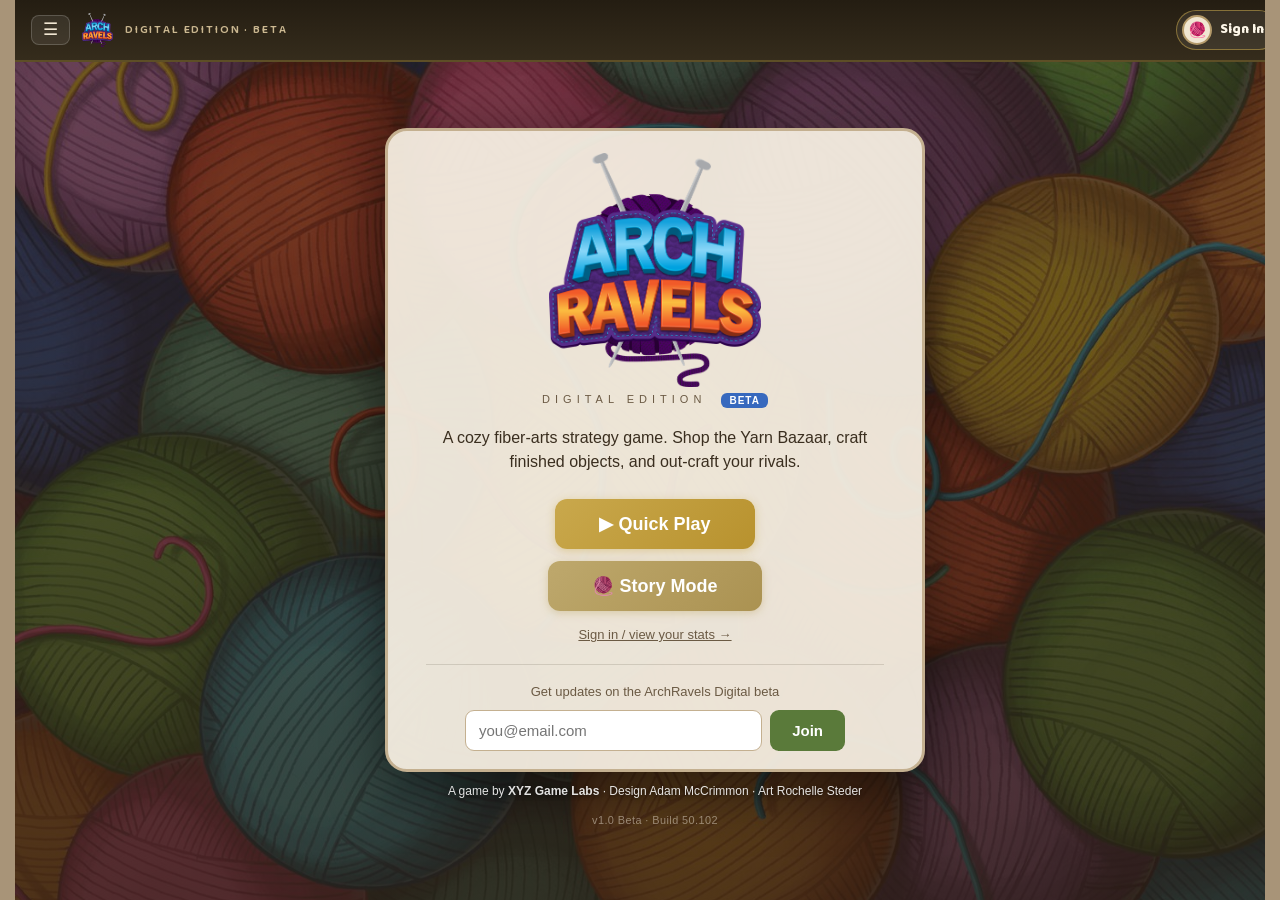
==== index.html @ cb018535 "Session 51 (Adam): Story Mode seat-lock + opponent-goes-first beat (rung 6+) — index.html" ====
<!DOCTYPE html>
<html lang="en">
<head>
    <meta charset="UTF-8">
    <meta name="viewport" content="width=device-width, initial-scale=1.0, maximum-scale=1.0, user-scalable=no, viewport-fit=cover">
    <title>ArchRavels Digital Prototype</title>
    <!-- Session 49.6: GoatCounter traffic analytics (Adam's account) -->
    <script data-goatcounter="https://ardigital.goatcounter.com/count" async src="//gc.zgo.at/count.js"></script>
    <link rel="icon" type="image/x-icon" href="favicon.ico">
    <link rel="icon" type="image/png" sizes="48x48" href="favicon-48.png">
    <link rel="apple-touch-icon" href="apple-touch-icon.png">

    <!-- Game fonts loaded via @font-face in style.css -->

    <!-- Game stylesheet -->
    <link rel="stylesheet" href="css/style.css?v=297">
</head>

<body class="ar-pregame">
    <!-- Session 49.10 (Adam): the page header — above EVERYTHING pre-game -->
    <div class="landing-topbar" id="landingTopbar">
        <button class="landing-menu" onclick="UI.onNavMenuToggle()" aria-label="Menu">☰</button>
        <img class="landing-topbar-logo ar-home-logo" src="Other Images Textures Details/AR Logo Final Aug2019.png" alt="ArchRavels" title="Home" role="button" tabindex="0" onclick="UI.nmNav('the Home Screen', function(){UI.returnToMainMenu();})">
        <span class="landing-topbar-edition">Digital Edition · Beta</span>
        <span class="landing-topbar-spacer"></span>
        <button class="player-chip landing-chip" title="Account" onclick="Story.account()">
            <div class="pc-avatar" id="lcAvatar">🧶</div>
            <div class="pc-meta"><span class="pc-name" id="lcName">Sign In</span></div>
        </button>
    </div>

    <!-- Session 21: Skip-to-content link for keyboard users -->
    <a class="skip-link" href="#actionBar">Skip to game controls</a>

    <!-- ===== SESSION 34g: PRE-GAME LANDING / FRONT PAGE ===== -->
    <div class="landing-screen" id="landingScreen">
        <div class="landing-inner">
            <img class="landing-logo" src="Other Images Textures Details/AR Logo Final Aug2019.png" alt="ArchRavels">
            <div class="landing-edition">Digital Edition <span class="landing-beta">Beta</span></div>
            <p class="landing-tagline">A cozy fiber-arts strategy game. Shop the Yarn Bazaar, craft finished objects, and out-craft your rivals.</p>
            <div class="landing-actions">
                <button class="btn btn-cta landing-play" onclick="UI.onLandingPlaySolo()">▶ Quick Play</button>
                <button class="btn btn-cta landing-play" onclick="UI.onLandingStory()" style="filter:saturate(.65)">🧶 Story Mode</button>
                <div class="landing-auth" id="landingAuth"><a class="landing-link" href="#" onclick="Story.account();return false;">Sign in / view your stats →</a></div>
            </div>

            <!-- Session 34h: Email capture → Mailchimp "ArchRavels Digital" audience -->
            <form class="landing-signup" action="https://xyzgamelabs.us14.list-manage.com/subscribe/post?u=feacb78076b395bdb045f9e81&amp;id=b65d6945fb" method="post" target="_blank" novalidate>
                <label class="landing-signup-label" for="mce-EMAIL">Get updates on the ArchRavels Digital beta</label>
                <div class="landing-signup-row">
                    <input type="email" name="EMAIL" id="mce-EMAIL" class="landing-signup-input" placeholder="you@email.com" required autocomplete="email">
                    <button type="submit" name="subscribe" class="landing-signup-btn">Join</button>
                </div>
                <!-- Mailchimp anti-bot honeypot — leave empty -->
                <div aria-hidden="true" style="position:absolute; left:-5000px;"><input type="text" name="b_feacb78076b395bdb045f9e81_b65d6945fb" tabindex="-1" value=""></div>
            </form>
        </div>
        <div class="landing-credit">A game by <strong>XYZ Game Labs</strong> · Design Adam McCrimmon · Art Rochelle Steder</div>
        <div class="landing-build" id="landingBuild"></div>
    </div>

    <!-- ===== STICKY NAV BAR ===== -->
    <nav class="nav-bar" id="navBar" role="navigation" aria-label="Game navigation">
        <div class="nav-left">
            <img class="nav-logo ar-home-logo" src="Other Images Textures Details/AR Logo Final Aug2019.png" alt="ArchRavels" title="Home" role="button" tabindex="0" onclick="UI.nmNav('the Home Screen', function(){UI.returnToMainMenu();})">
            <span class="nav-edition" id="navEdition">DIGITAL EDITION</span>
        </div>
        <div class="nav-center" id="navStatus" role="status" aria-live="polite">
            <span class="nav-player-name" id="navPlayerName"></span>
            <span class="nav-phase" id="navPhase"></span>
            <span class="nav-timer" id="navTimer" style="display:none">0:00</span>
            <button class="nav-pause" id="navPauseBtn" style="display:none" onclick="UI.pauseGame()" aria-label="Pause game" title="Pause"><svg viewBox="0 0 24 24"><rect x="6" y="5" width="4" height="14" rx="1"/><rect x="14" y="5" width="4" height="14" rx="1"/></svg></button>
        </div>
        <!-- Player cards — merged into the nav bar (Session 38) -->
        <div class="player-strip" id="playerStrip" style="display:none" role="navigation" aria-label="Player summaries">
            <!-- Dynamically populated by UI.renderPlayerStrip() -->
        </div>
        <div class="nav-right">
            <button class="nav-menu-btn" id="navMenuBtn" onclick="UI.onNavMenuToggle()" aria-label="Menu">☰</button>
        </div>
    </nav>

    <!-- ===== SESSION 12: OPPONENT BOARD VIEWER (slide-out panel) ===== -->
    <div class="opponent-panel-backdrop" id="opponentPanelBackdrop" style="display:none"></div>
    <div class="opponent-panel" id="opponentPanel" style="display:none">
        <div class="opponent-panel-header">
            <div class="opponent-panel-title" id="opponentPanelTitle"></div>
            <button class="opponent-panel-close" id="opponentPanelClose" onclick="UI.hideOpponentPanel()">✕</button>
        </div>
        <div class="opponent-panel-body" id="opponentPanelBody"></div>
    </div>

    <!-- ===== SESSION 13: TURN HISTORY PANEL (slide-out from right) ===== -->
    <div class="history-panel-backdrop" id="historyPanelBackdrop" style="display:none"></div>
    <div class="history-panel" id="historyPanel" style="display:none">
        <div class="history-panel-header">
            <div class="history-panel-title">Turn History</div>
            <button class="history-panel-close" onclick="UI.hideTurnHistory()">✕</button>
        </div>
        <div class="history-panel-body" id="historyPanelBody">
            <div class="history-empty" id="historyEmpty">No turns yet.</div>
        </div>
    </div>

    <div class="game-layout" role="main" aria-label="Game play area">

        <!-- =============================================================
             ACTION FEED (Session 22 · moved to top Session 35)
             Rolling ticker of recent game actions for ALL players.
             Sits above the bazaar and player board in all modes.
             ============================================================= -->
        <div class="action-feed" id="actionFeed" style="display:none" role="log" aria-live="polite" aria-label="Game action feed">
            <span class="feed-color-block" id="feedColorBlock" aria-hidden="true"></span>
            <div class="feed-entries" id="feedEntries"></div>
            <button class="feed-expand" id="feedExpandBtn" title="Open Turn History">view turns →</button>
        </div>

        <!-- =============================================================
             GAME BOARD
             The main Yarn Bazaar board with 6 face-up card slots.
             The board image provides the visual surface; the overlay
             grid is populated dynamically by JS.
             ============================================================= -->
        <div class="board-section" role="region" aria-label="Game board — Yarn Bazaar and Projects">
            <img class="board-image"
                 src="[data-uri]" data-defer-src="Game Board PNG/AR_YarnBazaarBoard.png"
                 alt="ArchRavels Game Board — Yarn Bazaar">

            <div class="bazaar-label">
                Yarn Bazaar
                <span class="deck-counter" id="deckCounter"></span>
            </div>

            <!-- Session 15b: Yarn deck card back — sits in the deck slot (left column) -->
            <div class="deck-card-back yarn-deck-back" id="yarnDeckBack">
                <img src="[data-uri]" data-defer-src="Square Cards PNG/AR_YarnEvents_Final_0028_Square_CardBack.png" alt="Yarn Deck">
                <span class="deck-card-count" id="yarnDeckCount"></span>
            </div>

            <!-- Session 42: Active Gnome Rule slot — the empty bottom-left board slot
                 (below the yarn deck, left of the card grid). Shows the active Gnome Rule
                 during the Hank automa boss match; click for the rulebook reminder. -->
            <div class="gnome-rule-slot" id="gnomeRuleSlot" style="display:none" role="button" tabindex="0"
                 aria-label="Active Gnome Rule" onclick="UI.showGnomeRuleModal()">
                <img id="gnomeRuleImg" src="" alt="Active Gnome Rule">
                <span class="gnome-rule-tag">Gnome Rule</span>
            </div>

            <!-- Bazaar card grid — populated by js/ui.js -->
            <div class="yarn-bazaar-overlay" id="bazaar" role="group" aria-label="Yarn Bazaar — 6 face-up cards"></div>

            <!-- Session 15b: Project deck card back — sits in the project deck slot -->
            <div class="deck-card-back project-deck-back" id="projectDeckBack">
                <img src="[data-uri]" data-defer-src="Project Cards PNG/AR_ProjectCards_Back.png" alt="Project Deck">
                <span class="deck-card-count" id="projectDeckCount"></span>
            </div>

            <!-- Project card overlay — 3 face-up project cards positioned over the
                 board's bottom card zones. Populated by js/ui.js (Session 8). -->
            <div class="project-board-overlay" id="projectBoardOverlay" role="group" aria-label="Project cards on display"></div>

            <!-- Project deck count badge — over the embroidery hoop area (bottom-left) -->
            <div class="project-deck-badge" id="projectDeckBadge"></div>
        </div>


        <!-- =============================================================
             PLAYER AREA  (Session 9 layout)
             Board fills most of the width with all elements overlaid
             directly on it. Finished Objects panel sits to the right.

             Z-index layers inside .player-board-wrapper:
               1 — bowl-wood-bg  (wood texture behind transparent notch)
               2 — player-board-image  (the board PNG itself)
               3 — yarn-bowl-overlay  (yarn tokens in the notch)
               3 — craft-board-overlay  (craft cards on the tile strip)
             ============================================================= -->
        <div class="player-area" role="region" aria-label="Player board area">

            <div class="player-board-wrapper">

                <!-- Wood texture fills the circular notch on the left side of
                     the board (the notch is transparent in the PNG so this
                     shows through at z-index 1, below the board image). -->
                <div class="bowl-wood-bg"></div>

                <!-- Full player board image (2587×1831 RGBA PNG) -->
                <img class="player-board-image"
                     src="[data-uri]"
                     data-defer-src="Player Boards PNG/zAR_PlayerBoards_blank_web.png"
                     alt="Player Board">

                <!-- Yarn bowl tokens — rendered by JS into the notch area -->
                <div class="yarn-bowl-overlay" id="yarnBowl" role="group" aria-label="Yarn Bowl"></div>

                <!-- Action space grid — 2×2 clickable overlay on the board's
                     printed action spaces (x≈52–88%, y≈22–69%).
                     Populated by JS: clickable in chooseSpace phase,
                     highlights selected space in playerActions/restock. -->
                <div class="action-grid-overlay" id="actionGridOverlay" role="group" aria-label="Action spaces"></div>

                <!-- Craft pattern cards — rendered by JS onto the bottom
                     tile strip (y ≈ 69–88% of board, x ≈ 9–91%) -->
                <div class="craft-board-overlay" id="craftGrid" role="group" aria-label="Craft grid — pattern tiles"></div>

                <!-- Session 15b: SR reminder overlay — mini thumbnails of held SRs
                     visible on the player board so they're hard to miss -->
                <div class="sr-board-reminder" id="srBoardReminder"></div>

                <!-- Session 15b: Finished Objects drawer — slides out from right edge strip -->
                <div class="fo-drawer-tab" id="foDrawerTab" title="Finished Objects">
                    <span class="fo-drawer-count" id="foDrawerCount">0</span>
                </div>
                <div class="fo-drawer" id="foDrawer">
                    <div class="fo-drawer-header">
                        <span class="fo-drawer-title" id="foDrawerTitle">Finished Objects</span>
                        <span class="fo-drawer-charname" id="foDrawerCharName"></span>
                        <button class="fo-drawer-close" id="foDrawerClose" aria-label="Close drawer">&times;</button>
                    </div>
                    <div class="finished-objects-grid" id="finishedObjects"></div>
                    <div class="finished-objects-total" id="finishedObjectsTotal"></div>
                </div>

            </div><!-- /player-board-wrapper -->

        </div><!-- /player-area -->

        <!-- Special Requests — horizontal strip below craft strip, hidden until SRs are held -->
        <div class="sr-strip" id="srStrip" style="display:none">
            <div class="section-label">📋 Special Requests</div>
            <div class="sr-grid" id="srGrid"></div>
        </div>

    </div><!-- /game-layout -->

    <!-- ===== ACTION BAR — its own distinct section above the footer (Session 38) ===== -->
    <div class="action-bar-wrapper" id="actionBarWrapper">
        <div class="tangled-cat-banner" id="tangledCatBanner" style="display:none" aria-live="assertive"></div>
        <div class="action-bar" id="actionBar" aria-live="polite"></div>
    </div>


    <!-- =============================================================
         TAKE YARN CONFIRMATION MODAL
         Shown when clicking "Take Yarn" — previews the yarn you'll
         receive and asks for confirmation before processing.
         ============================================================= -->
    <div class="modal-overlay" role="dialog" aria-modal="true" id="confirmTakeModal" style="display:none">
        <div class="modal-content confirm-take-content">
            <div class="modal-title">Take These Cards?</div>
            <div class="confirm-take-body" id="confirmTakeBody"></div>
            <div class="confirm-take-buttons">
                <button class="btn btn-primary" onclick="UI.onConfirmTake()">Confirm</button>
                <button class="btn btn-secondary" onclick="UI.onCancelTake()">Cancel</button>
            </div>
        </div>
    </div>


    <!-- =============================================================
         CRAFT CONFIRMATION MODAL
         Shown when clicking a pattern to craft — previews yarn cost
         and the item you'll receive.
         ============================================================= -->
    <div class="modal-overlay" role="dialog" aria-modal="true" id="craftConfirmModal" style="display:none">
        <div class="modal-content craft-confirm-content">
            <div class="modal-title" id="craftConfirmTitle">Craft Item?</div>
            <div class="craft-confirm-body" id="craftConfirmBody"></div>
            <div class="confirm-take-buttons">
                <button class="btn btn-primary" onclick="UI.onConfirmCraft()">Craft</button>
                <button class="btn btn-secondary" onclick="UI.onCancelCraft()">Cancel</button>
            </div>
        </div>
    </div>


    <!-- =============================================================
         CRAFT COLOR PICKER MODAL
         For general patterns — player chooses which colors to spend.
         ============================================================= -->
    <div class="modal-overlay" role="dialog" aria-modal="true" id="craftColorModal" style="display:none">
        <div class="modal-content craft-color-content">
            <div class="modal-title" id="craftColorTitle">Choose Yarn to Spend</div>
            <div class="craft-color-body" id="craftColorBody"></div>
            <div class="confirm-take-buttons">
                <button class="btn btn-primary" id="craftColorConfirmBtn" onclick="UI.onCraftColorConfirm()" disabled>Done</button>
                <button class="btn btn-secondary" onclick="UI.onCraftColorCancel()">Cancel</button>
            </div>
        </div>
    </div>


    <!-- =============================================================
         COLOR PICKER MODAL
         Shown when taking an AnyColor (wild) card — player chooses
         which yarn color to receive.
         ============================================================= -->
    <div class="modal-overlay" role="dialog" aria-modal="true" id="colorPickerModal" style="display:none">
        <div class="modal-content">
            <div class="modal-title">Choose a Yarn Color</div>
            <div class="otc-container" id="colorPickerContext"></div>
            <!-- Session 35: live "selected so far" feedback for multi-pick Any Yarn -->
            <div class="color-pick-progress" id="colorPickerProgress" style="display:none"></div>
            <div class="color-picker-grid" id="colorPickerGrid"></div>
        </div>
    </div>


    <!-- =============================================================
         EXCHANGE MODAL
         For the Exchange action — player swaps yarn colors.
         Give away yarn tokens of any color and receive the same
         number of tokens in any other color(s).
         ============================================================= -->
    <div class="modal-overlay" role="dialog" aria-modal="true" id="exchangeModal" style="display:none">
        <div class="modal-content exchange-content">
            <div class="modal-title">Exchange Yarn</div>
            <div class="exchange-body" id="exchangeBody"></div>
            <div class="confirm-take-buttons">
                <button class="btn btn-primary" id="exchangeConfirmBtn" onclick="UI.onExchangeConfirm()" disabled>Exchange</button>
                <button class="btn btn-secondary" onclick="UI.onExchangeCancel()">Cancel</button>
            </div>
        </div>
    </div>


    <!-- =============================================================
         SESSION 17: GAME MOMENT MODAL
         Generic announcement modal for game moments:
         project finishing, SR completion, event reveals, SR awards.
         Shows card image + title + description. Click to dismiss.
         ============================================================= -->
    <div class="modal-overlay game-moment-overlay" role="dialog" aria-modal="true" id="gameMomentModal" style="display:none">
        <div class="game-moment-content">
            <div class="game-moment-badge" id="gameMomentBadge"></div>
            <div class="game-moment-player" id="gameMomentPlayer"></div>
            <div class="game-moment-title" id="gameMomentTitle"></div>
            <img class="game-moment-card" id="gameMomentCard" src="" alt="">
            <div class="game-moment-desc" id="gameMomentDesc"></div>
            <button class="btn btn-primary game-moment-btn" id="gameMomentBtn" onclick="UI._dismissGameMoment()">Continue</button>
        </div>
    </div>


    <!-- =============================================================
         SESSION 6: EVENT MODAL
         Shown when an Event card is revealed during Restock.
         Auto-applies effects or requests player input via continue.
         ============================================================= -->
    <div class="modal-overlay" role="dialog" aria-modal="true" id="eventModal" style="display:none">
        <div class="modal-content event-modal-content">
            <div class="modal-title" id="eventModalTitle">Event!</div>
            <img class="event-card-img" id="eventCardImg" src="" alt="Event Card">
            <div class="event-modal-msg" id="eventModalMsg"></div>
            <div class="event-extra-body" id="eventExtraBody"></div>
            <div class="confirm-take-buttons" style="margin-top:14px">
                <button class="btn btn-primary" id="eventOkBtn">OK</button>
            </div>
        </div>
    </div>


    <!-- =============================================================
         SESSION 6: SPECIAL REQUEST TAKE MODAL
         Shown when an SR card appears during Restock.
         In single-player the active player always takes it.
         ============================================================= -->
    <div class="modal-overlay" role="dialog" aria-modal="true" id="srTakeModal" style="display:none">
        <div class="modal-content sr-take-content">
            <div class="modal-title" id="srTakeTitle">Special Request</div>
            <div class="sr-take-subtitle" id="srTakeSubtitle">Found a Special Request!</div>
            <img class="sr-take-card-img" id="srTakeCardImg" src="" alt="Special Request Card">
            <div class="sr-take-name" id="srTakeName"></div>
            <div class="sr-take-favorite" id="srTakeFavorite">♥ Rebecca's Favorite!</div>
            <div class="sr-take-yarn" id="srTakeYarn"></div>
            <div class="sr-take-points" id="srTakePoints"></div>
            <div class="confirm-take-buttons" id="srTakeButtons" style="margin-top:14px">
                <button class="btn btn-primary" onclick="UI.onSRTakeConfirm()">I'll Take It</button>
                <button class="btn btn-secondary" id="srGiveBtn" onclick="UI.onSRGiveToggle()" style="display:none">Give It Away</button>
            </div>
            <!-- Player picker for giving SR to another player -->
            <div class="sr-give-picker" id="srGivePicker" style="display:none">
                <div class="sr-give-label">Give this Special Request to:</div>
                <div class="sr-give-player-list" id="srGivePlayerList"></div>
                <button class="btn btn-link" onclick="UI.onSRGiveCancel()" style="margin-top:8px;font-size:13px">← Back</button>
            </div>
        </div>
    </div>


    <!-- =============================================================
         SESSION 6: YARN SALE MODAL
         Shown after Yarn Sale event — player picks 3 yarn colors
         from the supply.
         ============================================================= -->
    <div class="modal-overlay" role="dialog" aria-modal="true" id="yarnSaleModal" style="display:none">
        <div class="modal-content yarn-sale-content">
            <div class="modal-title event-modal-title"><img class="modal-title-card" src="Square Cards PNG/AR_YarnEvents_Final_0001_Yarn-Sale.png" alt="Yarn Sale"> Yarn Sale!</div>
            <div class="otc-container" id="yarnSaleContext"></div>
            <div id="yarnSaleBody"></div>
        </div>
    </div>


    <!-- =============================================================
         SESSION 6: DONATE MODAL
         Shown after Donate event — player gives 1 yarn from their
         stash to another player (SP: goes to supply). Click a color
         button to donate that yarn immediately. Skip is optional.
         ============================================================= -->
    <div class="modal-overlay" role="dialog" aria-modal="true" id="donateModal" style="display:none">
        <div class="modal-content donate-content">
            <div class="modal-title event-modal-title"><img class="modal-title-card" src="Square Cards PNG/AR_YarnEvents_Final_0002_Donate.png" alt="Donate"> Donate Yarn</div>
            <div class="otc-container" id="donateContext"></div>
            <div id="donateBody"></div>
            <div class="confirm-take-buttons" style="margin-top:14px">
                <button class="btn btn-secondary" onclick="UI.onDonateCancel()">Skip</button>
            </div>
        </div>
    </div>


    <!-- =============================================================
         SESSION 6: CRAFT CIRCLE MODAL
         Shown after Craft Circle event — each player may immediately
         craft 1 item using yarn already in their bowl. Skip allowed.
         ============================================================= -->
    <div class="modal-overlay" role="dialog" aria-modal="true" id="craftCircleModal" style="display:none">
        <div class="modal-content craft-circle-content">
            <div class="modal-title craft-circle-title"><img class="modal-title-card" src="Square Cards PNG/AR_YarnEvents_Final_0004_Craft-Circle.png" alt="Craft Circle"> Craft Circle</div>
            <div class="craft-circle-msg" id="craftCircleMsg"></div>
            <div class="otc-container" id="craftCircleContext"></div>
            <div class="craft-circle-grid" id="craftCircleGrid"></div>
            <div class="confirm-take-buttons" style="margin-top:14px">
                <button class="btn btn-secondary" onclick="UI.onCraftCircleSkip()">Skip</button>
            </div>
        </div>
    </div>


    <!-- =============================================================
         SESSION 7: FINISH PROJECT MODAL
         Shown when clicking "Finish a Project" during Restock.
         Lists completable projects; player clicks to complete.
         ============================================================= -->
    <div class="modal-overlay" role="dialog" aria-modal="true" id="finishProjectModal" style="display:none">
        <div class="modal-content finish-project-content">
            <div class="modal-title">🏆 Finish a Project</div>
            <div id="finishProjectBody"></div>
            <div class="confirm-take-buttons" style="margin-top:14px">
                <button class="btn btn-secondary" onclick="UI.onCancelFinishProject()">Cancel</button>
            </div>
        </div>
    </div>


    <!-- =============================================================
         SESSION 7: LEARN PATTERN MODAL
         Shown when clicking "Learn a Pattern" during Restock.
         Lists unlearned tiles; player clicks one to flip.
         ============================================================= -->
    <div class="modal-overlay" role="dialog" aria-modal="true" id="learnPatternModal" style="display:none">
        <div class="modal-content learn-pattern-content">
            <div class="modal-title">📖 Learn a Pattern</div>
            <div id="learnPatternBody"></div>
            <div class="confirm-take-buttons" style="margin-top:14px">
                <button class="btn btn-secondary" onclick="UI.onCancelLearnPattern()">Cancel</button>
            </div>
        </div>
    </div>


    <!-- =============================================================
         SESSION 7: FROG IT MODAL
         Shown when clicking "Frog It" during Restock.
         Lists crafted items; player clicks one to unravel.
         ============================================================= -->
    <div class="modal-overlay" role="dialog" aria-modal="true" id="frogItModal" style="display:none">
        <div class="modal-content frog-it-content">
            <div class="modal-title">🐸 Frog It!</div>
            <div id="frogItBody"></div>
            <div class="confirm-take-buttons" style="margin-top:14px">
                <button class="btn btn-secondary" onclick="UI.onCancelFrogIt()">Cancel</button>
            </div>
        </div>
    </div>


    <!-- =============================================================
         SESSION 9: GAME SETUP MODAL
         Player count selection and character assignment.
         Shown before the game starts.
         ============================================================= -->
    <div class="modal-overlay" role="dialog" aria-modal="true" id="setupModal" style="display:none">
        <div class="modal-content setup-content">
            <div class="setup-logo">
                <img src="Other Images Textures Details/AR Logo Final Aug2019.png" alt="ArchRavels" class="setup-logo-img">
                <div class="setup-edition">DIGITAL EDITION</div>
            </div>
            <div class="modal-title">Game Setup</div>

            <div class="setup-section">
                <label class="setup-label">Number of Players</label>
                <div class="setup-player-count" id="setupPlayerCount">
                    <button class="setup-count-btn active" data-count="2" onclick="UI.onSetupCountClick(2)">2</button>
                    <button class="setup-count-btn" data-count="3" onclick="UI.onSetupCountClick(3)">3</button>
                    <button class="setup-count-btn" data-count="4" onclick="UI.onSetupCountClick(4)">4</button>
                    <button class="setup-count-btn" data-count="5" onclick="UI.onSetupCountClick(5)">5</button>
                    <button class="setup-count-btn" data-count="6" onclick="UI.onSetupCountClick(6)">6</button>
                </div>
            </div>

            <div class="setup-players" id="setupPlayers">
                <!-- Dynamically populated by UI.buildSetupPlayerSlots() -->
            </div>

            <div class="setup-section" style="margin-top:12px">
                <label class="setup-spectate-toggle">
                    <input type="checkbox" id="setupSpectateToggle" onchange="UI.onSpectateToggle()">
                    <span>Spectate Mode — watch Computer vs Computer</span>
                </label>
            </div>

            <div class="confirm-take-buttons" style="margin-top:18px">
                <button class="btn btn-primary" id="setupStartBtn" onclick="UI.onSetupStart()">Start Game</button>
            </div>
        </div>
    </div>


    <!-- =============================================================
         SESSION 9: PASS DEVICE MODAL
         Shown between human turns in multiplayer.
         Hides the board state so the next player can't see it.
         ============================================================= -->
    <div class="modal-overlay" role="dialog" aria-modal="true" id="passDeviceModal" style="display:none">
        <div class="modal-content pass-device-content">
            <div class="pass-device-icon">🧶</div>
            <div class="modal-title" id="passDeviceTitle">Next Player</div>
            <div class="pass-device-msg" id="passDeviceMsg">Pass the device to the next player.</div>
            <div class="confirm-take-buttons" style="margin-top:18px">
                <button class="btn btn-primary" onclick="UI.onPassDeviceContinue()">Ready — Show My Board</button>
            </div>
        </div>
    </div>


    <!-- =============================================================
         SESSION 9b: AI ACTION LOG OVERLAY
         Floating panel that shows AI decisions step-by-step
         during AI turns with fade-in animation.
         ============================================================= -->
    <!-- Session 22: AI overlay RETIRED — replaced by action feed ticker inside game-layout.
         Kept in HTML for reference but permanently hidden. -->
    <div class="ai-log-overlay" id="aiLogOverlay" style="display:none !important" role="log" aria-live="polite" aria-label="Computer turn actions">
        <div class="ai-log-header">
            <div class="ai-log-title" id="aiLogTitle"></div>
            <button class="ai-log-toggle" id="aiLogToggle" title="Minimize/Expand">—</button>
        </div>
        <div class="ai-log-messages" id="aiLogMessages"></div>
    </div>


    <!-- Session 9b: Takeover bar (spectate mode) -->
    <div class="takeover-bar" id="takeoverBar" style="display:none">
        <button class="takeover-btn" id="takeoverBtn" onclick="UI.onTakeoverToggle()">Take Over</button>
    </div>

    <!-- =============================================================
         SESSION 13: TAKE 5 ANY COLORS MODAL
         Shown when human Expert player uses the "Take 5 Any Colors +
         Craft 1 Any Colors" action space. Pick 5 yarn colors (repeats OK).
         ============================================================= -->
    <div class="modal-overlay" role="dialog" aria-modal="true" id="take5Modal" style="display:none">
        <div class="modal-content take5-content">
            <div class="modal-title">Take 5 Yarn — Pick Any Colors</div>
            <div class="take5-picks" id="take5Picks"></div>
            <div class="take5-color-grid" id="take5ColorGrid"></div>
            <div class="confirm-take-buttons" style="margin-top:14px">
                <button class="btn btn-primary" id="take5ConfirmBtn" onclick="UI.onTake5Confirm()" disabled>Confirm (0/5)</button>
                <button class="btn btn-secondary" onclick="UI.onTake5Reset()">Reset</button>
            </div>
            <div style="margin-top:8px">
                <button class="btn btn-link" onclick="UI.onTake5Cancel()" style="font-size:13px">↩ Pick a different space</button>
            </div>
        </div>
    </div>

    <!-- Footer -->
    <!-- ===== INFO & CREDITS screen (replaces the page footer in the app) ===== -->
    <div class="modal-overlay info-modal-overlay" id="infoModal" style="display:none" onclick="if(event.target===this)this.style.display='none'">
        <div class="modal-content info-modal-content">
            <button class="info-modal-close" onclick="document.getElementById('infoModal').style.display='none'" aria-label="Close">&times;</button>
            <img class="info-ar-logo" src="Other Images Textures Details/AR Logo Final Aug2019.png" alt="ArchRavels">
            <div class="info-edition">Digital Edition <span class="landing-beta">Beta</span></div>
            <div class="info-tagline">A fiber arts strategy game</div>
            <div class="info-version" id="infoVersion">v0.9 Beta · Build 41</div>
            <div class="info-credits">Design <strong>Adam McCrimmon</strong> &bull; Art <strong>Rochelle Steder</strong></div>
            <a class="info-shop-link" href="https://shop.xyzgamelabs.com" target="_blank" rel="noopener">Get the physical game ↗</a>
            <div class="info-publisher">
                <img class="info-xyz-logo" src="Other Images Textures Details/XYZ biz assets/XYZ Logo/XYZ_logo.png" alt="XYZ Game Labs">
                <div class="info-copyright">&copy; 2026 XYZ Game Labs &middot; All rights reserved</div>
                <div class="info-tree">🌲 One tree planted per game sold</div>
            </div>
        </div>
    </div>

    <footer class="game-footer">
        <div class="footer-left">
            <img class="footer-publisher-logo" src="Other Images Textures Details/XYZ biz assets/XYZ Logo/XYZ_logo.png" alt="XYZ Game Labs">
            <div class="footer-left-text">
                <div class="footer-copyright">&copy; 2026 XYZ Game Labs</div>
                <div class="footer-rights">All rights reserved</div>
            </div>
        </div>
        <div class="footer-center">
            <img class="footer-cat" src="Other Images Textures Details/AR_cat_meeple_GRAY_3D.png" alt="ArchRavels Cat">
            <span class="footer-build" id="footerBuild">v0.9 Beta · Build 40</span>
        </div>
        <div class="footer-right">
            <img class="footer-logo" src="Other Images Textures Details/AR Logo Final Aug2019.png" alt="ArchRavels">
            <div class="footer-right-text">
                <div class="footer-tagline">A fiber arts strategy game</div>
                <div class="footer-credits">
                    Design <strong>Adam McCrimmon</strong>
                    <span class="footer-divider">&bull;</span>
                    Art <strong>Rochelle Steder</strong>
                </div>
            </div>
        </div>
    </footer>


    <!-- =============================================================
         GAME SCRIPTS
         Load order matters: cards.js (data) → game.js (logic) → ui.js (rendering + boot)
         ============================================================= -->
    <script src="js/cards.js?v=200"></script>
    <script src="js/game.js?v=260"></script>
    <script src="js/audio.js?v=200"></script>
    <script src="js/ai.js?v=200"></script>
    <!-- UI module (Session 40: split from the 6,168-line monolith). ui-core.js MUST
         load first — it declares `var UI`; the rest extend it via Object.assign. -->
    <script src="js/ui-core.js?v=237"></script>
    <script src="js/ui-modals1.js?v=249"></script>
    <script src="js/ui-modals2.js?v=272"></script>
    <script src="js/ui-panels1.js?v=273"></script>
    <script src="js/ui-panels2.js?v=273"></script>
    <script src="js/ui-extra.js?v=261"></script>

    <!-- Online multiplayer — DORMANT (Session 40 architecture pass).
         The live game is solo + pass-and-play, with zero dependency on this layer
         (it self-attaches by monkey-patching Game). Kept in the repo for the separate
         online experiment (lobby.html / mcatoms-xyz/archravels-online) but NOT loaded
         here. Re-add to revive online play from this page.
    <script src="/socket.io/socket.io.js" onerror="console.log('Socket.io not available — local mode')"></script>
    <script src="js/network.js?v=200"></script>
    <script src="js/online-bridge.js?v=200"></script>
    -->

    <!-- Session 35: Story Mode (overlay layer) + Supabase auth/save -->
    <script defer src="https://cdn.jsdelivr.net/npm/@supabase/supabase-js@2"></script>
    <script src="js/story.js?v=202"></script>
    <script>(function(){function go(){ if(window.Story) Story.init(); } if(document.readyState==='loading') document.addEventListener('DOMContentLoaded', go); else go();})();</script>

    <!-- ⚙️ VERSION STAMP — single source for the footer build badge.
         BUMP THIS each ship (build = session #). Deploy runbook step. -->
    <script>
    (function () {
        // Session 48 dev hook: /?tutorial replays the first-game flow — clears the
        // seen-flags AND auto-starts a quick solo game so How-to pops immediately.
        try {
            if (/[?&]tutorial\b/.test(location.search)) {
                localStorage.removeItem('ar_htp_seen');
                localStorage.removeItem('ar_tour_seen');
                window.addEventListener('load', function () {
                    setTimeout(function () {
                        try {
                            // Stop at the SETUP screen — the player picks their own
                            // character; How-to + tour then fire on THEIR board.
                            if (window.UI && UI.onLandingPlaySolo) UI.onLandingPlaySolo();
                        } catch (e) {}
                    }, 650);
                });
            }
        } catch (e) {}
        var AR_VERSION = { v: '1.0', channel: 'Beta', build: 50, rev: 102 };
        window.AR_VERSION = AR_VERSION;
        var label = 'v' + AR_VERSION.v + (AR_VERSION.channel ? ' ' + AR_VERSION.channel : '') + ' · Build ' + AR_VERSION.build + (AR_VERSION.rev ? '.' + AR_VERSION.rev : '');
        function stamp(){ var el = document.getElementById('footerBuild'); if (el) el.textContent = label; var el2 = document.getElementById('infoVersion'); if (el2) el2.textContent = label; var el3 = document.getElementById('navMenuVer'); if (el3) el3.textContent = label; var el4 = document.getElementById('landingBuild'); if (el4) el4.textContent = label; }
        if (document.readyState === 'loading') document.addEventListener('DOMContentLoaded', stamp); else stamp();
    })();
    </script>


    <!-- Session 34c: keep the fixed bottom control bar above mobile browser
         chrome (URL/nav bars, keyboard) using the visualViewport API.
         No-ops on desktop and when there's no chrome offset. -->
    <script>
    (function () {
        var vv = window.visualViewport;
        if (!vv) return;
        function placeBar() {
            var wrap = document.getElementById('actionBarWrapper');
            if (!wrap) return;
            var off = window.innerHeight - vv.height - vv.offsetTop;
            wrap.style.bottom = (off > 0 ? off : 0) + 'px';
        }
        vv.addEventListener('resize', placeBar);
        vv.addEventListener('scroll', placeBar);
        window.addEventListener('orientationchange', placeBar);
        placeBar();
    })();
    </script>

    <!-- Session 41: native (Capacitor) app-shell hook. Tags the page `cap-native`
         so the locked-bar + notch CSS applies ONLY inside the app, and keeps page
         content clear of the pinned, variable-height action bar. No-ops on the web. -->
    <script>
    (function () {
        try {
            var cap = window.Capacitor;
            var native = !!(cap && (typeof cap.isNativePlatform === 'function'
                ? cap.isNativePlatform()
                : (cap.platform && cap.platform !== 'web')));
            // PHONE-WEB (Gen Con booth players on their own phones): opt-in test via ?phoneui —
            // applies the app's in-match layout to a narrow touch browser. To ship to ALL phone
            // browsers, drop the "?phoneui" gate in phoneWeb() below.
            var mq = window.matchMedia ? window.matchMedia('(max-width:768px) and (pointer:coarse)') : null;
            function phoneWeb(){ return !native && !!mq && mq.matches; }
            // TABLET-WEB (Session 50, Adam): any tablet-class touch viewport gets the
            // native tablet layout — iPad Safari test-drives the app UI, no wrapper needed.
            // DESKTOP opt-in test via ?tabletui (Adam QA 7/6): forces the tablet layout on
            // a mouse browser. To ship to ALL wide browsers, drop the "?tabletui" gate below.
            var mqTab = window.matchMedia ? window.matchMedia('(min-width:600px) and (pointer:coarse)') : null;
            var tabletUiForced = /[?&]tabletui\b/.test(location.search);
            function tabletWeb(){ return !native && ((!!mqTab && mqTab.matches) || tabletUiForced); }
            function apply(){
                if (!document.body) return;
                var on = native || phoneWeb() || tabletWeb();
                document.body.classList.toggle('cap-native', on);
                document.body.classList.toggle('phone-web', !native && phoneWeb());
                document.body.classList.toggle('tablet-web', !native && tabletWeb());
                // web-rich (Adam 7/6): S50 MODAL system (picker tray/bowl, Learn,
                // Craft Circle, event modals) on ALL web browsers — layout untouched.
                document.body.classList.toggle('web-rich', !native);
            }
            apply();
            if (!native && !phoneWeb() && !tabletWeb()) {
                // still wire resize so toggling orientation / the gate can flip it on later
                if (mq && mq.addEventListener) mq.addEventListener('change', apply);
                if (mqTab && mqTab.addEventListener) mqTab.addEventListener('change', apply);
                window.addEventListener('orientationchange', apply);
                return;
            }
            function syncAB() {
                var ab = document.getElementById('actionBarWrapper');
                var gl = document.querySelector('.game-layout');
                if (ab && gl) gl.style.setProperty('--ab-h', ab.offsetHeight + 'px');
            }
            var ab = document.getElementById('actionBarWrapper');
            if (window.ResizeObserver && ab) new ResizeObserver(syncAB).observe(ab);
            window.addEventListener('resize', function(){ apply(); syncAB(); });
            window.addEventListener('orientationchange', function(){ apply(); syncAB(); });
            if (mq && mq.addEventListener) mq.addEventListener('change', apply);
            setTimeout(syncAB, 300); setInterval(syncAB, 1500);
        } catch (e) {}
    })();
    </script>


            <div class="nav-menu-dropdown" id="navMenuDropdown" style="display:none">
                <div class="nm-scroll">
                    <div class="nm-grp-game">
                    <div class="nm-seclabel">This Game</div>
                    <button class="nm-row nm-game-only" onclick="UI.onNavMenuToggle();UI.pauseGame()"><svg viewBox="0 0 24 24"><rect x="6" y="5" width="4" height="14" rx="1"/><rect x="14" y="5" width="4" height="14" rx="1"/></svg>Pause Game</button>
                    <button class="nm-row" id="navScoresBtn" style="display:none" onclick="UI.onNavMenuToggle();UI.showGameOverModal()"><svg viewBox="0 0 24 24"><path d="M8 21h8M12 17v4M6 4h12v5a6 6 0 0 1-12 0V4z"/><path d="M6 6H4v2a3 3 0 0 0 2 2.8M18 6h2v2a3 3 0 0 1-2 2.8"/></svg>View Scores</button>
                    <button class="nm-row" id="navHistoryBtn" style="display:none" onclick="UI.onNavMenuToggle();UI.showTurnHistory()"><svg viewBox="0 0 24 24"><path d="M3 12a9 9 0 1 0 3-6.7"/><path d="M3 4v4h4"/><path d="M12 8v4l3 2"/></svg>Turn History</button>
                    <button class="nm-row" onclick="UI.onNavMenuToggle();UI.showHowToPlay()"><svg viewBox="0 0 24 24"><circle cx="12" cy="12" r="9"/><path d="M9.3 9.2a2.7 2.7 0 1 1 3.7 2.5c-.8.3-1 .9-1 1.8"/><path d="M12 17h.01"/></svg>How to Play</button>
                    <button class="nm-row" onclick="UI.onNavMenuToggle();UI.showStoryIntro()"><svg viewBox="0 0 24 24"><path d="M4 5a2 2 0 0 1 2-2h11v18H6a2 2 0 0 1-2-2V5z"/><path d="M9 3v18"/></svg>What is Story Mode?</button>

                    </div>
                    <div class="nm-seclabel">Display</div>
                    <button class="nm-toggle-row cb-toggle" id="navColorblindBtn" aria-pressed="false" onclick="UI.onToggleColorblind()">
                        <svg class="nm-lead" viewBox="0 0 24 24"><circle cx="12" cy="12" r="9"/><path d="M12 3a9 9 0 0 0 0 18"/></svg>
                        <span class="nm-toggle-text"><span class="nm-tlabel">Colorblind Mode</span><span class="nm-sub">Shapes + letters on yarn</span></span>
                        <span class="cb-indicator"></span>
                        <span class="nm-switch"><span class="nm-knob"></span></span>
                    </button>

                    <div class="nm-divider"></div>
                    <div class="nm-exit-head" id="nmExitHead">Exit Current Game <svg viewBox="0 0 24 24"><path d="M6 9l6 6 6-6"/></svg></div>
                    <button class="nm-row nm-leave" id="nmHomeRow" onclick="UI.onNavMenuToggle();UI.nmNav('the Home Screen', function(){UI.returnToMainMenu();})"><svg viewBox="0 0 24 24"><path d="M3 11l9-8 9 8"/><path d="M5 10v10h14V10"/><path d="M10 20v-6h4v6"/></svg>Home Screen</button>
                    <button class="nm-row nm-leave" onclick="UI.onNavMenuToggle();UI.nmNav('Story Mode', function(){Story.start();})"><svg viewBox="0 0 24 24"><path d="M4 5a2 2 0 0 1 2-2h11v18H6a2 2 0 0 1-2-2V5z"/><path d="M9 3v18"/></svg>Story Mode</button>
                    <button class="nm-row nm-leave" onclick="UI.onNavMenuToggle();UI.nmNav('a New Game', function(){UI.onLandingPlaySolo();})"><svg viewBox="0 0 24 24"><path d="M12 5v14M5 12h14"/></svg>New Game</button>

                    <button class="nm-buy" onclick="window.open('https://shop.xyzgamelabs.com','_blank')"><svg viewBox="0 0 24 24"><path d="M6 2L3 6v14a2 2 0 0 0 2 2h14a2 2 0 0 0 2-2V6l-3-4z"/><path d="M3 6h18"/><path d="M16 10a4 4 0 0 1-8 0"/></svg>Buy the Physical Game<svg class="nm-go" viewBox="0 0 24 24"><path d="M7 17L17 7M9 7h8v8"/></svg></button>

                    <div class="nm-seclabel">Audio</div>
                    <div class="nm-card">
                        <label class="nm-slider"><svg viewBox="0 0 24 24"><path d="M9 18V6l10-2v12"/><circle cx="6" cy="18" r="3"/><circle cx="16" cy="16" r="3"/></svg><input type="range" id="volMusic" min="0" max="100"></label>
                        <label class="nm-slider"><svg viewBox="0 0 24 24"><path d="M4 9v6h4l5 4V5L8 9H4z"/><path d="M17 8a5 5 0 0 1 0 8"/></svg><input type="range" id="volSfx" min="0" max="100"></label>
                        <div class="nm-audio-actions">
                            <button class="nm-pill" id="navMuteBtn"><svg viewBox="0 0 24 24"><path d="M4 9v6h4l5 4V5L8 9H4z"/><path d="M17 8a5 5 0 0 1 0 8"/></svg><span class="nm-mute-label">Sound On</span></button>
                            <button class="nm-pill" id="navNextTrack"><svg viewBox="0 0 24 24"><path d="M5 4l10 8-10 8V4z"/><path d="M19 5v14"/></svg>Next Track</button>
                        </div>
                    </div>

                </div>

                <div class="nm-footer-top">
                    <div class="nm-ar-line"><img src="Other Images Textures Details/AR Logo Final Aug2019.png" alt="ArchRavels"><span class="nm-name">Digital<span class="nm-beta">Beta</span></span></div>
                    <div class="nm-credits">Designed by <b>Adam McCrimmon</b><br>Art by <b>Rochelle Steder</b></div>
                    <div class="nm-ver" id="navMenuVer">v0.9 Beta</div>
                    <div class="nm-legal"><a href="privacy.html" target="_blank" rel="noopener">Privacy Policy</a><span>&middot;</span><a href="terms.html" target="_blank" rel="noopener">Terms of Use</a></div>
                </div>
                <a class="nm-footer-bar" href="https://xyzgamelabs.com" target="_blank" rel="noopener">
                    <img src="Other Images Textures Details/XYZ biz assets/XYZ Logo/XYZ_logo_white_nobg.png" alt="XYZ Game Labs">
                    <span class="nm-cpy">&copy; 2026 XYZ Game Labs<br>All rights reserved</span>
                    <svg class="nm-go" viewBox="0 0 24 24"><path d="M7 17L17 7M9 7h8v8"/></svg>
                </a>
            </div>

    <!-- Session 42: leave-current-game confirm (drawer Exit group) -->
    <div class="nm-exit-overlay" id="nmExitOverlay" style="display:none">
        <div class="nm-exit-modal">
            <div class="nm-exit-ic"><svg viewBox="0 0 24 24"><path d="M12 9v4"/><path d="M12 17h.01"/><path d="M10.3 3.9 1.8 18a2 2 0 0 0 1.7 3h17a2 2 0 0 0 1.7-3L13.7 3.9a2 2 0 0 0-3.4 0z"/></svg></div>
            <h3>Leave this game?</h3>
            <p id="nmExitMsg"></p>
            <div class="nm-exit-btns">
                <button class="nm-exit-leave" id="nmExitConfirm">Leave Game</button>
                <button class="nm-exit-stay" onclick="NMExit.close()">Keep Playing</button>
            </div>
        </div>
    </div>
    <script>
    window.NMExit = {
        _fn: null,
        confirm: function (dest, fn) {
            var active = !!(window.Game && Game.state && Game.state.players && !Game.state.gameOver);
            if (!active) { if (typeof fn === 'function') fn(); return; }
            this._fn = fn;
            var msg = document.getElementById('nmExitMsg');
            if (msg) msg.innerHTML = 'Going to <b>' + dest + '</b> will end your current game. Your progress won\u2019t be saved.';
            var ov = document.getElementById('nmExitOverlay'); if (ov) ov.style.display = 'flex';
        },
        close: function () { var ov = document.getElementById('nmExitOverlay'); if (ov) ov.style.display = 'none'; this._fn = null; },
        go: function () { var fn = this._fn; this.close(); if (typeof fn === 'function') fn(); }
    };
    document.addEventListener('DOMContentLoaded', function () {
        var c = document.getElementById('nmExitConfirm'); if (c) c.onclick = function () { NMExit.go(); };
        var ov = document.getElementById('nmExitOverlay'); if (ov) ov.addEventListener('click', function (e) { if (e.target === ov) NMExit.close(); });
    });
    </script>
</body>
</html>
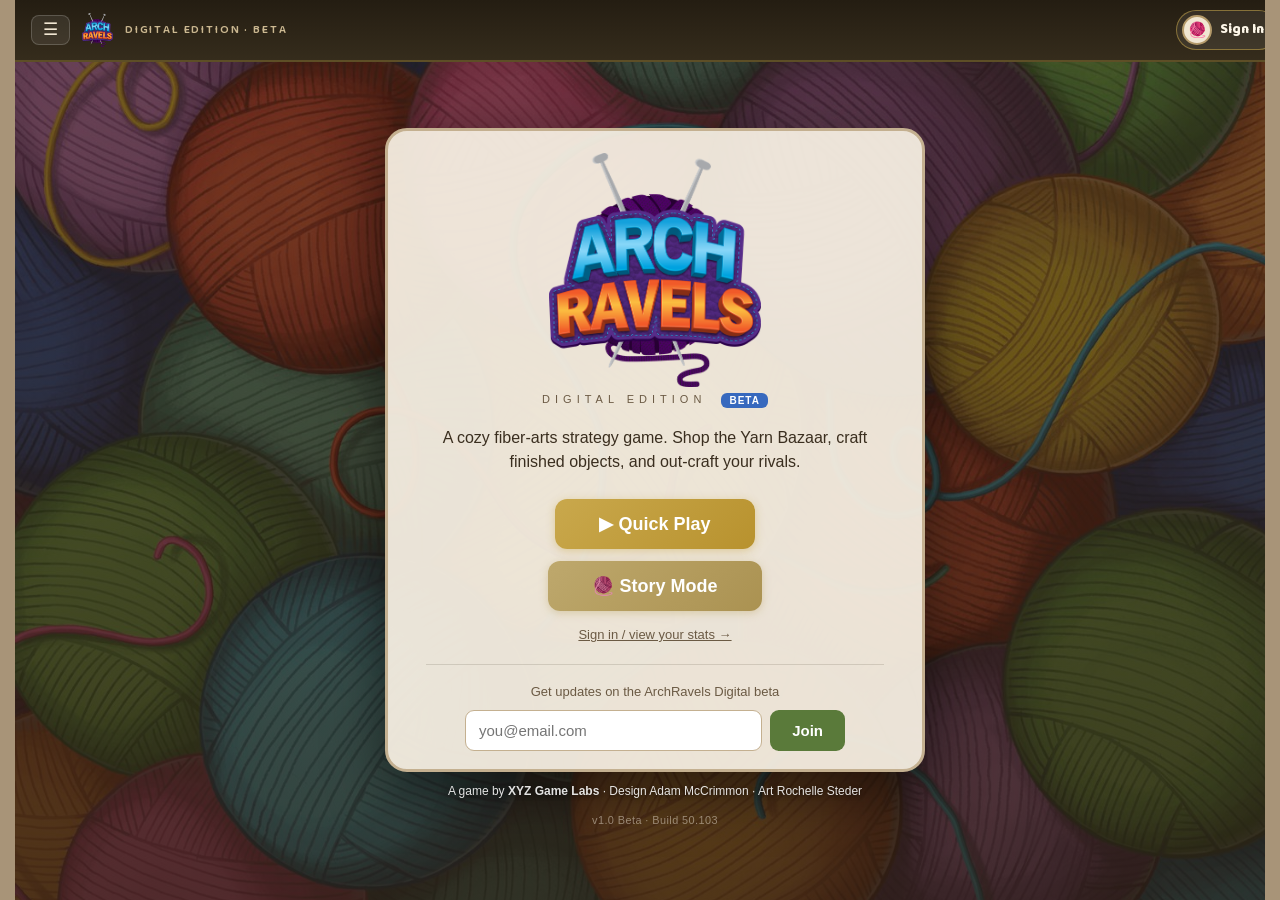
==== commit 2a62a559: "Session 51 (Adam): signed-in homepage Story Mode link -> profile crafter grid (B50.103) — index.html" ====
--- a/index.html
+++ b/index.html
@@ -646,7 +646,7 @@
     <script src="js/ui-modals2.js?v=272"></script>
     <script src="js/ui-panels1.js?v=273"></script>
     <script src="js/ui-panels2.js?v=273"></script>
-    <script src="js/ui-extra.js?v=261"></script>
+    <script src="js/ui-extra.js?v=262"></script>
 
     <!-- Online multiplayer — DORMANT (Session 40 architecture pass).
          The live game is solo + pass-and-play, with zero dependency on this layer
@@ -684,7 +684,7 @@
                 });
             }
         } catch (e) {}
-        var AR_VERSION = { v: '1.0', channel: 'Beta', build: 50, rev: 102 };
+        var AR_VERSION = { v: '1.0', channel: 'Beta', build: 50, rev: 103 };
         window.AR_VERSION = AR_VERSION;
         var label = 'v' + AR_VERSION.v + (AR_VERSION.channel ? ' ' + AR_VERSION.channel : '') + ' · Build ' + AR_VERSION.build + (AR_VERSION.rev ? '.' + AR_VERSION.rev : '');
         function stamp(){ var el = document.getElementById('footerBuild'); if (el) el.textContent = label; var el2 = document.getElementById('infoVersion'); if (el2) el2.textContent = label; var el3 = document.getElementById('navMenuVer'); if (el3) el3.textContent = label; var el4 = document.getElementById('landingBuild'); if (el4) el4.textContent = label; }
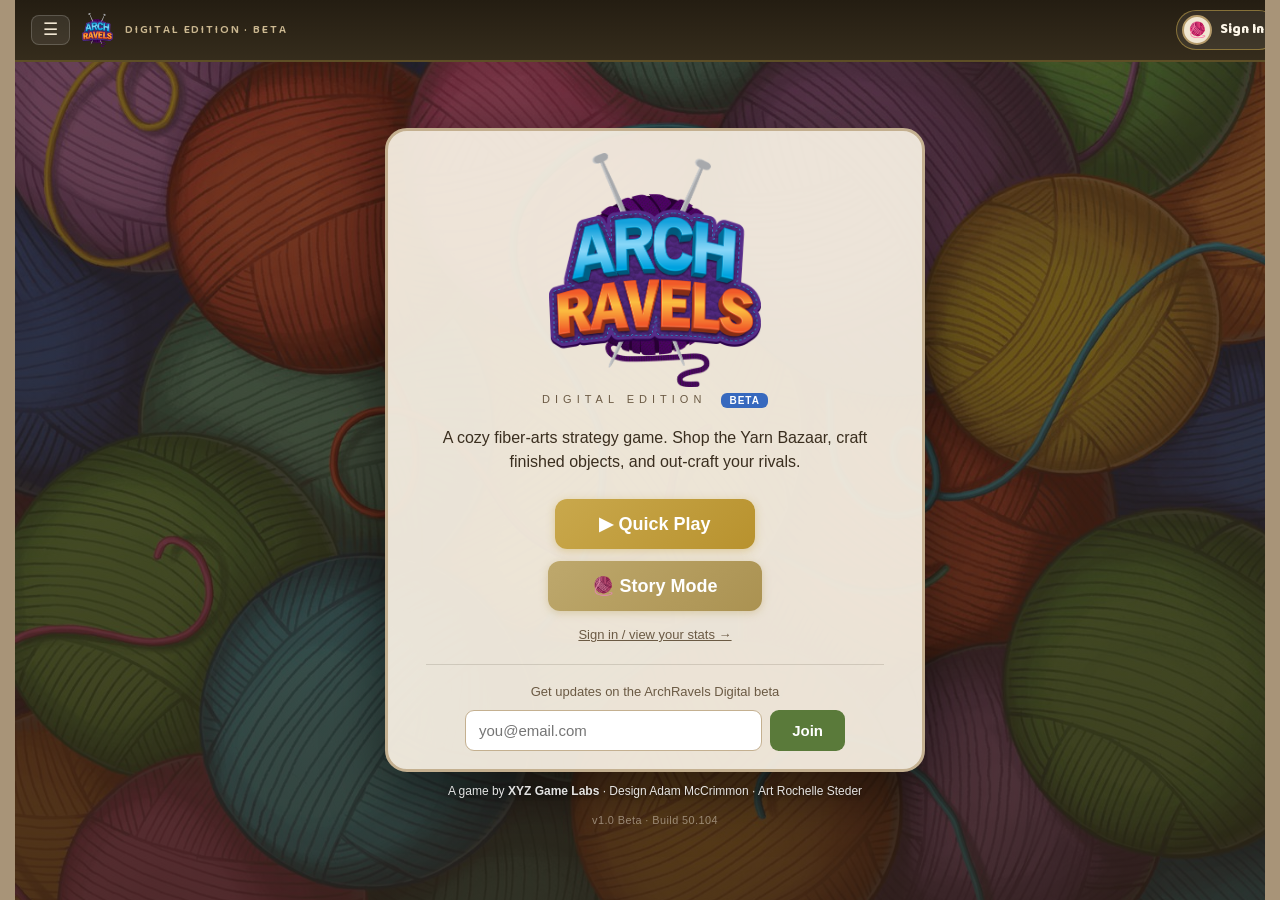
==== commit b06eefbd: "Sanitize shipped-source comments; remove tree-planting line (not applicable to digital); contact ema" ====
--- a/index.html
+++ b/index.html
@@ -4,7 +4,7 @@
     <meta charset="UTF-8">
     <meta name="viewport" content="width=device-width, initial-scale=1.0, maximum-scale=1.0, user-scalable=no, viewport-fit=cover">
     <title>ArchRavels Digital Prototype</title>
-    <!-- Session 49.6: GoatCounter traffic analytics (Adam's account) -->
+    <!-- GoatCounter traffic analytics -->
     <script data-goatcounter="https://ardigital.goatcounter.com/count" async src="//gc.zgo.at/count.js"></script>
     <link rel="icon" type="image/x-icon" href="favicon.ico">
     <link rel="icon" type="image/png" sizes="48x48" href="favicon-48.png">
@@ -13,11 +13,11 @@
     <!-- Game fonts loaded via @font-face in style.css -->
 
     <!-- Game stylesheet -->
-    <link rel="stylesheet" href="css/style.css?v=297">
+    <link rel="stylesheet" href="css/style.css?v=104">
 </head>
 
 <body class="ar-pregame">
-    <!-- Session 49.10 (Adam): the page header — above EVERYTHING pre-game -->
+    <!-- : the page header — above EVERYTHING pre-game -->
     <div class="landing-topbar" id="landingTopbar">
         <button class="landing-menu" onclick="UI.onNavMenuToggle()" aria-label="Menu">☰</button>
         <img class="landing-topbar-logo ar-home-logo" src="Other Images Textures Details/AR Logo Final Aug2019.png" alt="ArchRavels" title="Home" role="button" tabindex="0" onclick="UI.nmNav('the Home Screen', function(){UI.returnToMainMenu();})">
@@ -29,7 +29,7 @@
         </button>
     </div>
 
-    <!-- Session 21: Skip-to-content link for keyboard users -->
+    <!-- Skip-to-content link for keyboard users -->
     <a class="skip-link" href="#actionBar">Skip to game controls</a>
 
     <!-- ===== SESSION 34g: PRE-GAME LANDING / FRONT PAGE ===== -->
@@ -44,7 +44,7 @@
                 <div class="landing-auth" id="landingAuth"><a class="landing-link" href="#" onclick="Story.account();return false;">Sign in / view your stats →</a></div>
             </div>
 
-            <!-- Session 34h: Email capture → Mailchimp "ArchRavels Digital" audience -->
+            <!-- Email capture → Mailchimp "ArchRavels Digital" audience -->
             <form class="landing-signup" action="https://xyzgamelabs.us14.list-manage.com/subscribe/post?u=feacb78076b395bdb045f9e81&amp;id=b65d6945fb" method="post" target="_blank" novalidate>
                 <label class="landing-signup-label" for="mce-EMAIL">Get updates on the ArchRavels Digital beta</label>
                 <div class="landing-signup-row">
@@ -71,9 +71,9 @@
             <span class="nav-timer" id="navTimer" style="display:none">0:00</span>
             <button class="nav-pause" id="navPauseBtn" style="display:none" onclick="UI.pauseGame()" aria-label="Pause game" title="Pause"><svg viewBox="0 0 24 24"><rect x="6" y="5" width="4" height="14" rx="1"/><rect x="14" y="5" width="4" height="14" rx="1"/></svg></button>
         </div>
-        <!-- Player cards — merged into the nav bar (Session 38) -->
+        <!-- Player cards — merged into the nav bar -->
         <div class="player-strip" id="playerStrip" style="display:none" role="navigation" aria-label="Player summaries">
-            <!-- Dynamically populated by UI.renderPlayerStrip() -->
+            <!-- Dynamically populated by UI.renderPlayerStrip -->
         </div>
         <div class="nav-right">
             <button class="nav-menu-btn" id="navMenuBtn" onclick="UI.onNavMenuToggle()" aria-label="Menu">☰</button>
@@ -105,10 +105,9 @@
     <div class="game-layout" role="main" aria-label="Game play area">
 
         <!-- =============================================================
-             ACTION FEED (Session 22 · moved to top Session 35)
-             Rolling ticker of recent game actions for ALL players.
-             Sits above the bazaar and player board in all modes.
-             ============================================================= -->
+ ACTION FEED · moved to top Rolling ticker of recent game actions for ALL players.
+ Sits above the bazaar and player board in all modes.
+ ============================================================= -->
         <div class="action-feed" id="actionFeed" style="display:none" role="log" aria-live="polite" aria-label="Game action feed">
             <span class="feed-color-block" id="feedColorBlock" aria-hidden="true"></span>
             <div class="feed-entries" id="feedEntries"></div>
@@ -116,11 +115,11 @@
         </div>
 
         <!-- =============================================================
-             GAME BOARD
-             The main Yarn Bazaar board with 6 face-up card slots.
-             The board image provides the visual surface; the overlay
-             grid is populated dynamically by JS.
-             ============================================================= -->
+ GAME BOARD
+ The main Yarn Bazaar board with 6 face-up card slots.
+ The board image provides the visual surface; the overlay
+ grid is populated dynamically by JS.
+ ============================================================= -->
         <div class="board-section" role="region" aria-label="Game board — Yarn Bazaar and Projects">
             <img class="board-image"
                  src="[data-uri]" data-defer-src="Game Board PNG/AR_YarnBazaarBoard.png"
@@ -131,15 +130,15 @@
                 <span class="deck-counter" id="deckCounter"></span>
             </div>
 
-            <!-- Session 15b: Yarn deck card back — sits in the deck slot (left column) -->
+            <!-- Yarn deck card back — sits in the deck slot (left column) -->
             <div class="deck-card-back yarn-deck-back" id="yarnDeckBack">
                 <img src="[data-uri]" data-defer-src="Square Cards PNG/AR_YarnEvents_Final_0028_Square_CardBack.png" alt="Yarn Deck">
                 <span class="deck-card-count" id="yarnDeckCount"></span>
             </div>
 
-            <!-- Session 42: Active Gnome Rule slot — the empty bottom-left board slot
-                 (below the yarn deck, left of the card grid). Shows the active Gnome Rule
-                 during the Hank automa boss match; click for the rulebook reminder. -->
+            <!-- Active Gnome Rule slot — the empty bottom-left board slot
+ (below the yarn deck, left of the card grid). Shows the active Gnome Rule
+ during the Hank automa boss match; click for the rulebook reminder. -->
             <div class="gnome-rule-slot" id="gnomeRuleSlot" style="display:none" role="button" tabindex="0"
                  aria-label="Active Gnome Rule" onclick="UI.showGnomeRuleModal()">
                 <img id="gnomeRuleImg" src="" alt="Active Gnome Rule">
@@ -149,14 +148,14 @@
             <!-- Bazaar card grid — populated by js/ui.js -->
             <div class="yarn-bazaar-overlay" id="bazaar" role="group" aria-label="Yarn Bazaar — 6 face-up cards"></div>
 
-            <!-- Session 15b: Project deck card back — sits in the project deck slot -->
+            <!-- Project deck card back — sits in the project deck slot -->
             <div class="deck-card-back project-deck-back" id="projectDeckBack">
                 <img src="[data-uri]" data-defer-src="Project Cards PNG/AR_ProjectCards_Back.png" alt="Project Deck">
                 <span class="deck-card-count" id="projectDeckCount"></span>
             </div>
 
             <!-- Project card overlay — 3 face-up project cards positioned over the
-                 board's bottom card zones. Populated by js/ui.js (Session 8). -->
+ board's bottom card zones. Populated by js/ui.js -->
             <div class="project-board-overlay" id="projectBoardOverlay" role="group" aria-label="Project cards on display"></div>
 
             <!-- Project deck count badge — over the embroidery hoop area (bottom-left) -->
@@ -165,23 +164,23 @@
 
 
         <!-- =============================================================
-             PLAYER AREA  (Session 9 layout)
-             Board fills most of the width with all elements overlaid
-             directly on it. Finished Objects panel sits to the right.
-
-             Z-index layers inside .player-board-wrapper:
-               1 — bowl-wood-bg  (wood texture behind transparent notch)
-               2 — player-board-image  (the board PNG itself)
-               3 — yarn-bowl-overlay  (yarn tokens in the notch)
-               3 — craft-board-overlay  (craft cards on the tile strip)
-             ============================================================= -->
+ PLAYER AREA layout)
+ Board fills most of the width with all elements overlaid
+ directly on it. Finished Objects panel sits to the right.
+
+ Z-index layers inside .player-board-wrapper:
+ 1 — bowl-wood-bg (wood texture behind transparent notch)
+ 2 — player-board-image (the board PNG itself)
+ 3 — yarn-bowl-overlay (yarn tokens in the notch)
+ 3 — craft-board-overlay (craft cards on the tile strip)
+ ============================================================= -->
         <div class="player-area" role="region" aria-label="Player board area">
 
             <div class="player-board-wrapper">
 
                 <!-- Wood texture fills the circular notch on the left side of
-                     the board (the notch is transparent in the PNG so this
-                     shows through at z-index 1, below the board image). -->
+ the board (the notch is transparent in the PNG so this
+ shows through at z-index 1, below the board image). -->
                 <div class="bowl-wood-bg"></div>
 
                 <!-- Full player board image (2587×1831 RGBA PNG) -->
@@ -194,20 +193,20 @@
                 <div class="yarn-bowl-overlay" id="yarnBowl" role="group" aria-label="Yarn Bowl"></div>
 
                 <!-- Action space grid — 2×2 clickable overlay on the board's
-                     printed action spaces (x≈52–88%, y≈22–69%).
-                     Populated by JS: clickable in chooseSpace phase,
-                     highlights selected space in playerActions/restock. -->
+ printed action spaces (x≈52–88%, y≈22–69%).
+ Populated by JS: clickable in chooseSpace phase,
+ highlights selected space in playerActions/restock. -->
                 <div class="action-grid-overlay" id="actionGridOverlay" role="group" aria-label="Action spaces"></div>
 
                 <!-- Craft pattern cards — rendered by JS onto the bottom
-                     tile strip (y ≈ 69–88% of board, x ≈ 9–91%) -->
+ tile strip (y ≈ 69–88% of board, x ≈ 9–91%) -->
                 <div class="craft-board-overlay" id="craftGrid" role="group" aria-label="Craft grid — pattern tiles"></div>
 
-                <!-- Session 15b: SR reminder overlay — mini thumbnails of held SRs
-                     visible on the player board so they're hard to miss -->
+                <!-- SR reminder overlay — mini thumbnails of held SRs
+ visible on the player board so they're hard to miss -->
                 <div class="sr-board-reminder" id="srBoardReminder"></div>
 
-                <!-- Session 15b: Finished Objects drawer — slides out from right edge strip -->
+                <!-- Finished Objects drawer — slides out from right edge strip -->
                 <div class="fo-drawer-tab" id="foDrawerTab" title="Finished Objects">
                     <span class="fo-drawer-count" id="foDrawerCount">0</span>
                 </div>
@@ -233,7 +232,7 @@
 
     </div><!-- /game-layout -->
 
-    <!-- ===== ACTION BAR — its own distinct section above the footer (Session 38) ===== -->
+    <!-- ===== ACTION BAR — its own distinct section above the footer ===== -->
     <div class="action-bar-wrapper" id="actionBarWrapper">
         <div class="tangled-cat-banner" id="tangledCatBanner" style="display:none" aria-live="assertive"></div>
         <div class="action-bar" id="actionBar" aria-live="polite"></div>
@@ -241,10 +240,10 @@
 
 
     <!-- =============================================================
-         TAKE YARN CONFIRMATION MODAL
-         Shown when clicking "Take Yarn" — previews the yarn you'll
-         receive and asks for confirmation before processing.
-         ============================================================= -->
+ TAKE YARN CONFIRMATION MODAL
+ Shown when clicking "Take Yarn" — previews the yarn you'll
+ receive and asks for confirmation before processing.
+ ============================================================= -->
     <div class="modal-overlay" role="dialog" aria-modal="true" id="confirmTakeModal" style="display:none">
         <div class="modal-content confirm-take-content">
             <div class="modal-title">Take These Cards?</div>
@@ -258,10 +257,10 @@
 
 
     <!-- =============================================================
-         CRAFT CONFIRMATION MODAL
-         Shown when clicking a pattern to craft — previews yarn cost
-         and the item you'll receive.
-         ============================================================= -->
+ CRAFT CONFIRMATION MODAL
+ Shown when clicking a pattern to craft — previews yarn cost
+ and the item you'll receive.
+ ============================================================= -->
     <div class="modal-overlay" role="dialog" aria-modal="true" id="craftConfirmModal" style="display:none">
         <div class="modal-content craft-confirm-content">
             <div class="modal-title" id="craftConfirmTitle">Craft Item?</div>
@@ -275,9 +274,9 @@
 
 
     <!-- =============================================================
-         CRAFT COLOR PICKER MODAL
-         For general patterns — player chooses which colors to spend.
-         ============================================================= -->
+ CRAFT COLOR PICKER MODAL
+ For general patterns — player chooses which colors to spend.
+ ============================================================= -->
     <div class="modal-overlay" role="dialog" aria-modal="true" id="craftColorModal" style="display:none">
         <div class="modal-content craft-color-content">
             <div class="modal-title" id="craftColorTitle">Choose Yarn to Spend</div>
@@ -291,15 +290,15 @@
 
 
     <!-- =============================================================
-         COLOR PICKER MODAL
-         Shown when taking an AnyColor (wild) card — player chooses
-         which yarn color to receive.
-         ============================================================= -->
+ COLOR PICKER MODAL
+ Shown when taking an AnyColor (wild) card — player chooses
+ which yarn color to receive.
+ ============================================================= -->
     <div class="modal-overlay" role="dialog" aria-modal="true" id="colorPickerModal" style="display:none">
         <div class="modal-content">
             <div class="modal-title">Choose a Yarn Color</div>
             <div class="otc-container" id="colorPickerContext"></div>
-            <!-- Session 35: live "selected so far" feedback for multi-pick Any Yarn -->
+            <!-- live "selected so far" feedback for multi-pick Any Yarn -->
             <div class="color-pick-progress" id="colorPickerProgress" style="display:none"></div>
             <div class="color-picker-grid" id="colorPickerGrid"></div>
         </div>
@@ -307,11 +306,11 @@
 
 
     <!-- =============================================================
-         EXCHANGE MODAL
-         For the Exchange action — player swaps yarn colors.
-         Give away yarn tokens of any color and receive the same
-         number of tokens in any other color(s).
-         ============================================================= -->
+ EXCHANGE MODAL
+ For the Exchange action — player swaps yarn colors.
+ Give away yarn tokens of any color and receive the same
+ number of tokens in any other color(s).
+ ============================================================= -->
     <div class="modal-overlay" role="dialog" aria-modal="true" id="exchangeModal" style="display:none">
         <div class="modal-content exchange-content">
             <div class="modal-title">Exchange Yarn</div>
@@ -325,11 +324,11 @@
 
 
     <!-- =============================================================
-         SESSION 17: GAME MOMENT MODAL
-         Generic announcement modal for game moments:
-         project finishing, SR completion, event reveals, SR awards.
-         Shows card image + title + description. Click to dismiss.
-         ============================================================= -->
+ SESSION 17: GAME MOMENT MODAL
+ Generic announcement modal for game moments:
+ project finishing, SR completion, event reveals, SR awards.
+ Shows card image + title + description. Click to dismiss.
+ ============================================================= -->
     <div class="modal-overlay game-moment-overlay" role="dialog" aria-modal="true" id="gameMomentModal" style="display:none">
         <div class="game-moment-content">
             <div class="game-moment-badge" id="gameMomentBadge"></div>
@@ -343,10 +342,10 @@
 
 
     <!-- =============================================================
-         SESSION 6: EVENT MODAL
-         Shown when an Event card is revealed during Restock.
-         Auto-applies effects or requests player input via continue.
-         ============================================================= -->
+ SESSION 6: EVENT MODAL
+ Shown when an Event card is revealed during Restock.
+ Auto-applies effects or requests player input via continue.
+ ============================================================= -->
     <div class="modal-overlay" role="dialog" aria-modal="true" id="eventModal" style="display:none">
         <div class="modal-content event-modal-content">
             <div class="modal-title" id="eventModalTitle">Event!</div>
@@ -361,10 +360,10 @@
 
 
     <!-- =============================================================
-         SESSION 6: SPECIAL REQUEST TAKE MODAL
-         Shown when an SR card appears during Restock.
-         In single-player the active player always takes it.
-         ============================================================= -->
+ SESSION 6: SPECIAL REQUEST TAKE MODAL
+ Shown when an SR card appears during Restock.
+ In single-player the active player always takes it.
+ ============================================================= -->
     <div class="modal-overlay" role="dialog" aria-modal="true" id="srTakeModal" style="display:none">
         <div class="modal-content sr-take-content">
             <div class="modal-title" id="srTakeTitle">Special Request</div>
@@ -389,10 +388,10 @@
 
 
     <!-- =============================================================
-         SESSION 6: YARN SALE MODAL
-         Shown after Yarn Sale event — player picks 3 yarn colors
-         from the supply.
-         ============================================================= -->
+ SESSION 6: YARN SALE MODAL
+ Shown after Yarn Sale event — player picks 3 yarn colors
+ from the supply.
+ ============================================================= -->
     <div class="modal-overlay" role="dialog" aria-modal="true" id="yarnSaleModal" style="display:none">
         <div class="modal-content yarn-sale-content">
             <div class="modal-title event-modal-title"><img class="modal-title-card" src="Square Cards PNG/AR_YarnEvents_Final_0001_Yarn-Sale.png" alt="Yarn Sale"> Yarn Sale!</div>
@@ -403,11 +402,11 @@
 
 
     <!-- =============================================================
-         SESSION 6: DONATE MODAL
-         Shown after Donate event — player gives 1 yarn from their
-         stash to another player (SP: goes to supply). Click a color
-         button to donate that yarn immediately. Skip is optional.
-         ============================================================= -->
+ SESSION 6: DONATE MODAL
+ Shown after Donate event — player gives 1 yarn from their
+ stash to another player (SP: goes to supply). Click a color
+ button to donate that yarn immediately. Skip is optional.
+ ============================================================= -->
     <div class="modal-overlay" role="dialog" aria-modal="true" id="donateModal" style="display:none">
         <div class="modal-content donate-content">
             <div class="modal-title event-modal-title"><img class="modal-title-card" src="Square Cards PNG/AR_YarnEvents_Final_0002_Donate.png" alt="Donate"> Donate Yarn</div>
@@ -421,10 +420,10 @@
 
 
     <!-- =============================================================
-         SESSION 6: CRAFT CIRCLE MODAL
-         Shown after Craft Circle event — each player may immediately
-         craft 1 item using yarn already in their bowl. Skip allowed.
-         ============================================================= -->
+ SESSION 6: CRAFT CIRCLE MODAL
+ Shown after Craft Circle event — each player may immediately
+ craft 1 item using yarn already in their bowl. Skip allowed.
+ ============================================================= -->
     <div class="modal-overlay" role="dialog" aria-modal="true" id="craftCircleModal" style="display:none">
         <div class="modal-content craft-circle-content">
             <div class="modal-title craft-circle-title"><img class="modal-title-card" src="Square Cards PNG/AR_YarnEvents_Final_0004_Craft-Circle.png" alt="Craft Circle"> Craft Circle</div>
@@ -439,10 +438,10 @@
 
 
     <!-- =============================================================
-         SESSION 7: FINISH PROJECT MODAL
-         Shown when clicking "Finish a Project" during Restock.
-         Lists completable projects; player clicks to complete.
-         ============================================================= -->
+ SESSION 7: FINISH PROJECT MODAL
+ Shown when clicking "Finish a Project" during Restock.
+ Lists completable projects; player clicks to complete.
+ ============================================================= -->
     <div class="modal-overlay" role="dialog" aria-modal="true" id="finishProjectModal" style="display:none">
         <div class="modal-content finish-project-content">
             <div class="modal-title">🏆 Finish a Project</div>
@@ -455,10 +454,10 @@
 
 
     <!-- =============================================================
-         SESSION 7: LEARN PATTERN MODAL
-         Shown when clicking "Learn a Pattern" during Restock.
-         Lists unlearned tiles; player clicks one to flip.
-         ============================================================= -->
+ SESSION 7: LEARN PATTERN MODAL
+ Shown when clicking "Learn a Pattern" during Restock.
+ Lists unlearned tiles; player clicks one to flip.
+ ============================================================= -->
     <div class="modal-overlay" role="dialog" aria-modal="true" id="learnPatternModal" style="display:none">
         <div class="modal-content learn-pattern-content">
             <div class="modal-title">📖 Learn a Pattern</div>
@@ -471,10 +470,10 @@
 
 
     <!-- =============================================================
-         SESSION 7: FROG IT MODAL
-         Shown when clicking "Frog It" during Restock.
-         Lists crafted items; player clicks one to unravel.
-         ============================================================= -->
+ SESSION 7: FROG IT MODAL
+ Shown when clicking "Frog It" during Restock.
+ Lists crafted items; player clicks one to unravel.
+ ============================================================= -->
     <div class="modal-overlay" role="dialog" aria-modal="true" id="frogItModal" style="display:none">
         <div class="modal-content frog-it-content">
             <div class="modal-title">🐸 Frog It!</div>
@@ -487,10 +486,10 @@
 
 
     <!-- =============================================================
-         SESSION 9: GAME SETUP MODAL
-         Player count selection and character assignment.
-         Shown before the game starts.
-         ============================================================= -->
+ SESSION 9: GAME SETUP MODAL
+ Player count selection and character assignment.
+ Shown before the game starts.
+ ============================================================= -->
     <div class="modal-overlay" role="dialog" aria-modal="true" id="setupModal" style="display:none">
         <div class="modal-content setup-content">
             <div class="setup-logo">
@@ -511,7 +510,7 @@
             </div>
 
             <div class="setup-players" id="setupPlayers">
-                <!-- Dynamically populated by UI.buildSetupPlayerSlots() -->
+                <!-- Dynamically populated by UI.buildSetupPlayerSlots -->
             </div>
 
             <div class="setup-section" style="margin-top:12px">
@@ -529,10 +528,10 @@
 
 
     <!-- =============================================================
-         SESSION 9: PASS DEVICE MODAL
-         Shown between human turns in multiplayer.
-         Hides the board state so the next player can't see it.
-         ============================================================= -->
+ SESSION 9: PASS DEVICE MODAL
+ Shown between human turns in multiplayer.
+ Hides the board state so the next player can't see it.
+ ============================================================= -->
     <div class="modal-overlay" role="dialog" aria-modal="true" id="passDeviceModal" style="display:none">
         <div class="modal-content pass-device-content">
             <div class="pass-device-icon">🧶</div>
@@ -546,12 +545,12 @@
 
 
     <!-- =============================================================
-         SESSION 9b: AI ACTION LOG OVERLAY
-         Floating panel that shows AI decisions step-by-step
-         during AI turns with fade-in animation.
-         ============================================================= -->
-    <!-- Session 22: AI overlay RETIRED — replaced by action feed ticker inside game-layout.
-         Kept in HTML for reference but permanently hidden. -->
+ SESSION 9b: AI ACTION LOG OVERLAY
+ Floating panel that shows AI decisions step-by-step
+ during AI turns with fade-in animation.
+ ============================================================= -->
+    <!-- AI overlay RETIRED — replaced by action feed ticker inside game-layout.
+ Kept in HTML for reference but permanently hidden. -->
     <div class="ai-log-overlay" id="aiLogOverlay" style="display:none !important" role="log" aria-live="polite" aria-label="Computer turn actions">
         <div class="ai-log-header">
             <div class="ai-log-title" id="aiLogTitle"></div>
@@ -561,16 +560,16 @@
     </div>
 
 
-    <!-- Session 9b: Takeover bar (spectate mode) -->
+    <!-- Takeover bar (spectate mode) -->
     <div class="takeover-bar" id="takeoverBar" style="display:none">
         <button class="takeover-btn" id="takeoverBtn" onclick="UI.onTakeoverToggle()">Take Over</button>
     </div>
 
     <!-- =============================================================
-         SESSION 13: TAKE 5 ANY COLORS MODAL
-         Shown when human Expert player uses the "Take 5 Any Colors +
-         Craft 1 Any Colors" action space. Pick 5 yarn colors (repeats OK).
-         ============================================================= -->
+ SESSION 13: TAKE 5 ANY COLORS MODAL
+ Shown when human Expert player uses the "Take 5 Any Colors +
+ Craft 1 Any Colors" action space. Pick 5 yarn colors (repeats OK).
+ ============================================================= -->
     <div class="modal-overlay" role="dialog" aria-modal="true" id="take5Modal" style="display:none">
         <div class="modal-content take5-content">
             <div class="modal-title">Take 5 Yarn — Pick Any Colors</div>
@@ -600,7 +599,6 @@
             <div class="info-publisher">
                 <img class="info-xyz-logo" src="Other Images Textures Details/XYZ biz assets/XYZ Logo/XYZ_logo.png" alt="XYZ Game Labs">
                 <div class="info-copyright">&copy; 2026 XYZ Game Labs &middot; All rights reserved</div>
-                <div class="info-tree">🌲 One tree planted per game sold</div>
             </div>
         </div>
     </div>
@@ -632,42 +630,42 @@
 
 
     <!-- =============================================================
-         GAME SCRIPTS
-         Load order matters: cards.js (data) → game.js (logic) → ui.js (rendering + boot)
-         ============================================================= -->
-    <script src="js/cards.js?v=200"></script>
-    <script src="js/game.js?v=260"></script>
-    <script src="js/audio.js?v=200"></script>
-    <script src="js/ai.js?v=200"></script>
-    <!-- UI module (Session 40: split from the 6,168-line monolith). ui-core.js MUST
-         load first — it declares `var UI`; the rest extend it via Object.assign. -->
-    <script src="js/ui-core.js?v=237"></script>
-    <script src="js/ui-modals1.js?v=249"></script>
-    <script src="js/ui-modals2.js?v=272"></script>
-    <script src="js/ui-panels1.js?v=273"></script>
-    <script src="js/ui-panels2.js?v=273"></script>
-    <script src="js/ui-extra.js?v=262"></script>
-
-    <!-- Online multiplayer — DORMANT (Session 40 architecture pass).
-         The live game is solo + pass-and-play, with zero dependency on this layer
-         (it self-attaches by monkey-patching Game). Kept in the repo for the separate
-         online experiment (lobby.html / mcatoms-xyz/archravels-online) but NOT loaded
-         here. Re-add to revive online play from this page.
-    <script src="/socket.io/socket.io.js" onerror="console.log('Socket.io not available — local mode')"></script>
-    <script src="js/network.js?v=200"></script>
-    <script src="js/online-bridge.js?v=200"></script>
-    -->
-
-    <!-- Session 35: Story Mode (overlay layer) + Supabase auth/save -->
+ GAME SCRIPTS
+ Load order matters: cards.js (data) → game.js (logic) → ui.js (rendering + boot)
+ ============================================================= -->
+    <script src="js/cards.js?v=104"></script>
+    <script src="js/game.js?v=104"></script>
+    <script src="js/audio.js?v=104"></script>
+    <script src="js/ai.js?v=104"></script>
+    <!-- UI module split from the 6,168-line monolith). ui-core.js MUST
+ load first — it declares `var UI`; the rest extend it via Object.assign. -->
+    <script src="js/ui-core.js?v=104"></script>
+    <script src="js/ui-modals1.js?v=104"></script>
+    <script src="js/ui-modals2.js?v=104"></script>
+    <script src="js/ui-panels1.js?v=104"></script>
+    <script src="js/ui-panels2.js?v=104"></script>
+    <script src="js/ui-extra.js?v=104"></script>
+
+    <!-- Online multiplayer — DORMANT architecture pass).
+ The live game is solo + pass-and-play, with zero dependency on this layer
+ (it self-attaches by monkey-patching Game). Kept in the repo for the separate
+ online experiment (lobby.html / mcatoms-xyz/archravels-online) but NOT loaded
+ here. Re-add to revive online play from this page.
+ <script src="/socket.io/socket.io.js" onerror="console.log('Socket.io not available — local mode')"></script>
+ <script src="js/network.js?v=104"></script>
+ <script src="js/online-bridge.js?v=104"></script>
+ -->
+
+    <!-- Story Mode (overlay layer) + Supabase auth/save -->
     <script defer src="https://cdn.jsdelivr.net/npm/@supabase/supabase-js@2"></script>
-    <script src="js/story.js?v=202"></script>
+    <script src="js/story.js?v=104"></script>
     <script>(function(){function go(){ if(window.Story) Story.init(); } if(document.readyState==='loading') document.addEventListener('DOMContentLoaded', go); else go();})();</script>
 
     <!-- ⚙️ VERSION STAMP — single source for the footer build badge.
-         BUMP THIS each ship (build = session #). Deploy runbook step. -->
+ BUMP THIS each ship (build = session #). Deploy runbook step. -->
     <script>
     (function () {
-        // Session 48 dev hook: /?tutorial replays the first-game flow — clears the
+        // dev hook: /?tutorial replays the first-game flow — clears the
         // seen-flags AND auto-starts a quick solo game so How-to pops immediately.
         try {
             if (/[?&]tutorial\b/.test(location.search)) {
@@ -684,7 +682,7 @@
                 });
             }
         } catch (e) {}
-        var AR_VERSION = { v: '1.0', channel: 'Beta', build: 50, rev: 103 };
+        var AR_VERSION = { v: '1.0', channel: 'Beta', build: 50, rev: 104 };
         window.AR_VERSION = AR_VERSION;
         var label = 'v' + AR_VERSION.v + (AR_VERSION.channel ? ' ' + AR_VERSION.channel : '') + ' · Build ' + AR_VERSION.build + (AR_VERSION.rev ? '.' + AR_VERSION.rev : '');
         function stamp(){ var el = document.getElementById('footerBuild'); if (el) el.textContent = label; var el2 = document.getElementById('infoVersion'); if (el2) el2.textContent = label; var el3 = document.getElementById('navMenuVer'); if (el3) el3.textContent = label; var el4 = document.getElementById('landingBuild'); if (el4) el4.textContent = label; }
@@ -693,9 +691,9 @@
     </script>
 
 
-    <!-- Session 34c: keep the fixed bottom control bar above mobile browser
-         chrome (URL/nav bars, keyboard) using the visualViewport API.
-         No-ops on desktop and when there's no chrome offset. -->
+    <!-- keep the fixed bottom control bar above mobile browser
+ chrome (URL/nav bars, keyboard) using the visualViewport API.
+ No-ops on desktop and when there's no chrome offset. -->
     <script>
     (function () {
         var vv = window.visualViewport;
@@ -713,9 +711,9 @@
     })();
     </script>
 
-    <!-- Session 41: native (Capacitor) app-shell hook. Tags the page `cap-native`
-         so the locked-bar + notch CSS applies ONLY inside the app, and keeps page
-         content clear of the pinned, variable-height action bar. No-ops on the web. -->
+    <!-- native (Capacitor) app-shell hook. Tags the page `cap-native`
+ so the locked-bar + notch CSS applies ONLY inside the app, and keeps page
+ content clear of the pinned, variable-height action bar. No-ops on the web. -->
     <script>
     (function () {
         try {
@@ -725,12 +723,12 @@
                 : (cap.platform && cap.platform !== 'web')));
             // PHONE-WEB (Gen Con booth players on their own phones): opt-in test via ?phoneui —
             // applies the app's in-match layout to a narrow touch browser. To ship to ALL phone
-            // browsers, drop the "?phoneui" gate in phoneWeb() below.
+            // browsers, drop the "?phoneui" gate in phoneWeb below.
             var mq = window.matchMedia ? window.matchMedia('(max-width:768px) and (pointer:coarse)') : null;
             function phoneWeb(){ return !native && !!mq && mq.matches; }
-            // TABLET-WEB (Session 50, Adam): any tablet-class touch viewport gets the
+            // TABLET-WEB , Adam): any tablet-class touch viewport gets the
             // native tablet layout — iPad Safari test-drives the app UI, no wrapper needed.
-            // DESKTOP opt-in test via ?tabletui (Adam QA 7/6): forces the tablet layout on
+            // DESKTOP opt-in test via ?tabletui : forces the tablet layout on
             // a mouse browser. To ship to ALL wide browsers, drop the "?tabletui" gate below.
             var mqTab = window.matchMedia ? window.matchMedia('(min-width:600px) and (pointer:coarse)') : null;
             var tabletUiForced = /[?&]tabletui\b/.test(location.search);
@@ -741,7 +739,7 @@
                 document.body.classList.toggle('cap-native', on);
                 document.body.classList.toggle('phone-web', !native && phoneWeb());
                 document.body.classList.toggle('tablet-web', !native && tabletWeb());
-                // web-rich (Adam 7/6): S50 MODAL system (picker tray/bowl, Learn,
+                // web-rich : S50 MODAL system (picker tray/bowl, Learn,
                 // Craft Circle, event modals) on ALL web browsers — layout untouched.
                 document.body.classList.toggle('web-rich', !native);
             }
@@ -821,7 +819,7 @@
                 </a>
             </div>
 
-    <!-- Session 42: leave-current-game confirm (drawer Exit group) -->
+    <!-- leave-current-game confirm (drawer Exit group) -->
     <div class="nm-exit-overlay" id="nmExitOverlay" style="display:none">
         <div class="nm-exit-modal">
             <div class="nm-exit-ic"><svg viewBox="0 0 24 24"><path d="M12 9v4"/><path d="M12 17h.01"/><path d="M10.3 3.9 1.8 18a2 2 0 0 0 1.7 3h17a2 2 0 0 0 1.7-3L13.7 3.9a2 2 0 0 0-3.4 0z"/></svg></div>
--- a/css/style.css
+++ b/css/style.css
@@ -1,11 +1,11 @@
 /* =====================================================================
-   ArchRavels Digital Prototype — Stylesheet
-   Sessions 1–24
-
-   FONTS (Session 8b — @font-face, replaces Google Fonts import)
-   Session 11: Removed unused FabCraft font; added fallbacks.
-   Paths are relative to css/ → ../Other Images Textures Details/...
-   ===================================================================== */
+ ArchRavels Digital Prototype — Stylesheet
+ Sessions 1–24
+
+ FONTS @font-face, replaces Google Fonts import)
+ Removed unused FabCraft font; added fallbacks.
+ Paths are relative to css/ → ../Other Images Textures Details/...
+ ===================================================================== */
 
 @font-face {
     font-family: 'VintageAvalanche';
@@ -21,10 +21,10 @@
     font-style: normal;
 }
 
-/* Session 43: display font switched from SantElia (YDS desktop license — can't embed
-   in web/app) to Baloo 2 (OFL, self-hosted so the offline app works). Averia Serif
-   Libre added as the storybook/dialog accent. The `'SantElia'` family name is kept as
-   an ALIAS (now serving Baloo 2) so every existing rule keeps working untouched. */
+/* display font switched from SantElia (YDS desktop license — can't embed
+ in web/app) to Baloo 2 (OFL, self-hosted so the offline app works). Averia Serif
+ Libre added as the storybook/dialog accent. The `'SantElia'` family name is kept as
+ an ALIAS (now serving Baloo 2) so every existing rule keeps working untouched. */
 @font-face {
     font-family: 'SantElia';   /* alias → Baloo 2 SemiBold */
     src: url('../webfonts/Baloo2-SemiBold.woff2') format('woff2');
@@ -60,7 +60,7 @@
     font-weight: 700; font-style: normal; font-display: swap;
 }
 /* Font-rule sweep (7/6): flavor face — Averia Light 300, upright + italic.
-   Flavor/story/event-narration ONLY. Functional text = Baloo2 (SantElia). */
+ Flavor/story/event-narration ONLY. Functional text = Baloo2 (SantElia). */
 @font-face {
     font-family: 'AveriaSerif';
     src: url('../webfonts/AveriaSerifLibre-Light.woff2') format('woff2');
@@ -78,15 +78,15 @@
 }
 
 /* =====================================================================
-   ArchRavels Digital Prototype — Stylesheet (continued)
-
-   DESIGN PALETTE (warm, crafty, approachable):
-     --bg           warm tan craft table surface
-     --panel        cream/parchment for info panels
-     --text         dark walnut brown
-     --accent       sage green (from the game's own palette)
-     --gold         warm gold for highlights / selection
-   ===================================================================== */
+ ArchRavels Digital Prototype — Stylesheet (continued)
+
+ DESIGN PALETTE (warm, crafty, approachable):
+ --bg warm tan craft table surface
+ --panel cream/parchment for info panels
+ --text dark walnut brown
+ --accent sage green (from the game's own palette)
+ --gold warm gold for highlights / selection
+ ===================================================================== */
 
 :root {
     --bg: #b8a88a;
@@ -105,18 +105,18 @@
     --gold-glow: rgba(201, 168, 76, 0.5);
     --shadow: rgba(58, 46, 31, 0.25);
     --shadow-deep: rgba(58, 46, 31, 0.45);
-    /* Session 11: consolidated font stacks */
+    /* consolidated font stacks */
     --font-system: -apple-system, BlinkMacSystemFont, 'Segoe UI', Roboto, Helvetica, Arial, sans-serif;
-    /* Session 23: Semantic color tokens */
+    /* Semantic color tokens */
     --color-error: #c0392b;
     --color-error-light: #e74c3c;
     --color-success: #3a6a1a;
     --color-bowl-brown: #8B5E3C;
-    /* Session 23: Shadow scale (sm/md map roughly to existing --shadow/--shadow-deep) */
+    /* Shadow scale (sm/md map roughly to existing --shadow/--shadow-deep) */
     --shadow-sm: 0 1px 3px rgba(0,0,0,0.12);
     --shadow-md: 0 4px 12px rgba(0,0,0,0.15);
     --shadow-lg: 0 8px 24px rgba(0,0,0,0.2);
-    /* Session 23: Radius scale */
+    /* Radius scale */
     --radius-sm: 6px;
     --radius-md: 10px;
     --radius-lg: 14px;
@@ -125,12 +125,12 @@
 * { margin: 0; padding: 0; box-sizing: border-box; }
 
 html {
-    /* Session 37 (Adam/TV): reserve symmetric scrollbar gutters so the centered
-       layout never drifts right when a vertical scrollbar appears. */
+    /* reserve symmetric scrollbar gutters so the centered
+ layout never drifts right when a vertical scrollbar appears. */
     scrollbar-gutter: stable both-edges;
 }
 body {
-    /* Session 8b: fabric texture background; gradient fallback if image fails */
+    /* fabric texture background; gradient fallback if image fails */
     background-color: #a89478;
     background-image: url('../Other Images Textures Details/Textures/FabricPlain0015_ar2.png');
     background-repeat: repeat;
@@ -138,16 +138,16 @@
     font-family: var(--font-system);
     color: var(--text);
     min-height: 100vh;
-    min-height: 100dvh;   /* Session 34: dvh accounts for mobile URL bar */
+    min-height: 100dvh;   /* dvh accounts for mobile URL bar */
     overflow-x: hidden;
 }
 
 
 /* =================================================================
-   GAME HEADER
-   ================================================================= */
-
-/* Session 8b: logo image replaces text header */
+ GAME HEADER
+ ================================================================= */
+
+/* logo image replaces text header */
 .game-header {
     text-align: center;
     padding: 8px 0 2px;
@@ -177,16 +177,16 @@
 
 
 /* =================================================================
-   MAIN LAYOUT
-   ================================================================= */
+ MAIN LAYOUT
+ ================================================================= */
 
 .game-layout {
     display: flex;
     flex-direction: column;
     align-items: center;
-    /* Session 34: bottom padding clears the now-fixed action bar so the
-       player area + drawer bottom are never hidden behind it. */
-    padding: 12px 16px 16px;   /* Session 38: action bar no longer fixed → no bottom clearance hack */
+    /* bottom padding clears the now-fixed action bar so the
+ player area + drawer bottom are never hidden behind it. */
+    padding: 12px 16px 16px;   /* action bar no longer fixed → no bottom clearance hack */
     gap: 14px;
     position: relative;
 }
@@ -207,8 +207,8 @@
 
 
 /* =================================================================
-   GAME BOARD
-   ================================================================= */
+ GAME BOARD
+ ================================================================= */
 
 .board-section {
     position: relative;
@@ -224,14 +224,14 @@
 .board-image {
     display: block;
     max-height: 60vh;   /* S8: increased from 55vh so the project zone at the
-                           bottom of the board is more fully visible */
+ bottom of the board is more fully visible */
     max-width: 92vw;
 }
 
 
 /* =================================================================
-   BAZAAR LABEL & DECK COUNTER
-   ================================================================= */
+ BAZAAR LABEL & DECK COUNTER
+ ================================================================= */
 
 .bazaar-label {
     position: absolute;
@@ -258,14 +258,14 @@
 
 
 /* =================================================================
-   YARN BAZAAR OVERLAY — 2×3 grid
-   ================================================================= */
+ YARN BAZAAR OVERLAY — 2×3 grid
+ ================================================================= */
 
 .yarn-bazaar-overlay {
     position: absolute;
-    /* Session 15c: ghost card slots on board art:
-       Cols: 30.1-50.2%, 53-73.1%, 75.8-95.9%
-       Rows: 8.7-36.5%, 40.2-67.8% */
+    /* ghost card slots on board art:
+ Cols: 30.1-50.2%, 53-73.1%, 75.8-95.9%
+ Rows: 8.7-36.5%, 40.2-67.8% */
     top: 9%;
     left: 30%;
     width: 66%;
@@ -279,7 +279,7 @@
     z-index: 1;
 }
 
-/* Session 15b: Deck card back overlays (yarn deck + project deck) */
+/* Deck card back overlays (yarn deck + project deck) */
 .deck-card-back {
     position: absolute;
     z-index: 1;
@@ -327,8 +327,8 @@
     filter: brightness(1);
 }
 
-/* Session 42: Active Gnome Rule slot — the empty bottom-left board slot, one row below
-   the yarn deck (top 9% + height 27% + ~4.5% gap ≈ 40.5%). Mirrors the deck slot size. */
+/* Active Gnome Rule slot — the empty bottom-left board slot, one row below
+ the yarn deck (top 9% + height 27% + ~4.5% gap ≈ 40.5%). Mirrors the deck slot size. */
 .gnome-rule-slot {
     position: absolute;
     top: 40.5%;
@@ -346,7 +346,7 @@
     height: 100%;
     object-fit: contain;
     /* drop-shadow (not box-shadow) so the glow hugs the card's rounded shape rather than
-       drawing a rectangle around the card art's transparent margin. */
+ drawing a rectangle around the card art's transparent margin. */
     filter: drop-shadow(0 0 6px rgba(126,91,192,0.8)) drop-shadow(0 3px 8px rgba(0,0,0,0.5));
     animation: gnomeRuleGlow 2.6s ease-in-out infinite;   /* soft ongoing "active rule" glow */
 }
@@ -377,7 +377,7 @@
     100% { transform: scale(1); opacity: 1; }
 }
 
-/* --- Bazaar card slot --- */
+/* Bazaar card slot --- */
 
 .bazaar-slot {
     border-radius: 8px;
@@ -464,27 +464,27 @@
 
 
 /* =================================================================
-   ACTION BAR — Session 17 single-row redesign
-   One flex row: [phase icon+label] [divider] [middle: chips/status] [buttons]
-   No more separate status strip — everything inline in one bar.
-
-   .action-bar-wrapper  — outer container (grid area + centering)
-   .action-bar          — the single row bar
-   .ab-phase            — left: icon + label
-   .ab-divider          — vertical separator
-   .ab-middle           — center: chips, status text, warnings (flex-grows)
-   .ab-buttons          — right: action buttons
-   ================================================================= */
-
-/* Session 34: action/turn bar pinned to the bottom of the screen on every
-   viewport (mobile → desktop). Wrapper is a transparent positioning shell;
-   the visible card background lives on .action-bar itself, so when the bar is
-   empty (e.g. setup) nothing renders. Safe-area padding keeps it clear of the
-   phone home indicator. */
+ ACTION BAR — single-row redesign
+ One flex row: [phase icon+label] [divider] [middle: chips/status] [buttons]
+ No more separate status strip — everything inline in one bar.
+
+ .action-bar-wrapper — outer container (grid area + centering)
+ .action-bar — the single row bar
+ .ab-phase — left: icon + label
+ .ab-divider — vertical separator
+ .ab-middle — center: chips, status text, warnings (flex-grows)
+ .ab-buttons — right: action buttons
+ ================================================================= */
+
+/* action/turn bar pinned to the bottom of the screen on every
+ viewport (mobile → desktop). Wrapper is a transparent positioning shell;
+ the visible card background lives on .action-bar itself, so when the bar is
+ empty (e.g. setup) nothing renders. Safe-area padding keeps it clear of the
+ phone home indicator. */
 .action-bar-wrapper {
-    /* Session 38: the action/turn bar is its OWN distinct section in normal flow —
-       a full-width band sitting above the footer, in every screen mode (no longer a
-       floating tray pinned to the bottom). */
+    /* the action/turn bar is its OWN distinct section in normal flow —
+ a full-width band sitting above the footer, in every screen mode (no longer a
+ floating tray pinned to the bottom). */
     position: static;
     width: 100%;
     display: flex;
@@ -511,7 +511,7 @@
     padding: 0;
 }
 
-/* Session 18: Persistent tangled cat banner — full-width, very prominent */
+/* Persistent tangled cat banner — full-width, very prominent */
 .tangled-cat-banner {
     display: flex;
     align-items: center;
@@ -636,7 +636,7 @@
     flex-shrink: 0;
 }
 
-/* --- Legacy class aliases (kept for action chip styles used by mockup compat) --- */
+/* Legacy class aliases (kept for action chip styles used by mockup compat) --- */
 .action-bar-buttons {
     display: flex;
     gap: 8px;
@@ -647,7 +647,7 @@
 }
 
 
-/* --- Buttons --- */
+/* Buttons --- */
 
 .btn {
     display: inline-block;
@@ -670,7 +670,7 @@
 }
 .btn-primary:hover:not(:disabled) { background: var(--accent-dark); }
 
-/* Session 24: Call-to-action — gold-highlighted forward-progression button */
+/* Call-to-action — gold-highlighted forward-progression button */
 .btn-cta {
     background: linear-gradient(135deg, #c9a84c, #b8922e);
     color: #fff;
@@ -695,8 +695,8 @@
 
 
 /* =================================================================
-   PLAYER AREA
-   ================================================================= */
+ PLAYER AREA
+ ================================================================= */
 
 .player-area-label {
     font-family: var(--font-system);
@@ -721,13 +721,13 @@
 }
 
 /* Player Board wrapper — shows the full board image; all interactive
-   zones are overlaid inside using absolute positioning.
-   Session 9: aspect-ratio crop removed; full board is displayed.
-   Z-index stacking: wood-bg(1) → board-image(2) → overlays(3). */
+ zones are overlaid inside using absolute positioning.
+ aspect-ratio crop removed; full board is displayed.
+ Z-index stacking: wood-bg(1) → board-image(2) → overlays(3). */
 .player-board-wrapper {
     flex: 1;
-    border-radius: 16px;        /* Playtest 6/29: softer, standardized card/board radius */
-    overflow: visible;          /* Session 15b: allow craft cost dots to hang below board */
+    border-radius: 16px;        /* softer, standardized card/board radius */
+    overflow: visible;          /* allow craft cost dots to hang below board */
     position: relative;
     box-shadow: 0 6px 24px var(--shadow-deep);
     border: 2px solid var(--panel-border);
@@ -735,10 +735,10 @@
     background-color: #3a2810;
 }
 
-/* Session 36: Hank boss — his solo board is portrait, not landscape. Shrink the
-   wrapper to the board's actual size (JS sets the image height = Yarn Bazaar height,
-   width auto) so the two panels line up side-by-side and the absolute-positioned
-   overlays stay anchored to the board edges instead of an oversized wrapper. */
+/* Hank boss — his solo board is portrait, not landscape. Shrink the
+ wrapper to the board's actual size (JS sets the image height = Yarn Bazaar height,
+ width auto) so the two panels line up side-by-side and the absolute-positioned
+ overlays stay anchored to the board edges instead of an oversized wrapper. */
 .player-board-wrapper.hank-board {
     flex: 0 1 auto;
     align-self: center;
@@ -750,25 +750,25 @@
     height: auto;
     position: relative;
     z-index: 2;
-    border-radius: 14px;       /* Playtest 6/29: 2px inside the 16px wrapper so curves stay concentric */
+    border-radius: 14px;       /* 2px inside the 16px wrapper so curves stay concentric */
     /* Transparent margins trimmed from PNGs — image is now 2119×1359,
-       fills wrapper cleanly at 100% with no negative margins needed.
-       Aspect ratio: 1359/2119 = 64.13%  (height as % of width) */
+ fills wrapper cleanly at 100% with no negative margins needed.
+ Aspect ratio: 1359/2119 = 64.13% (height as % of width) */
 }
 
 
 /* =================================================================
-   SESSION 9d: YARN BOWL NOTCH — WOOD TEXTURE BACKGROUND
-   The player board PNG has a transparent circular cutout on its
-   left side where a real yarn bowl would sit. We place this div
-   at z-index 1 (below the board image) so the wood texture shows
-   through the transparent notch area.
-
-   Notch pixel analysis (TRIMMED 2119 × 1359 board PNG):
-     centre y ≈ 50%  |  vertical span y = 25% – 75%  (50% tall)
-     deepest x ≈ 8.8%  |  board opaque left edge x ≈ 8.9% at centre
-   We use border-radius to approximate the D-shaped cutout.
-   ================================================================= */
+ SESSION 9d: YARN BOWL NOTCH — WOOD TEXTURE BACKGROUND
+ The player board PNG has a transparent circular cutout on its
+ left side where a real yarn bowl would sit. We place this div
+ at z-index 1 (below the board image) so the wood texture shows
+ through the transparent notch area.
+
+ Notch pixel analysis (TRIMMED 2119 × 1359 board PNG):
+ centre y ≈ 50% | vertical span y = 25% – 75% (50% tall)
+ deepest x ≈ 8.8% | board opaque left edge x ≈ 8.9% at centre
+ We use border-radius to approximate the D-shaped cutout.
+ ================================================================= */
 .bowl-wood-bg {
     position: absolute;
     top: 23%;
@@ -785,14 +785,14 @@
 
 
 /* =================================================================
-   SESSION 9: YARN BOWL OVERLAY
-   Yarn tokens rendered by JS into this absolutely-positioned div
-   that sits inside the notch at z-index 3 (above the board image).
-   ================================================================= */
+ SESSION 9: YARN BOWL OVERLAY
+ Yarn tokens rendered by JS into this absolutely-positioned div
+ that sits inside the notch at z-index 3 (above the board image).
+ ================================================================= */
 .yarn-bowl-overlay {
     position: absolute;
-    /* Session 15b: Tokens should spread from ~12% down to ~74%.
-       Notch transparent area: y=26-74%. Tokens can sit above the notch. */
+    /* Tokens should spread from ~12% down to ~74%.
+ Notch transparent area: y=26-74%. Tokens can sit above the notch. */
     top: 5%;
     left: 0%;
     width: 9%;
@@ -811,7 +811,7 @@
     align-items: center;
     justify-content: center;
     width: 100%;
-    /* Session 48O (Adam): tokens were stacked flush — give them air */
+    /* tokens were stacked flush — give them air */
     margin: clamp(2px, 0.55vh, 7px) 0;
 }
 
@@ -838,24 +838,24 @@
 
 
 /* =================================================================
-   SESSION 9: CRAFT BOARD OVERLAY
-   5 craft pattern cards overlaid directly on the board's bottom
-   tile strip.
-
-   Strip pixel analysis (2587 × 1831 board PNG):
-     top border y ≈ 69%  |  active zone y ≈ 70% – 87%
-     full strip x = 9% – 91%  (total width 82%)
-     dividers at x = 21.5%, 40.5%, 59.6%, 78.5%
-     Slot 0 (char art): 9–21.5%   Slot 1 (Hat): 21.5–40.5%
-     Slot 2 (Tile1): 40.5–59.6%  Slot 3 (Tile2): 59.6–78.5%
-     Slot 4 (Blanket): 78.5–91%
-   ================================================================= */
+ SESSION 9: CRAFT BOARD OVERLAY
+ 5 craft pattern cards overlaid directly on the board's bottom
+ tile strip.
+
+ Strip pixel analysis (2587 × 1831 board PNG):
+ top border y ≈ 69% | active zone y ≈ 70% – 87%
+ full strip x = 9% – 91% (total width 82%)
+ dividers at x = 21.5%, 40.5%, 59.6%, 78.5%
+ Slot 0 (char art): 9–21.5% Slot 1 (Hat): 21.5–40.5%
+ Slot 2 (Tile1): 40.5–59.6% Slot 3 (Tile2): 59.6–78.5%
+ Slot 4 (Blanket): 78.5–91%
+ ================================================================= */
 .craft-board-overlay {
     position: absolute;
-    /* Session 15b: top:76% h:24% matches actual board craft strip zone.
-       Cost dots overflow below the board edge (wrapper is overflow:visible).
-       Session 15c: switched to CSS grid with exact divider positions from board art.
-       Dividers at x=15.1%, 38.4%, 61.7%, 84.9% */
+    /* top:76% h:24% matches actual board craft strip zone.
+ Cost dots overflow below the board edge (wrapper is overflow:visible).
+ switched to CSS grid with exact divider positions from board art.
+ Dividers at x=15.1%, 38.4%, 61.7%, 84.9% */
     top: 78%;
     left: 0%;
     width: 100%;
@@ -878,7 +878,7 @@
     background: rgba(20, 14, 6, 0.55);   /* darker for readability */
     border-radius: 5px;
     border: 2px solid rgba(255, 255, 255, 0.45) !important;
-    overflow: visible;          /* Session 15b: allow cost dots to overflow below board */
+    overflow: visible;          /* allow cost dots to overflow below board */
     gap: 2px;
 }
 
@@ -904,7 +904,7 @@
 }
 
 .craft-board-overlay .craft-cost-dot {
-    width: 13px;                /* Playtest 6/29: nudged 14→13 so 5 Blanket dots clear the tile */
+    width: 13px;                /* nudged 14→13 so 5 Blanket dots clear the tile */
     height: 13px;
 }
 
@@ -914,7 +914,7 @@
     background: rgba(20, 14, 6, 0.55);
 }
 
-/* Session 22: Dim unaffordable craft slots on board overlay — all 5 positions */
+/* Dim unaffordable craft slots on board overlay — all 5 positions */
 .craft-board-overlay .craft-slot.cannot-afford {
     opacity: 0.55;
     filter: saturate(0.5) brightness(0.85);
@@ -922,18 +922,18 @@
     pointer-events: none;
 }
 
-/* ---- OUTER SLOTS (slots 0 & 4): hat & blanket.
-   Session 20: Blank boards no longer have printed art — show tile images. ---- */
+/* OUTER SLOTS (slots 0 & 4): hat & blanket.
+ Blank boards no longer have printed art — show tile images. ---- */
 .craft-board-overlay .craft-slot:first-child,
 .craft-board-overlay .craft-slot:last-child {
     background: transparent;
     border-color: rgba(255, 255, 255, 0.12) !important;
-    overflow: visible;          /* Session 15b: let cost dots overflow below */
+    overflow: visible;          /* let cost dots overflow below */
     position: relative;
 }
 .craft-board-overlay .craft-slot:first-child .craft-slot-img,
 .craft-board-overlay .craft-slot:last-child .craft-slot-img {
-    /* Session 20: Show tile images on blank boards (previously display:none) */
+    /* Show tile images on blank boards (previously display:none) */
     width: 100% !important;
     max-width: 100% !important;
     max-height: 100%;
@@ -941,16 +941,16 @@
     border-radius: 0;
     box-shadow: none !important;
 }
-/* Session 15b: show cost dots on hat & blanket — hang below board edge */
+/* show cost dots on hat & blanket — hang below board edge */
 .craft-board-overlay .craft-slot:first-child .craft-slot-cost,
 .craft-board-overlay .craft-slot:last-child .craft-slot-cost {
     display: flex;
     justify-content: center;
     flex-shrink: 0;
-    flex-wrap: nowrap;          /* Playtest 6/29: keep Blanket's 5 dots on one row */
+    flex-wrap: nowrap;          /* keep Blanket's 5 dots on one row */
     gap: 2px;                   /* tighter than base 4px so 5 dots fit the tile width */
     position: absolute;
-    bottom: -34px;              /* Session 19: pushed further below board edge for clear visibility */
+    bottom: -34px;              /* pushed further below board edge for clear visibility */
     left: 0; right: 0;
 }
 .craft-board-overlay .craft-slot:first-child:hover,
@@ -959,8 +959,8 @@
     border-color: rgba(255, 255, 255, 0.4) !important;
 }
 
-/* ---- MIDDLE SLOTS (slots 1–3): pattern tile images fill the board craft zones.
-   Session 15b: Images fill slot top-down, cost dots overflow below board edge. ---- */
+/* MIDDLE SLOTS (slots 1–3): pattern tile images fill the board craft zones.
+ Images fill slot top-down, cost dots overflow below board edge. ---- */
 .craft-board-overlay .craft-slot:not(:first-child):not(:last-child) {
     overflow: visible;          /* cost dots hang below the board edge */
     padding: 0;
@@ -988,20 +988,20 @@
     display: flex;
     flex-shrink: 0;
     position: absolute;
-    bottom: -34px;              /* Session 19: pushed further below board edge for clear visibility */
+    bottom: -34px;              /* pushed further below board edge for clear visibility */
     left: 0; right: 0;
     justify-content: center;
 }
 
 
 /* =================================================================
-   SESSION 15b: SR BOARD REMINDER OVERLAY
-   Mini thumbnails of held Special Requests on the player board.
-   Positioned at top-right of the board, like physical game placement.
-   ================================================================= */
+ SESSION 15b: SR BOARD REMINDER OVERLAY
+ Mini thumbnails of held Special Requests on the player board.
+ Positioned at top-right of the board, like physical game placement.
+ ================================================================= */
 .sr-board-reminder {
     position: absolute;
-    /* Session 15b: Right of yarn stack, above pattern tiles */
+    /* Right of yarn stack, above pattern tiles */
     bottom: 26%;
     left: 10%;
     z-index: 4;
@@ -1044,7 +1044,7 @@
     text-shadow: 0 1px 2px rgba(0,0,0,0.5);
 }
 
-/* Session 15b: SR hover preview — pops up above the thumbnail on hover */
+/* SR hover preview — pops up above the thumbnail on hover */
 .sr-hover-preview {
     position: absolute;
     bottom: 105%;
@@ -1155,8 +1155,8 @@
 }
 
 /* Mobile: the side-popup version clips off the screen edge (the info column with
-   the yarn dots gets cut off). On small screens, render the preview as a centered,
-   on-screen card — image on top, full info (name / points / yarn dots / craft) below. */
+ the yarn dots gets cut off). On small screens, render the preview as a centered,
+ on-screen card — image on top, full info (name / points / yarn dots / craft) below. */
 @media (max-width: 760px) {
     .sr-hover-preview {
         position: fixed;
@@ -1181,24 +1181,24 @@
 }
 
 /* =================================================================
-   SESSION 9: ACTION SPACE GRID OVERLAY
-   Floats a 2×2 clickable grid over the board's printed action spaces.
-
-   Pixel analysis (2587 × 1831 board PNG):
-     Grid left x ≈ 52%  |  Grid right x ≈ 88%  → width 36%
-     Grid top y ≈ 22%   |  Grid bottom y ≈ 69% → height 47%
-     Vertical midpoint x ≈ 64.8%
-     Horizontal midpoint y ≈ 38.9%
-
-   During chooseSpace phase: 4 clickable buttons; unavailable = greyed.
-   During playerActions/restock: selected cell highlighted gold,
-   others dimmed — board context for the current turn.
-   ================================================================= */
+ SESSION 9: ACTION SPACE GRID OVERLAY
+ Floats a 2×2 clickable grid over the board's printed action spaces.
+
+ Pixel analysis (2587 × 1831 board PNG):
+ Grid left x ≈ 52% | Grid right x ≈ 88% → width 36%
+ Grid top y ≈ 22% | Grid bottom y ≈ 69% → height 47%
+ Vertical midpoint x ≈ 64.8%
+ Horizontal midpoint y ≈ 38.9%
+
+ During chooseSpace phase: 4 clickable buttons; unavailable = greyed.
+ During playerActions/restock: selected cell highlighted gold,
+ others dimmed — board context for the current turn.
+ ================================================================= */
 /* =================================================================
-   Session 20: ACTION GRID — Transparent buttons, icon-glow hover
-   Icons float on the board naturally. Hovering shows a character-colored
-   drop-shadow glow hugging the icon artwork edges + scale-up.
-   ================================================================= */
+ ACTION GRID — Transparent buttons, icon-glow hover
+ Icons float on the board naturally. Hovering shows a character-colored
+ drop-shadow glow hugging the icon artwork edges + scale-up.
+ ================================================================= */
 .action-grid-overlay {
     position: absolute;
     top: 18%;
@@ -1342,7 +1342,7 @@
 }
 
 /* Shared panel */
-/* Session 8b: fabric texture layered on panels via blend mode */
+/* fabric texture layered on panels via blend mode */
 .panel {
     background-color: var(--panel);
     background-image: url('../Other Images Textures Details/Textures/FabricPlain0015_ar2.png');
@@ -1453,14 +1453,13 @@
     margin-bottom: 12px;
 }
 
-/* -----------------------------------------------------------------
-   DOT SIZING SYSTEM — yarn tokens, cost indicators, badges
-   7px  – player strip dots (very compact status display)
-   14px – craft cost dots (standard on-board indicators)
-   16px – game moment yarn dots (modal context, slightly larger)
-   18px – craft grid dots (Session 22: enlarged for readability)
-   20px – color picker / opponent panel dots (spacious context)
-   ----------------------------------------------------------------- */
+/* DOT SIZING SYSTEM — yarn tokens, cost indicators, badges
+ 7px – player strip dots (very compact status display)
+ 14px – craft cost dots (standard on-board indicators)
+ 16px – game moment yarn dots (modal context, slightly larger)
+ 18px – craft grid dots enlarged for readability)
+ 20px – color picker / opponent panel dots (spacious context)
+ ----------------------------------------------------------------- */
 
 /* Small color dots showing yarn cost */
 .craft-cost-dot {
@@ -1471,7 +1470,7 @@
     box-shadow: 0 1px 3px rgba(0,0,0,0.3);
 }
 
-/* Session 22: Per-dot have/short treatment on craft grid — matches off-turn context */
+/* Per-dot have/short treatment on craft grid — matches off-turn context */
 .craft-cost-dot.dot-have {
     box-shadow: 0 1px 3px rgba(0,0,0,0.3);
 }
@@ -1483,7 +1482,7 @@
     animation: otc-pulse 1.5s ease-in-out infinite;
 }
 
-/* Session 15b: Neutral dots for "any color" costs (hat, blanket, learned patterns) */
+/* Neutral dots for "any color" costs (hat, blanket, learned patterns) */
 .craft-cost-dot-neutral {
     background-color: #7a6b5a;
     border-color: rgba(255,255,255,0.7);
@@ -1535,7 +1534,7 @@
     border: 2px solid var(--panel-border);
 }
 
-/* Session 10: Point tag — uses real ArchRavels point tag PNG asset */
+/* Point tag — uses real ArchRavels point tag PNG asset */
 .point-tag {
     position: absolute;
     bottom: -6px;
@@ -1592,7 +1591,7 @@
     gap: 6px;
 }
 
-/* Session 10: Mini inline tag icon — uses real asset */
+/* Mini inline tag icon — uses real asset */
 .point-tag-inline {
     display: inline-flex;
     align-items: center;
@@ -1626,8 +1625,8 @@
 }
 
 /* =================================================================
-   Session 15b: Finished Objects DRAWER — slides out from right edge
-   ================================================================= */
+ Finished Objects DRAWER — slides out from right edge
+ ================================================================= */
 
 /* Tab hotspot — sits over the right-edge strip, stops at top of craft area */
 .fo-drawer-tab {
@@ -1727,7 +1726,7 @@
     min-height: 32px;
 }
 
-/* Session 15c: Green pill badge for drawer title */
+/* Green pill badge for drawer title */
 .fo-drawer-title {
     position: absolute;
     top: 6px;
@@ -1746,7 +1745,7 @@
     white-space: nowrap;
 }
 
-/* Session 15c: Character name — dark subtle text on panel */
+/* Character name — dark subtle text on panel */
 .fo-drawer-charname {
     flex: 1;
     text-align: left;
@@ -1875,9 +1874,9 @@
 
 
 /* =================================================================
-   COLOR PICKER MODAL
-   For AnyColor / wild cards
-   ================================================================= */
+ COLOR PICKER MODAL
+ For AnyColor / wild cards
+ ================================================================= */
 
 .modal-overlay {
     position: fixed;
@@ -1927,7 +1926,7 @@
     gap: 10px;
 }
 
-/* Session 35: live "selected so far" feedback for multi-pick Any Yarn picker */
+/* live "selected so far" feedback for multi-pick Any Yarn picker */
 .color-pick-progress {
     display: flex; flex-wrap: wrap; align-items: center; justify-content: center;
     gap: 6px; margin: 0 0 12px; padding: 8px 10px;
@@ -1961,9 +1960,9 @@
 
 
 /* =================================================================
-   TAKE YARN CONFIRMATION MODAL
-   Shows a preview of what yarn the player will receive
-   ================================================================= */
+ TAKE YARN CONFIRMATION MODAL
+ Shows a preview of what yarn the player will receive
+ ================================================================= */
 
 .confirm-take-content {
     max-width: 440px;
@@ -2075,8 +2074,8 @@
 
 
 /* =================================================================
-   CRAFT CONFIRMATION MODAL
-   ================================================================= */
+ CRAFT CONFIRMATION MODAL
+ ================================================================= */
 
 .craft-confirm-content {
     max-width: 400px;
@@ -2123,9 +2122,9 @@
 
 
 /* =================================================================
-   CRAFT COLOR PICKER MODAL
-   For general patterns — choose which yarn colors to spend
-   ================================================================= */
+ CRAFT COLOR PICKER MODAL
+ For general patterns — choose which yarn colors to spend
+ ================================================================= */
 
 .craft-color-content {
     max-width: 420px;
@@ -2230,8 +2229,8 @@
 
 
 /* =================================================================
-   SESSION 5: ACTION SPACE SELECTOR
-   ================================================================= */
+ SESSION 5: ACTION SPACE SELECTOR
+ ================================================================= */
 
 /* Container for the 4 action space buttons */
 .action-space-choices {
@@ -2271,8 +2270,8 @@
 
 
 /* =================================================================
-   SESSION 5: ACTION CHIPS (turn status indicators)
-   ================================================================= */
+ SESSION 5: ACTION CHIPS (turn status indicators)
+ ================================================================= */
 
 .action-chips {
     display: flex;
@@ -2319,8 +2318,8 @@
 
 
 /* =================================================================
-   SESSION 5: EXCHANGE MODAL
-   ================================================================= */
+ SESSION 5: EXCHANGE MODAL
+ ================================================================= */
 
 .exchange-content {
     max-width: 440px;
@@ -2349,8 +2348,8 @@
 
 
 /* =================================================================
-   SESSION 6: BAZAAR EVENT & SR INDICATORS
-   ================================================================= */
+ SESSION 6: BAZAAR EVENT & SR INDICATORS
+ ================================================================= */
 
 /* Event card — orange pulsing border so it's instantly recognisable */
 .bazaar-slot.bazaar-event {
@@ -2392,8 +2391,8 @@
 
 
 /* =================================================================
-   SESSION 6: ACTION BAR — EVENT WARNINGS & BONUSES
-   ================================================================= */
+ SESSION 6: ACTION BAR — EVENT WARNINGS & BONUSES
+ ================================================================= */
 
 .event-warning {
     width: 100%;
@@ -2419,7 +2418,7 @@
     text-align: center;
 }
 
-/* Session 10: Tangled Cat visual indicator */
+/* Tangled Cat visual indicator */
 .tangled-cat-warning {
     display: flex !important;
     align-items: center;
@@ -2447,10 +2446,10 @@
 
 
 /* =================================================================
-   SESSION 17: GAME MOMENT MODAL
-   Prominent announcement overlay for key game moments:
-   project completion, SR crafting, event reveals, SR awards.
-   ================================================================= */
+ SESSION 17: GAME MOMENT MODAL
+ Prominent announcement overlay for key game moments:
+ project completion, SR crafting, event reveals, SR awards.
+ ================================================================= */
 
 .game-moment-overlay {
     z-index: 110;
@@ -2524,7 +2523,7 @@
 .game-moment-badge.moment-sr       { background: #b57730; }
 .game-moment-badge.moment-event    { background: #8b5c9e; }
 .game-moment-badge.moment-favorite { background: var(--color-error); }
-/* Session 42: Hank automa reveals */
+/* Hank automa reveals */
 .game-moment-badge.moment-gnome    { background: #7e5bc0; }
 .game-moment-badge.moment-tangle   { background: #b07a2e; }
 .game-moment-badge.moment-snag     { background: #a2472e; }
@@ -2607,7 +2606,7 @@
     box-shadow: 0 1px 3px rgba(0,0,0,0.5);
 }
 
-/* Session 18: Rainbow gradient dot for "any color" yarn requirements */
+/* Rainbow gradient dot for "any color" yarn requirements */
 .gm-yarn-dot-rainbow {
     background: conic-gradient(
         #e74c3c 0deg,
@@ -2681,8 +2680,8 @@
 
 
 /* =================================================================
-   SESSION 6: EVENT MODAL
-   ================================================================= */
+ SESSION 6: EVENT MODAL
+ ================================================================= */
 
 .event-modal-content {
     max-width: 360px;
@@ -2738,8 +2737,8 @@
 
 
 /* =================================================================
-   SESSION 6: SPECIAL REQUEST TAKE MODAL
-   ================================================================= */
+ SESSION 6: SPECIAL REQUEST TAKE MODAL
+ ================================================================= */
 
 .sr-take-content {
     max-width: 340px;
@@ -2799,7 +2798,7 @@
 }
 
 
-/* -- SR Give Picker (Session 9b) -- */
+/* SR Give Picker */
 .sr-give-picker {
     text-align: center;
     margin-top: 10px;
@@ -2831,8 +2830,8 @@
 }
 
 /* =================================================================
-   SESSION 6: YARN SALE MODAL
-   ================================================================= */
+ SESSION 6: YARN SALE MODAL
+ ================================================================= */
 
 .yarn-sale-content {
     max-width: 380px;
@@ -2889,8 +2888,8 @@
 
 
 /* =================================================================
-   SESSION 6: DONATE MODAL
-   ================================================================= */
+ SESSION 6: DONATE MODAL
+ ================================================================= */
 
 .donate-content {
     max-width: 360px;
@@ -2915,9 +2914,9 @@
 
 
 /* =================================================================
-   SESSION 6: CRAFT CIRCLE MODAL
-   Each player may craft 1 item immediately using their current stash
-   ================================================================= */
+ SESSION 6: CRAFT CIRCLE MODAL
+ Each player may craft 1 item immediately using their current stash
+ ================================================================= */
 
 .craft-circle-content {
     max-width: 480px;
@@ -2925,7 +2924,7 @@
     text-align: center;
 }
 
-/* Session 22+23: Event modal titles with card art (Craft Circle, Yarn Sale, Donate) */
+/* +23: Event modal titles with card art (Craft Circle, Yarn Sale, Donate) */
 .craft-circle-title,
 .event-modal-title {
     display: flex;
@@ -2975,7 +2974,7 @@
 }
 
 /* Items in the Craft Circle grid reuse .craft-slot + .craft-tile styles.
-   We just add a teal accent border to distinguish from normal crafting. */
+ We just add a teal accent border to distinguish from normal crafting. */
 .craft-circle-grid .craft-slot {
     border: 2px solid rgba(39, 174, 96, 0.4);
     background: rgba(39, 174, 96, 0.06);
@@ -2988,11 +2987,11 @@
 
 
 /* =================================================================
-   SESSION 22: OFF-TURN PLAYER CONTEXT
-   Contextual info shown in modals when a player acts off-turn.
-   Two modes: 'color-pick' (yarn bowl + patterns + SRs) and
-   'craft-circle' (yarn bowl + project progress).
-   ================================================================= */
+ SESSION 22: OFF-TURN PLAYER CONTEXT
+ Contextual info shown in modals when a player acts off-turn.
+ Two modes: 'color-pick' (yarn bowl + patterns + SRs) and
+ 'craft-circle' (yarn bowl + project progress).
+ ================================================================= */
 
 .otc-wrap {
     display: flex;
@@ -3244,11 +3243,11 @@
 
 
 /* =================================================================
-   SESSION 6: SPECIAL REQUESTS STRIP
-   ================================================================= */
+ SESSION 6: SPECIAL REQUESTS STRIP
+ ================================================================= */
 
 /* Outer strip — same feel as craft-strip */
-/* Session 15b: SR strip hidden — SRs now shown via board overlay thumbnails + detail panel */
+/* SR strip hidden — SRs now shown via board overlay thumbnails + detail panel */
 .sr-strip {
     display: none !important;
     width: 100%;
@@ -3318,11 +3317,11 @@
 
 
 /* =================================================================
-   SESSION 6: POINT TAG — FAVORITE BONUS
-   Golden glow variant for crafted Favorite Request items
-   ================================================================= */
-
-/* Session 10: Favorite & project tag variants — glow effects on the real asset */
+ SESSION 6: POINT TAG — FAVORITE BONUS
+ Golden glow variant for crafted Favorite Request items
+ ================================================================= */
+
+/* Favorite & project tag variants — glow effects on the real asset */
 .point-tag-favorite {
     filter: drop-shadow(1px 2px 3px rgba(0,0,0,0.35))
             drop-shadow(0 0 6px rgba(249, 202, 36, 0.6));
@@ -3343,21 +3342,21 @@
 
 .finished-project-wrap {
     border: 2px solid #6c5ce7;
-    border-radius: 16px;        /* Playtest 6/29: standardized card radius */
+    border-radius: 16px;        /* standardized card radius */
     padding: 2px;
     background: rgba(108, 92, 231, 0.08);
 }
 
 .finished-project-card {
-    border-radius: 14px;        /* Playtest 6/29: inner image, concentric with 16px wrap */
+    border-radius: 14px;        /* inner image, concentric with 16px wrap */
 }
 
 
 /* =================================================================
-   SESSION 10b: FINISHED OBJECTS — ZONE LAYOUT + STACKING
-   ================================================================= */
-
-/* Session 15c: FO zones — Items → SRs → Projects */
+ SESSION 10b: FINISHED OBJECTS — ZONE LAYOUT + STACKING
+ ================================================================= */
+
+/* FO zones — Items → SRs → Projects */
 .fo-zone {
     width: 100%;
     margin-bottom: 21px;
@@ -3397,7 +3396,7 @@
     width: 94px !important;
 }
 
-/* Session 15c: Item tokens — silhouette shapes, no borders */
+/* Item tokens — silhouette shapes, no borders */
 .fo-item-token .finished-item {
     border: none !important;
     border-radius: 0 !important;
@@ -3448,7 +3447,7 @@
     line-height: 1.3;
 }
 
-/* Session 15c: Hover zoom — all items, projects, SRs */
+/* Hover zoom — all items, projects, SRs */
 .finished-item-wrap {
     z-index: 1;
 }
@@ -3470,7 +3469,7 @@
     overflow: visible;
 }
 
-/* Session 15c: Hover point tag for item tokens — appears after zoom */
+/* Hover point tag for item tokens — appears after zoom */
 .fo-hover-tag {
     position: absolute;
     top: -55px;
@@ -3500,7 +3499,7 @@
     margin-top: 10px;
 }
 
-/* Session 15c: Total badge — point tag in drawer header */
+/* Total badge — point tag in drawer header */
 .finished-objects-total.has-points {
     background: url('../Other Images Textures Details/Details and Borders/PointTag-CMYK.png') center/contain no-repeat !important;
     width: 162px !important;
@@ -3541,8 +3540,8 @@
 
 
 /* =================================================================
-   SESSION 7: PROJECT STRIP
-   ================================================================= */
+ SESSION 7: PROJECT STRIP
+ ================================================================= */
 
 .project-strip {
     width: 100%;
@@ -3586,7 +3585,7 @@
     gap: 6px;
     background: var(--panel);
     border: 2px solid var(--panel-border);
-    border-radius: 16px;        /* Playtest 6/29: standardized card radius */
+    border-radius: 16px;        /* standardized card radius */
     padding: 10px 12px;
     min-width: 120px;
     max-width: 180px;
@@ -3607,7 +3606,7 @@
 
 .project-card-img {
     width: clamp(80px, 11vw, 140px);
-    border-radius: 12px;        /* Playtest 6/29: softened to sit in the 16px card family */
+    border-radius: 12px;        /* softened to sit in the 16px card family */
     box-shadow: 0 4px 12px var(--shadow);
     border: 1.5px solid var(--panel-border);
 }
@@ -3645,9 +3644,9 @@
 
 
 /* =================================================================
-   SESSION 7: RESTOCK ACTIONS BAR
-   Buttons for Finish Project / Learn Pattern / Frog It
-   ================================================================= */
+ SESSION 7: RESTOCK ACTIONS BAR
+ Buttons for Finish Project / Learn Pattern / Frog It
+ ================================================================= */
 
 .restock-actions {
     display: flex;
@@ -3686,8 +3685,8 @@
 
 
 /* =================================================================
-   SESSION 7: FINISH PROJECT MODAL
-   ================================================================= */
+ SESSION 7: FINISH PROJECT MODAL
+ ================================================================= */
 
 .finish-project-content {
     max-width: 480px;
@@ -3783,8 +3782,8 @@
 
 
 /* =================================================================
-   SESSION 7: LEARN PATTERN MODAL
-   ================================================================= */
+ SESSION 7: LEARN PATTERN MODAL
+ ================================================================= */
 
 .learn-pattern-content {
     max-width: 520px;
@@ -3854,8 +3853,8 @@
 
 
 /* =================================================================
-   SESSION 7: FROG IT MODAL
-   ================================================================= */
+ SESSION 7: FROG IT MODAL
+ ================================================================= */
 
 .frog-it-content {
     max-width: 440px;
@@ -3874,8 +3873,8 @@
 
 
 /* =================================================================
-   SESSION 7: COMPLETED PROJECT POINTS BADGE
-   ================================================================= */
+ SESSION 7: COMPLETED PROJECT POINTS BADGE
+ ================================================================= */
 
 .proj-pts-badge {
     display: inline-flex;
@@ -3894,19 +3893,19 @@
 
 
 /* =================================================================
-   SESSION 8: PROJECT BOARD OVERLAY
-   Positions 3 face-up project cards over the designated card slots
-   in the bottom section of the board image (same overlay approach
-   used for Bazaar cards). The board image's bottom ~28% contains
-   an embroidery-hoop zone on the left and 3 landscape card slots
-   on the right — this overlay sits directly on top of those slots.
-   ================================================================= */
+ SESSION 8: PROJECT BOARD OVERLAY
+ Positions 3 face-up project cards over the designated card slots
+ in the bottom section of the board image (same overlay approach
+ used for Bazaar cards). The board image's bottom ~28% contains
+ an embroidery-hoop zone on the left and 3 landscape card slots
+ on the right — this overlay sits directly on top of those slots.
+ ================================================================= */
 
 /* 3-column grid overlay aligned with the board's project card zones */
 .project-board-overlay {
     position: absolute;
-    /* Session 15c: ghost card outlines on board art:
-       Cards at x=30.5-50.4%, 51.9-71.8%, 73.2-93.1%; y=77-96.2% */
+    /* ghost card outlines on board art:
+ Cards at x=30.5-50.4%, 51.9-71.8%, 73.2-93.1%; y=77-96.2% */
     top: 77%;
     left: 31%;
     width: 62%;
@@ -3923,7 +3922,7 @@
 /* Individual project card slot — must stretch to fill grid cell */
 .project-overlay-slot {
     border-radius: 8px;
-    overflow: visible;           /* Session 19: allow hover preview to overflow above */
+    overflow: visible;           /* allow hover preview to overflow above */
     pointer-events: auto;
     cursor: default;
     border: 2px solid transparent;
@@ -3941,7 +3940,7 @@
     object-fit: fill;
     display: block;
     border-radius: 5px;
-    clip-path: inset(0 round 5px);  /* Session 19: clip image edges since parent is overflow:visible */
+    clip-path: inset(0 round 5px);  /* clip image edges since parent is overflow:visible */
 }
 
 /* Empty project slot (before deck is dealt or after deck runs out) */
@@ -3982,7 +3981,7 @@
     color: #fff;
 }
 
-/* Session 19: Project card hover preview — just an enlarged card image */
+/* Project card hover preview — just an enlarged card image */
 .project-hover-preview {
     position: absolute;
     z-index: 20;
@@ -4027,8 +4026,8 @@
 
 
 /* =================================================================
-   SESSION 7: NON-SPECIFIC SR COST DISPLAY
-   ================================================================= */
+ SESSION 7: NON-SPECIFIC SR COST DISPLAY
+ ================================================================= */
 
 .sr-cost-desc {
     font-family: var(--font-system);
@@ -4040,14 +4039,14 @@
 
 
 /* =================================================================
-   SESSION 9b: AI LOG OVERLAY
-   Floating panel showing AI actions step-by-step.
-   ================================================================= */
+ SESSION 9b: AI LOG OVERLAY
+ Floating panel showing AI actions step-by-step.
+ ================================================================= */
 
 .ai-log-overlay {
     position: fixed;
     top: 130px;
-    left: 24px;                 /* Session 15b: moved from right to left */
+    left: 24px;                 /* moved from right to left */
     width: 320px;
     max-height: 70vh;
     background: rgba(30, 30, 40, 0.95);
@@ -4059,7 +4058,7 @@
     overflow-y: auto;
 }
 
-/* Session 15b: AI log header with minimize toggle */
+/* AI log header with minimize toggle */
 .ai-log-header {
     display: flex;
     align-items: center;
@@ -4175,7 +4174,7 @@
     border: 1px solid rgba(255,255,255,0.08);
 }
 
-/* -- Spectate toggle -- */
+/* Spectate toggle -- */
 .setup-spectate-toggle {
     display: flex;
     align-items: center;
@@ -4190,8 +4189,8 @@
     accent-color: var(--accent, #d4a04a);
 }
 
-/* -- In-game takeover button -- */
-/* Session 15b: Takeover bar hidden — moved to opponent peek panel */
+/* In-game takeover button -- */
+/* Takeover bar hidden — moved to opponent peek panel */
 .takeover-bar {
     display: none !important;
 }
@@ -4317,14 +4316,14 @@
 
 
 /* =================================================================
-   RESPONSIVE
-   ================================================================= */
-
-/* Session 37 (Adam/TV): orientation-driven layout.
-   Portrait / any "vert" screen  → default flex column (Yarn Bazaar ABOVE Player Board).
-   Any landscape ≥768px (TV, tablet, desktop) → Yarn Bazaar BESIDE Player Board.
-   Sizing is height- AND width-aware so the pair fits at 100% with no zoom, and the
-   board can't grow tall enough to clip the top on wide/short screens (e.g. a TV). */
+ RESPONSIVE
+ ================================================================= */
+
+/* orientation-driven layout.
+ Portrait / any "vert" screen → default flex column (Yarn Bazaar ABOVE Player Board).
+ Any landscape ≥768px (TV, tablet, desktop) → Yarn Bazaar BESIDE Player Board.
+ Sizing is height- AND width-aware so the pair fits at 100% with no zoom, and the
+ board can't grow tall enough to clip the top on wide/short screens (e.g. a TV). */
 @media (orientation: landscape) and (min-width: 768px) {
     .game-layout {
         display: grid;
@@ -4346,7 +4345,7 @@
     }
     .board-section .board-image {
         /* fit to the smaller of available height/width so both panels sit side-by-side
-           at 100% zoom; the height cap keeps the top from clipping on short TVs */
+ at 100% zoom; the height cap keeps the top from clipping on short TVs */
         max-height: min(64vh, 46vw);
         max-width: 46vw;
     }
@@ -4369,8 +4368,8 @@
     }
 }
 
-/* Session 37 (Adam/TV): short landscape (a typical TV at ~1920×1080 minus browser
-   chrome leaves a wide/short viewport) — trim vertical chrome so nothing clips the top. */
+/* short landscape (a typical TV at ~1920×1080 minus browser
+ chrome leaves a wide/short viewport) — trim vertical chrome so nothing clips the top. */
 @media (orientation: landscape) and (min-width: 768px) and (max-height: 860px) {
     .game-header { padding: 2px 0 0; }
     .game-logo { height: 46px; }
@@ -4379,7 +4378,7 @@
 }
 
 @media (max-width: 880px) {
-    /* Session 38: action bar is now an in-flow section, no fixed-bar clearance needed */
+    /* action bar is now an in-flow section, no fixed-bar clearance needed */
     .game-layout {
         padding-bottom: 12px;
     }
@@ -4422,8 +4421,8 @@
 
 
 /* =====================================================================
-   SESSION 8c: Unique Ability & Game Over Styles
-   ===================================================================== */
+ SESSION 8c: Unique Ability & Game Over Styles
+ ===================================================================== */
 
 /* Bonus chip (craftAnyColors indicator) */
 .action-chip.bonus-chip {
@@ -4433,7 +4432,7 @@
     text-shadow: 0 1px 2px rgba(0,0,0,0.5);
 }
 
-/* Session 15b: Tangled cat chip — persistent warning during playerActions */
+/* Tangled cat chip — persistent warning during playerActions */
 .action-chip.tangled-chip {
     background: rgba(231, 76, 60, 0.15);
     color: var(--color-error);
@@ -4445,12 +4444,12 @@
 }
 
 /* Game Over scoring modal */
-/* Legacy game-over styles removed in Session 15 — replaced by enhanced scorecard */
+/* Legacy game-over styles removed in replaced by enhanced scorecard */
 
 
 /* =====================================================================
-   SESSION 9: SETUP SCREEN
-   ===================================================================== */
+ SESSION 9: SETUP SCREEN
+ ===================================================================== */
 
 .setup-content {
     max-width: 560px;
@@ -4518,7 +4517,7 @@
     color: #fff;
 }
 
-/* --- Character Picker: 2-column tile grid (3-col for 5-6 players) --- */
+/* Character Picker: 2-column tile grid (3-col for 5-6 players) --- */
 .setup-players {
     margin-top: 16px;
     display: grid;
@@ -4527,7 +4526,7 @@
     min-height: 140px;
 }
 
-/* Session 15b: Widen for 5-6 players */
+/* Widen for 5-6 players */
 .setup-content.setup-wide {
     max-width: 820px;
 }
@@ -4614,7 +4613,7 @@
     cursor: pointer;
 }
 
-/* Session 10b: Human/AI toggle button on each setup seat */
+/* Human/AI toggle button on each setup seat */
 .setup-ai-toggle {
     display: inline-block;
     font-family: var(--font-system);
@@ -4651,12 +4650,12 @@
     background: rgba(70, 130, 180, 0.3);
 }
 
-/* Session 11: Removed legacy .setup-player-slot, .setup-player-label, .setup-char-row */
+/* Removed legacy .setup-player-slot, .setup-player-label, .setup-char-row */
 
 
 /* =====================================================================
-   SESSION 9: PASS DEVICE SCREEN
-   ===================================================================== */
+ SESSION 9: PASS DEVICE SCREEN
+ ===================================================================== */
 
 .pass-device-content {
     max-width: 400px;
@@ -4681,8 +4680,8 @@
 
 
 /* =====================================================================
-   SESSION 9: PLAYER INDICATOR BANNER
-   ===================================================================== */
+ SESSION 9: PLAYER INDICATOR BANNER
+ ===================================================================== */
 
 .player-indicator {
     display: flex;
@@ -4710,8 +4709,8 @@
 
 
 /* =====================================================================
-   SESSION 9: EMPTY BAZAAR SLOT (clickable in MP)
-   ===================================================================== */
+ SESSION 9: EMPTY BAZAAR SLOT (clickable in MP)
+ ===================================================================== */
 
 .bazaar-slot.empty.empty-clickable {
     cursor: pointer;
@@ -4736,8 +4735,8 @@
 
 
 /* =====================================================================
-   SESSION 9: PLAYER SELECTOR (Tangled Cat, Donate target)
-   ===================================================================== */
+ SESSION 9: PLAYER SELECTOR (Tangled Cat, Donate target)
+ ===================================================================== */
 
 .player-selector-grid {
     display: flex;
@@ -4753,8 +4752,8 @@
 
 
 /* =====================================================================
-   SESSION 9: MULTIPLAYER GAME OVER SCORES
-   ===================================================================== */
+ SESSION 9: MULTIPLAYER GAME OVER SCORES
+ ===================================================================== */
 
 .mp-score-block {
     display: flex;
@@ -4790,8 +4789,8 @@
 
 /* ── Game Over Score Table ── */
 /* =====================================================================
-   SESSION 15: ENHANCED SCORECARD (replaces Session 10 game-over styles)
-   ===================================================================== */
+ SESSION 15: ENHANCED SCORECARD (replaces game-over styles)
+ ===================================================================== */
 
 /* Winner banner */
 .go-winner-banner {
@@ -5003,10 +5002,10 @@
     border-bottom: none; border-left: 1px solid rgba(0,0,0,0.06); vertical-align: middle;
 }
 
-/* Dynamic modal widths per player count — Session 15 */
-/* Session 48N: scorecard must ALWAYS fit the viewport and scroll inside
-   (Adam hit an unscrollable overflow on desktop). Wide-layout redesign of the
-   table itself is backlogged. */
+/* Dynamic modal widths per player count — */
+/* scorecard must ALWAYS fit the viewport and scroll inside
+ . Wide-layout redesign of the
+ table itself is backlogged. */
 .go-modal-wide { max-height: calc(100dvh - 32px) !important; overflow-y: auto; margin-top: 16px; }
 .go-modal-wide.go-players-2 { max-width: 520px !important; min-width: 420px; }
 .go-modal-wide.go-players-3 { max-width: 660px !important; min-width: 500px; }
@@ -5014,7 +5013,7 @@
 .go-modal-wide.go-players-5 { max-width: 940px !important; min-width: 700px; }
 .go-modal-wide.go-players-6 { max-width: 1080px !important; min-width: 800px; }
 
-/* Session 15c: New Game button on scorecard */
+/* New Game button on scorecard */
 .go-new-game-btn {
     background: var(--accent) !important;
     color: #fff !important;
@@ -5033,8 +5032,8 @@
 
 
 /* =====================================================================
-   STICKY NAV BAR
-   ===================================================================== */
+ STICKY NAV BAR
+ ===================================================================== */
 
 .nav-bar {
     position: fixed;
@@ -5044,9 +5043,9 @@
     z-index: 500;
     display: flex;
     align-items: center;
-    justify-content: flex-start;   /* Session 38: branding left, turn+cards+menu pushed right */
+    justify-content: flex-start;   /* branding left, turn+cards+menu pushed right */
     gap: 14px;
-    height: 60px;                  /* Session 38: taller so the player cards fit in one bar */
+    height: 60px;                  /* taller so the player cards fit in one bar */
     padding: 0 16px;
     background: linear-gradient(180deg, #3a2e1f 0%, #4a3c2a 100%);
     box-shadow: 0 2px 8px rgba(0,0,0,0.35);
@@ -5091,9 +5090,9 @@
     align-items: center;
     gap: 10px;
     font-size: 14px;
-    margin-left: auto;   /* Session 38: gap after branding, turn+cards+menu group sits right */
+    margin-left: auto;   /* gap after branding, turn+cards+menu group sits right */
     flex-shrink: 0;
-    background: rgba(0,0,0,0.22);   /* Session 38: turn/timer reads as a distinct pill */
+    background: rgba(0,0,0,0.22);   /* turn/timer reads as a distinct pill */
     padding: 5px 12px;
     border-radius: 10px;
 }
@@ -5109,7 +5108,7 @@
     font-size: 13px;
 }
 
-/* Session 15: Running game clock */
+/* Running game clock */
 .nav-timer {
     font-size: 12px;
     font-weight: 600;
@@ -5173,7 +5172,7 @@
 
 /* Push page content below sticky nav */
 .game-layout {
-    padding-top: 64px;   /* Session 38: single taller nav bar (60px) */
+    padding-top: 64px;   /* single taller nav bar (60px) */
 }
 
 /* Hide old game header & player indicator (replaced by nav) */
@@ -5184,13 +5183,13 @@
 
 
 /* =====================================================================
-   SESSION 12: PLAYER AVATAR STRIP
-   Horizontal strip below the nav bar showing all players as small cards.
-   Click a non-active player to open the opponent board viewer.
-   ===================================================================== */
+ SESSION 12: PLAYER AVATAR STRIP
+ Horizontal strip below the nav bar showing all players as small cards.
+ Click a non-active player to open the opponent board viewer.
+ ===================================================================== */
 
 .player-strip {
-    /* Session 38: merged into the nav bar — inline cluster, no longer its own fixed bar */
+    /* merged into the nav bar — inline cluster, no longer its own fixed bar */
     display: flex;
     align-items: center;
     justify-content: flex-end;
@@ -5213,7 +5212,7 @@
     background: rgba(255,255,255,0.08);
     cursor: pointer;
     transition: background 0.15s, border-color 0.15s, transform 0.12s;
-    min-width: 118px;          /* Session 38: trimmed so two cards fit in the nav bar */
+    min-width: 118px;          /* trimmed so two cards fit in the nav bar */
     flex-shrink: 0;
     position: relative;
 }
@@ -5291,7 +5290,7 @@
     border: 1px solid rgba(0,0,0,0.2);
 }
 
-/* Session 38: strip is now inside the nav bar, so no extra second-bar offset */
+/* strip is now inside the nav bar, so no extra second-bar offset */
 .game-layout.has-strip {
     padding-top: 64px;
 }
@@ -5299,9 +5298,9 @@
 
 
 /* =====================================================================
-   SESSION 12: OPPONENT BOARD VIEWER — Slide-out Panel
-   Shows an opponent's full board state when you click their avatar card.
-   ===================================================================== */
+ SESSION 12: OPPONENT BOARD VIEWER — Slide-out Panel
+ Shows an opponent's full board state when you click their avatar card.
+ ===================================================================== */
 
 .opponent-panel-backdrop {
     position: fixed;
@@ -5388,7 +5387,7 @@
     padding: 16px;
 }
 
-/* --- Sections inside the opponent panel --- */
+/* Sections inside the opponent panel --- */
 
 .opp-section {
     margin-bottom: 16px;
@@ -5563,7 +5562,7 @@
     padding: 8px 0;
 }
 
-/* Session 15b: Take Over button in opponent panel */
+/* Take Over button in opponent panel */
 .opp-takeover-section {
     padding: 16px 0 8px;
     border-top: 1px solid var(--border);
@@ -5596,9 +5595,9 @@
 
 
 /* =============================================================
-   SESSION 13: TURN HISTORY PANEL
-   Slide-out panel from right side, similar to opponent panel.
-   ============================================================= */
+ SESSION 13: TURN HISTORY PANEL
+ Slide-out panel from right side, similar to opponent panel.
+ ============================================================= */
 
 .history-panel-backdrop {
     position: fixed;
@@ -5749,11 +5748,11 @@
 
 
 /* =============================================================
-   SESSION 13: EXPERT 3-SPACE ACTION GRID
-   Override the 2×2 grid when only 3 spaces are present.
-   ============================================================= */
-
-/* Session 20: Expert 3-space layout — rectangular zones, absolute positioned */
+ SESSION 13: EXPERT 3-SPACE ACTION GRID
+ Override the 2×2 grid when only 3 spaces are present.
+ ============================================================= */
+
+/* Expert 3-space layout — rectangular zones, absolute positioned */
 .action-grid-overlay.action-grid-3 {
     display: block; /* override CSS grid for absolute positioning */
 }
@@ -5795,9 +5794,9 @@
 
 
 /* =============================================================
-   SESSION 13: TAKE 5 ANY COLORS MODAL
-   Color picker for Expert's unique ability.
-   ============================================================= */
+ SESSION 13: TAKE 5 ANY COLORS MODAL
+ Color picker for Expert's unique ability.
+ ============================================================= */
 
 .take5-content {
     min-width: 320px;
@@ -5859,9 +5858,9 @@
 
 
 /* =====================================================================
-   SESSION 22: ACTION FEED TICKER
-   Replaces the old AI overlay panel. Shows rolling game actions for ALL players.
-   ===================================================================== */
+ SESSION 22: ACTION FEED TICKER
+ Replaces the old AI overlay panel. Shows rolling game actions for ALL players.
+ ===================================================================== */
 
 /* Action feed container — horizontal ticker strip below game area */
 .action-feed {
@@ -5872,7 +5871,7 @@
     display: flex;
     align-items: center;
     gap: 8px;
-    max-width: min(1100px, 100%);   /* Session 34d: never exceed viewport width */
+    max-width: min(1100px, 100%);   /* never exceed viewport width */
     margin: 4px auto 0;
     overflow: hidden;
     position: relative;
@@ -5896,7 +5895,7 @@
     gap: 6px;
     overflow-x: auto;
     flex: 1;
-    min-width: 0;   /* Session 34d: shrink + scroll internally instead of forcing the feed (and the whole page) wider than the viewport */
+    min-width: 0;   /* shrink + scroll internally instead of forcing the feed (and the whole page) wider than the viewport */
     scrollbar-width: none;
     -ms-overflow-style: none;
     padding: 2px 0;
@@ -6028,26 +6027,26 @@
 
 
 /* =====================================================================
-   SESSION 21: ACCESSIBILITY FEATURES
-   ===================================================================== */
+ SESSION 21: ACCESSIBILITY FEATURES
+ ===================================================================== */
 
 /* =================================================================
-   A1. COLORBLIND MODE — shape + pattern indicators for yarn colors
-   Toggled by adding .colorblind-mode to <body>.
-
-   Token shapes match the physical wood yarn tokens, which come in
-   3 silhouette families (by lobe count). Each pair shares a base
-   shape; one is solid, the other gets a stripe pattern overlay:
-
-     5-lobe (circle):   red = solid,   purple = horiz stripes
-     4-lobe (square):   blue = solid,  orange = diagonal stripes
-     3-lobe (egg):      yellow = solid, green = vertical stripes
-
-   Yarn bowl tokens are NOT overlaid — their physical shapes are
-   already distinct for colorblind differentiation.
-   ================================================================= */
-
-/* --- Colorblind dot base: ensure positioning --- */
+ A1. COLORBLIND MODE — shape + pattern indicators for yarn colors
+ Toggled by adding .colorblind-mode to <body>.
+
+ Token shapes match the physical wood yarn tokens, which come in
+ 3 silhouette families (by lobe count). Each pair shares a base
+ shape; one is solid, the other gets a stripe pattern overlay:
+
+ 5-lobe (circle): red = solid, purple = horiz stripes
+ 4-lobe (square): blue = solid, orange = diagonal stripes
+ 3-lobe (egg): yellow = solid, green = vertical stripes
+
+ Yarn bowl tokens are NOT overlaid — their physical shapes are
+ already distinct for colorblind differentiation.
+ ================================================================= */
+
+/* Colorblind dot base: ensure positioning --- */
 .colorblind-mode .craft-cost-dot,
 .colorblind-mode .gm-yarn-dot,
 .colorblind-mode .craft-color-dot,
@@ -6065,7 +6064,7 @@
     height: 16px;
 }
 .colorblind-mode .craft-board-overlay .craft-cost-dot {
-    width: 13px;                /* Playtest 6/29: match non-CB board dot so 5 fit one row */
+    width: 13px;                /* match non-CB board dot so 5 fit one row */
     height: 13px;
 }
 .colorblind-mode .gm-yarn-dot {
@@ -6079,7 +6078,7 @@
 
 /* ── 5-LOBE PAIR (circle silhouette) ── */
 
-/* --- RED: circle, solid fill (5-lobe token) --- */
+/* RED: circle, solid fill (5-lobe token) --- */
 .colorblind-mode .craft-cost-dot[data-cb-color="red"],
 .colorblind-mode .gm-yarn-dot[data-cb-color="red"],
 .colorblind-mode .craft-color-dot[data-cb-color="red"],
@@ -6089,7 +6088,7 @@
     border-radius: 50%;
 }
 
-/* --- PURPLE: circle, horizontal stripes (5-lobe token) --- */
+/* PURPLE: circle, horizontal stripes (5-lobe token) --- */
 .colorblind-mode .craft-cost-dot[data-cb-color="purple"],
 .colorblind-mode .gm-yarn-dot[data-cb-color="purple"],
 .colorblind-mode .craft-color-dot[data-cb-color="purple"],
@@ -6108,7 +6107,7 @@
 
 /* ── 4-LOBE PAIR (square silhouette) ── */
 
-/* --- BLUE: square, solid fill (4-lobe token) --- */
+/* BLUE: square, solid fill (4-lobe token) --- */
 .colorblind-mode .craft-cost-dot[data-cb-color="blue"],
 .colorblind-mode .gm-yarn-dot[data-cb-color="blue"],
 .colorblind-mode .craft-color-dot[data-cb-color="blue"],
@@ -6118,7 +6117,7 @@
     border-radius: 2px;
 }
 
-/* --- ORANGE: square, diagonal stripes (4-lobe token) --- */
+/* ORANGE: square, diagonal stripes (4-lobe token) --- */
 .colorblind-mode .craft-cost-dot[data-cb-color="orange"],
 .colorblind-mode .gm-yarn-dot[data-cb-color="orange"],
 .colorblind-mode .craft-color-dot[data-cb-color="orange"],
@@ -6137,7 +6136,7 @@
 
 /* ── 3-LOBE PAIR (egg silhouette) ── */
 
-/* --- YELLOW: egg, solid fill (3-lobe token) --- */
+/* YELLOW: egg, solid fill (3-lobe token) --- */
 .colorblind-mode .craft-cost-dot[data-cb-color="yellow"],
 .colorblind-mode .gm-yarn-dot[data-cb-color="yellow"],
 .colorblind-mode .craft-color-dot[data-cb-color="yellow"],
@@ -6147,7 +6146,7 @@
     border-radius: 50% 50% 45% 45% / 60% 60% 40% 40%;
 }
 
-/* --- GREEN: egg, vertical stripes (3-lobe token) --- */
+/* GREEN: egg, vertical stripes (3-lobe token) --- */
 .colorblind-mode .craft-cost-dot[data-cb-color="green"],
 .colorblind-mode .gm-yarn-dot[data-cb-color="green"],
 .colorblind-mode .craft-color-dot[data-cb-color="green"],
@@ -6164,19 +6163,19 @@
     );
 }
 
-/* --- Opponent yarn chips: slightly larger to show shape clearly --- */
+/* Opponent yarn chips: slightly larger to show shape clearly --- */
 .colorblind-mode .opp-yarn-chip {
     min-width: 30px;
     min-height: 30px;
 }
 
-/* --- Player strip mini dots: smaller proportional adjustments --- */
+/* Player strip mini dots: smaller proportional adjustments --- */
 .colorblind-mode .player-strip-yarn-dot {
     width: 10px;
     height: 10px;
 }
 
-/* --- Color picker buttons: add shape indicator dot beside text --- */
+/* Color picker buttons: add shape indicator dot beside text --- */
 .colorblind-mode .color-pick-btn {
     position: relative;
 }
@@ -6203,8 +6202,8 @@
 
 
 /* =================================================================
-   A2. KEYBOARD NAVIGATION — focus indicators + focus styles
-   ================================================================= */
+ A2. KEYBOARD NAVIGATION — focus indicators + focus styles
+ ================================================================= */
 
 /* Visible focus ring on all interactive elements */
 *:focus-visible {
@@ -6277,9 +6276,9 @@
 
 
 /* =================================================================
-   A3. REDUCED MOTION — respect prefers-reduced-motion
-   Disables animations/transitions while keeping functionality.
-   ================================================================= */
+ A3. REDUCED MOTION — respect prefers-reduced-motion
+ Disables animations/transitions while keeping functionality.
+ ================================================================= */
 
 @media (prefers-reduced-motion: reduce) {
     *,
@@ -6320,8 +6319,8 @@
 
 
 /* =================================================================
-   A4. SCREEN READER — visually-hidden utility class
-   ================================================================= */
+ A4. SCREEN READER — visually-hidden utility class
+ ================================================================= */
 
 .sr-only {
     position: absolute;
@@ -6337,8 +6336,8 @@
 
 
 /* =================================================================
-   A5. NAV MENU — colorblind toggle button styling
-   ================================================================= */
+ A5. NAV MENU — colorblind toggle button styling
+ ================================================================= */
 
 .nav-menu-item.cb-toggle {
     display: flex;
@@ -6359,8 +6358,8 @@
 
 
 /* =================================================================
-   A6. FOCUS TRAP OVERLAY — visual indicator for modal trapping
-   ================================================================= */
+ A6. FOCUS TRAP OVERLAY — visual indicator for modal trapping
+ ================================================================= */
 
 .modal-overlay[aria-modal="true"]:focus-within {
     /* Slight glow on modal when it has focus */
@@ -6377,16 +6376,16 @@
 }
 
 /* =====================================================================
-   Session 34c — Phone layout pass (<=560px). From Waid / Galaxy S26:
-   fill screen width, compact+stack the nav & footer, right-size dots,
-   keep the bottom control bar clear of mobile browser chrome.
-   ===================================================================== */
+ Phone layout pass (<=560px). From Waid / Galaxy S26:
+ fill screen width, compact+stack the nav & footer, right-size dots,
+ keep the bottom control bar clear of mobile browser chrome.
+ ===================================================================== */
 @media (max-width: 560px) {
     /* Play area fills the screen edge-to-edge by default */
     .game-layout { padding-left: 0; padding-right: 0; }
-    /* Session 36 (Amy/iPhone): give the board extra bottom clearance so its lowest
-       craft row never sits under the fixed Turn/action bar + its scrim. */
-    .game-layout { padding-bottom: 12px; }   /* Session 38: action bar no longer fixed */
+    /* (Amy/iPhone): give the board extra bottom clearance so its lowest
+ craft row never sits under the fixed Turn/action bar + its scrim. */
+    .game-layout { padding-bottom: 12px; }   /* action bar no longer fixed */
     .board-image { max-width: 100vw; }
     .board-section { border-radius: 0; max-width: 100vw; }
     .player-area { padding: 0 6px; gap: 10px; }
@@ -6417,19 +6416,19 @@
         padding-bottom: calc(14px + env(safe-area-inset-bottom, 0px)); }
 }
 
-/* Session 34d: belt-and-suspenders guards against horizontal overflow that
-   blows out the mobile layout viewport (page shrinks + right margin + media
-   queries stop matching). Root clip + let the player strip scroll if crowded. */
+/* belt-and-suspenders guards against horizontal overflow that
+ blows out the mobile layout viewport (page shrinks + right margin + media
+ queries stop matching). Root clip + let the player strip scroll if crowded. */
 html { overflow-x: hidden; }
 @media (max-width: 560px) {
     .player-strip { overflow-x: auto; justify-content: flex-start; scrollbar-width: none; }
     .player-strip::-webkit-scrollbar { display: none; }
 }
 
-/* Session 34e: on phones, keep every modal within the viewport so it can't
-   grow bigger than the screen and clip off-center (craft popup appearing
-   "low and to the right"). .modal-overlay .modal-content (0,2,0) beats the
-   per-modal max/min-width rules. */
+/* on phones, keep every modal within the viewport so it can't
+ grow bigger than the screen and clip off-center (craft popup appearing
+ "low and to the right"). .modal-overlay .modal-content (0,2,0) beats the
+ per-modal max/min-width rules. */
 @media (max-width: 560px) {
     .modal-overlay { padding: 8px; overflow-y: auto; }
     .modal-overlay .modal-content {
@@ -6441,7 +6440,7 @@
     }
 }
 
-/* Session 34f: Computer (CPU) turn — passive status indicator in the bar */
+/* Computer (CPU) turn — passive status indicator in the bar */
 .ab-cpu-status { color: var(--text-muted); font-style: italic; display: inline-flex; align-items: center; gap: 7px; }
 .ab-cpu-dot {
     width: 8px; height: 8px; border-radius: 50%;
@@ -6451,18 +6450,18 @@
 }
 @keyframes cpuDotPulse { 0%,100%{opacity:0.35; transform:scale(0.85);} 50%{opacity:1; transform:scale(1.1);} }
 
-/* Session 35: the gold forward-progression CTA always anchors LAST (rightmost)
-   in the control bar, after any Change / Take Yarn / Exchange buttons, so the
-   "what advances the game" button is consistently the final one. order:1 forces
-   it after the default (order:0) buttons regardless of markup order. */
+/* the gold forward-progression CTA always anchors LAST (rightmost)
+ in the control bar, after any Change / Take Yarn / Exchange buttons, so the
+ "what advances the game" button is consistently the final one. order:1 forces
+ it after the default (order:0) buttons regardless of markup order. */
 .ab-buttons .btn-cta { order: 1; }
 @media (max-width: 560px) {
     .ab-buttons { width: 100%; justify-content: flex-end; }
 }
 
 /* =====================================================================
-   Session 34g — Pre-game landing / front page
-   ===================================================================== */
+ Pre-game landing / front page
+ ===================================================================== */
 .landing-screen {
     position: fixed;
     inset: 0;
@@ -6542,7 +6541,7 @@
     .landing-play { width: 100%; max-width: 280px; }
 }
 
-/* Session 34h: landing email capture (Mailchimp) */
+/* landing email capture (Mailchimp) */
 .landing-signup {
     margin-top: 22px;
     padding-top: 18px;
@@ -6577,7 +6576,7 @@
     .landing-signup-btn { width: 100%; padding: 12px; }
 }
 
-/* Session 34h: Beta badge on the landing */
+/* Beta badge on the landing */
 .landing-beta {
     display: inline-block;
     background: #3769BE;          /* XYZ blueprint blue */
@@ -6588,8 +6587,8 @@
     margin-left: 7px; vertical-align: middle;
 }
 
-/* Session 34h: make the landing fit shorter (laptop) viewports — logo scales
-   with viewport height, spacing tightens, and it can scroll if truly tiny. */
+/* make the landing fit shorter (laptop) viewports — logo scales
+ with viewport height, spacing tightens, and it can scroll if truly tiny. */
 .landing-screen { overflow-y: auto; }
 .landing-logo {
     width: auto;
@@ -6615,9 +6614,9 @@
 }
 
 /* =====================================================================
-   STORY MODE (Session 35) — all scoped under #story-root so it can't
-   affect the base game. Overlay covers the game; hidden during matches.
-   ===================================================================== */
+ STORY MODE all scoped under #story-root so it can't
+ affect the base game. Overlay covers the game; hidden during matches.
+ ===================================================================== */
 #story-root{
   --cream:#fff8ec; --cream-2:#fbeed7; --tan:#c8b291; --tan-d:#b89e78;
   --walnut:#3a2a1d; --walnut-soft:#6e5640; --gold:#d9a521; --gold-d:#b8861a;
@@ -6626,8 +6625,8 @@
   position:fixed; inset:0; z-index:9000; overflow-y:auto;
   font-family:'Trebuchet MS','Segoe UI',system-ui,sans-serif; color:var(--walnut);
   padding:22px 16px 60px;
-  /* Session 43: ~42% dark dim on top of the yarn bg so content cards pop + light
-     headings read (Adam). Content sits above via #story-screen; this is background only. */
+  /* ~42% dark dim on top of the yarn bg so content cards pop + light
+ headings read . Content sits above via #story-screen; this is background only. */
   background:
     linear-gradient(rgba(0,0,0,0.42), rgba(0,0,0,0.42)),
     radial-gradient(1100px 620px at 50% -10%, rgba(255,241,216,0.30) 0%, transparent 60%),
@@ -6646,8 +6645,8 @@
 #story-root .btn:hover{transform:translateY(-2px)}
 #story-root .btn-gold{background:var(--gold);color:#3a2a08;box-shadow:var(--shadow-sm)}
 #story-root .btn-gold:hover{background:var(--gold-d)}
-/* Session 43: ghost buttons sit on the DARK yarn bg now — give them a readable
-   cream face instead of transparent+dark-text (which vanished). */
+/* ghost buttons sit on the DARK yarn bg now — give them a readable
+ cream face instead of transparent+dark-text (which vanished). */
 #story-root .btn-ghost{background:rgba(255,250,240,.94);border:1px solid rgba(255,255,255,.5);color:var(--walnut);box-shadow:0 3px 10px rgba(0,0,0,.28);font-weight:700}
 #story-root .btn-ghost:hover{background:#fff;color:var(--walnut)}
 #story-root .backbar{display:flex;justify-content:center;margin-top:26px}
@@ -6801,8 +6800,8 @@
 #story-root .stat-tile .st-ico{font-size:1.35rem}
 #story-root .stat-tile .st-num{font-size:1.45rem;font-weight:bold;color:var(--walnut);line-height:1.1}
 #story-root .stat-tile .st-lbl{font-size:.64rem;text-transform:uppercase;letter-spacing:.05em;color:var(--walnut-soft)}
-/* Session 43: shared heading treatment — near-white + stitched underline so it reads
-   on the dimmed bg (applies to every Story page that uses .section-h + the profile's .pf-h). */
+/* shared heading treatment — near-white + stitched underline so it reads
+ on the dimmed bg (applies to every Story page that uses .section-h + the profile's .pf-h). */
 #story-root .section-h, #story-root .pf-h{
   text-align:left; font-family:'SantElia',var(--font-system); font-weight:800; text-transform:none;
   letter-spacing:0; font-size:1.2rem; color:#fdf6e8; text-shadow:0 2px 6px rgba(0,0,0,.5);
@@ -6838,7 +6837,7 @@
 #srlightbox .lb-name{color:#fff;font-weight:bold;font-size:1.3rem;margin-top:14px;text-align:center}
 #srlightbox .lb-close{color:rgba(255,255,255,.7);font-size:.85rem;margin-top:6px;text-align:center}
 
-/* ===== Story Mode — Achievement Board (Session 40) ===== */
+/* ===== Story Mode — Achievement Board ===== */
 #story-root .ach-cta-row{display:flex;flex-wrap:wrap;justify-content:center;gap:12px;margin:16px 0 6px}
 #story-root .ach-cta-row .btn{margin:0}
 #story-root .ach-hero{text-align:center;background:linear-gradient(165deg,var(--cream) 0%,var(--cream-2) 100%);border:1px solid var(--line);border-radius:16px;box-shadow:var(--shadow-sm);padding:16px 18px;margin:6px auto 18px;max-width:520px}
@@ -6860,7 +6859,7 @@
 #story-root .ach-card.locked .ach-stars{color:var(--tan-d)}
 #story-root .ach-pts{font-size:.72rem;color:var(--walnut-soft);font-weight:700;margin-top:2px;white-space:nowrap}
 
-/* ===== Session 41: Special Request Board ===== */
+/* ===== Special Request Board ===== */
 #story-root .srb-hero{text-align:center;background:linear-gradient(165deg,var(--cream) 0%,var(--cream-2) 100%);border:1px solid var(--line);border-radius:16px;box-shadow:var(--shadow-sm);padding:16px 18px;margin:6px auto 12px;max-width:520px}
 #story-root .srb-hero-num{font-size:2.4rem;font-weight:800;color:var(--walnut);line-height:1}
 #story-root .srb-hero-num span{font-size:1.2rem;color:var(--walnut-soft);font-weight:600}
@@ -6914,7 +6913,7 @@
 #story-root .srd-toggle-lbl{font-size:.92rem;font-weight:700;color:var(--walnut)}
 .ach-toast.floor .ach-toast-badge{animation:none}
 
-/* ===== Session 40: Player strip collapse — active card + "+N" dropdown ===== */
+/* ===== Player strip collapse — active card + "+N" dropdown ===== */
 .player-strip-more-wrap { position: relative; flex-shrink: 0; display: flex; align-items: center; }
 .player-strip-more {
     display: flex; align-items: center; gap: 5px;
@@ -6949,11 +6948,11 @@
     .player-strip-menu { min-width: 190px; }
 }
 
-/* ===== Session 40: character portrait on player-pick buttons ===== */
+/* ===== character portrait on player-pick buttons ===== */
 .player-select-avatar{ width:30px; height:30px; border-radius:50%; object-fit:cover; flex:0 0 auto; border:2px solid rgba(255,255,255,0.35); background:rgba(0,0,0,0.2); }
 .player-select-btn, .sr-give-player-btn{ display:inline-flex; align-items:center; gap:9px; }
 
-/* ===== Session 40: Donate modal — wider & shorter in tablet-landscape and up ===== */
+/* ===== Donate modal — wider & shorter in tablet-landscape and up ===== */
 @media (orientation:landscape) and (min-width:768px){
   .donate-content{
     max-width:760px; width:760px; max-height:88vh;
@@ -6968,7 +6967,7 @@
   .donate-content > .confirm-take-buttons{ grid-area:foot; }
 }
 
-/* ===== Session 40: compact Exchange picker (tap-to-add, two rows) ===== */
+/* ===== compact Exchange picker (tap-to-add, two rows) ===== */
 .exchange-content{ max-width:min(740px, calc(100vw - 20px)); }
 #yarnSaleModal .modal-content{ max-width:min(740px, calc(100vw - 20px)); }
 .xc-help{ font-size:11.5px; color:var(--text-muted,#6e5640); text-align:center; margin:2px 0 11px; }
@@ -6995,14 +6994,14 @@
 .xc-hint{ display:block; font-size:11px; color:var(--text-muted,#6e5640); margin-top:3px; }
 .xc-hint.ok{ color:var(--sage,#6e8b68); font-weight:700; }
 
-/* ===== Session 40: craft-strip flash (View Craft Options highlight) ===== */
+/* ===== craft-strip flash (View Craft Options highlight) ===== */
 @keyframes craftFlashPulse {
   0%, 100% { box-shadow: 0 0 0 0 rgba(217,165,33,0); }
   25%, 75% { box-shadow: 0 0 0 4px rgba(217,165,33,0.95), 0 0 28px 9px rgba(217,165,33,0.55); }
 }
 .craft-flash { animation: craftFlashPulse 0.7s ease-in-out 2; border-radius: 10px; outline: 2px solid rgba(217,165,33,0.9); outline-offset: 2px; }
 
-/* ===== Session 40: "What you can make" craft-options modal ===== */
+/* ===== "What you can make" craft-options modal ===== */
 .craft-options-grid{ display:flex; flex-wrap:wrap; gap:10px; justify-content:center; margin:8px 0 4px; }
 .craft-option-card{ display:flex; flex-direction:column; align-items:center; gap:4px; width:110px; padding:9px 8px; border:2px solid var(--line,#e2d2b6); border-radius:12px; background:#fff7e8; cursor:pointer; font:inherit; color:#3a2a1d; transition:transform .1s, box-shadow .12s, border-color .12s; }
 .craft-option-card:hover{ transform:translateY(-2px); box-shadow:0 4px 12px rgba(0,0,0,0.2); border-color:var(--gold,#d9a521); }
@@ -7010,7 +7009,7 @@
 .craft-option-card .co-name{ font-size:12px; font-weight:700; text-align:center; line-height:1.12; }
 .craft-option-card .co-pts{ font-size:11px; color:var(--gold-d,#b8861a); font-weight:700; }
 
-/* ===== Session 40: color letters inside cost dots + scarf single-row (Adam) ===== */
+/* ===== color letters inside cost dots + scarf single-row ===== */
 .craft-cost-dot, .otc-dot { display:inline-flex; align-items:center; justify-content:center; }
 .otc-dot { width:14px; height:14px; }
 .otc-need-card-dots { flex-wrap:nowrap; }
@@ -7022,42 +7021,42 @@
 .craft-cost-dot[data-cb-color="purple"]::after, .otc-dot[data-cb-color="purple"]::after { content:"P"; }
 .craft-cost-dot[data-cb-color="yellow"]::after, .otc-dot[data-cb-color="yellow"]::after { content:"Y"; color:#3a2a1d; }
 
-/* ===== Session 40: shrink deck/project point labels ~50% (#33) ===== */
+/* ===== shrink deck/project point labels ~50% (#33) ===== */
 .proj-pts-badge { font-size:8px; padding:1px 5px; border-radius:9px; }
 .project-deck-badge { font-size:clamp(6px,0.8vw,11px); }
 .project-pts-overlay { font-size:clamp(6px,0.8vw,10px); padding:1px 5px; }
 
-/* ===== Session 40: center Your Patterns / SR rows (no right-clip) + craft-options cost dots ===== */
+/* ===== center Your Patterns / SR rows (no right-clip) + craft-options cost dots ===== */
 .otc-sr-grid { display:flex; flex-wrap:wrap; justify-content:center; }
-/* Session 40 fix: Your Patterns = always a single centered row of 3 on mobile.
-   Force a 3-col grid; let cards shrink (min-width:0) + tighten padding so the
-   dot-letter cards never wrap to a 2nd row or clip off the right. */
+/* fix: Your Patterns = always a single centered row of 3 on mobile.
+ Force a 3-col grid; let cards shrink (min-width:0) + tighten padding so the
+ dot-letter cards never wrap to a 2nd row or clip off the right. */
 .otc-pattern-grid { display:grid; grid-template-columns:repeat(3,1fr); gap:6px; justify-content:center; }
 .otc-pattern-grid .otc-need-card { min-width:0; padding:5px 6px; gap:5px; }
 .otc-pattern-grid .otc-need-card img { width:30px; height:30px; }
 .otc-pattern-grid .otc-need-card-name { font-size:10.5px; }
 .otc-pattern-grid .otc-need-card-dots { gap:2px; }
-/* Session 40: "What you can make" — unaffordable patterns shown but dimmed (not dropped) */
+/* "What you can make" — unaffordable patterns shown but dimmed (not dropped) */
 .craft-option-card.co-disabled { opacity:.42; cursor:default; pointer-events:none; filter:saturate(.55); }
 .craft-option-card .co-cost { display:flex; flex-wrap:wrap; gap:3px; justify-content:center; margin-top:3px; }
 
-/* ===== Session 40: selected-yarn pill chips in picker balance box (#27) ===== */
+/* ===== selected-yarn pill chips in picker balance box (#27) ===== */
 .xc-selected { display:flex; flex-wrap:wrap; gap:5px; justify-content:center; margin-top:7px; }
 
-/* ===== Session 40: ☰ menu to top-left; cards + dropdown stay right (#31) ===== */
+/* ===== ☰ menu to top-left; cards + dropdown stay right (#31) ===== */
 .nav-right { order: -1; }
 .nav-menu-dropdown { left: 0; right: auto; }
 .player-strip { margin-left: auto; }
 
-/* ===== Session 40: color-picker modal wide enough for 3-up chips (no tall column, #26) ===== */
+/* ===== color-picker modal wide enough for 3-up chips (no tall column, #26) ===== */
 #colorPickerModal .modal-content { max-width:min(740px, calc(100vw - 20px)); }
 .color-picker-grid { display:block; width:100%; }  /* override the old 3-col grid so the chip flex fills width */
 
-/* ===== Session 40: action bar wraps cleanly (buttons drop to a right-aligned 2nd row, not overflow) (#30) ===== */
+/* ===== action bar wraps cleanly (buttons drop to a right-aligned 2nd row, not overflow) (#30) ===== */
 .action-bar { flex-wrap: wrap; row-gap: 6px; }
 .action-bar .ab-buttons { margin-left: auto; }
 
-/* ===== Session 40: Craft Circle item picker — uniform token-image height (item & SR art have different aspect ratios) ===== */
+/* ===== Craft Circle item picker — uniform token-image height (item & SR art have different aspect ratios) ===== */
 .craft-circle-grid .craft-slot-img {
     height: clamp(60px, 7.5vw, 100px);
     width: auto;
@@ -7065,7 +7064,7 @@
     object-fit: contain;
 }
 
-/* ===== Session 40: in-match achievement unlock toast (Story Mode) ===== */
+/* ===== in-match achievement unlock toast (Story Mode) ===== */
 #achToastHost {
     position: fixed;
     top: 14px;
@@ -7129,9 +7128,8 @@
 }
 
 /* =================================================================
-   END-TURN GUARDRAIL WARNING (Playtest 6/29)
-   Warns when the player ends actions with shop/craft still doable.
-   ================================================================= */
+ END-TURN GUARDRAIL WARNING Warns when the player ends actions with shop/craft still doable.
+ ================================================================= */
 .end-warn-body {
     padding: 6px 4px 16px;
     color: var(--text-light);
@@ -7159,12 +7157,11 @@
 }
 
 /* =================================================================
-   "WHAT DO I DO NEXT" PULSE HINTS (Playtest 6/29)
-   Restrained, two-moment only:
-   - .action-grid-pulse  → available action spaces during chooseSpace
-   - .craft-slot-pulse   → craftable items once a craft action is active
-   Both respect prefers-reduced-motion.
-   ================================================================= */
+ "WHAT DO I DO NEXT" PULSE HINTS Restrained, two-moment only:
+ - .action-grid-pulse → available action spaces during chooseSpace
+ - .craft-slot-pulse → craftable items once a craft action is active
+ Both respect prefers-reduced-motion.
+ ================================================================= */
 @keyframes hint-pulse-space {
     0%, 100% { box-shadow: 0 0 0 0 rgba(var(--char-rgb, 90,160,210), 0); transform: scale(1); }
     50%      { box-shadow: 0 0 14px 3px rgba(var(--char-rgb, 90,160,210), 0.75); transform: scale(1.04); }
@@ -7174,14 +7171,14 @@
     50%      { box-shadow: 0 0 20px 6px rgba(var(--char-rgb, 90,160,210), 0.95); transform: scale(1.05); }
 }
 .action-grid-btn.action-grid-pulse {
-    /* Session 48O (Adam): same soft breathing as the bazaar cards */
+    /* same soft breathing as the bazaar cards */
     animation: hint-pulse-shop 1.9s ease-in-out infinite;
 }
 .craft-slot.craft-slot-pulse {
     animation: hint-pulse-craft 1.5s ease-in-out infinite;
 }
-/* Session 48M (Adam): bazaar cards breathe while a shop action awaits —
-   subtler than the craft-row pulse */
+/* bazaar cards breathe while a shop action awaits —
+ subtler than the craft-row pulse */
 @keyframes hint-pulse-shop {
     0%, 100% { box-shadow: 0 0 2px 0 rgba(var(--char-rgb, 90,160,210), 0.12); transform: scale(1); }
     50%      { box-shadow: 0 0 10px 3px rgba(var(--char-rgb, 90,160,210), 0.5); transform: scale(1.02); }
@@ -7198,11 +7195,10 @@
 }
 
 /* =================================================================
-   COLORBLIND KEY ICON ON BOWL TOKENS (Playtest 6/29)
-   A small shape+color+pattern+letter chip (reusing .craft-cost-dot's
-   CB treatment) beside each yarn token in the bowl column. Shown only
-   in colorblind mode; positioned absolutely so the token stays put.
-   ================================================================= */
+ COLORBLIND KEY ICON ON BOWL TOKENS A small shape+color+pattern+letter chip (reusing .craft-cost-dot's
+ CB treatment) beside each yarn token in the bowl column. Shown only
+ in colorblind mode; positioned absolutely so the token stays put.
+ ================================================================= */
 .yarn-bowl-overlay .yarn-cb-key {
     display: none;
 }
@@ -7215,7 +7211,7 @@
     z-index: 4;
 }
 
-/* End-turn modal button row — clear separation between End Turn / Keep Playing (Playtest 6/29) */
+/* End-turn modal button row — clear separation between End Turn / Keep Playing */
 .end-warn-actions {
     display: flex;
     justify-content: center;
@@ -7225,13 +7221,13 @@
 }
 
 /* =================================================================
-   SESSION 41 — NATIVE (CAPACITOR) APP-SHELL.  APP-ONLY: every rule is
-   scoped to body.cap-native, so the web build is completely unaffected.
-   - Top nav bar extends UP behind the notch (safe-area inset).
-   - Bottom action bar becomes a fixed, pinned control panel (stops it
-     drifting as it grows). Page content is padded by the live bar height
-     (--ab-h, set from JS) so nothing hides behind it.
-   ================================================================= */
+ SESSION 41 — NATIVE (CAPACITOR) APP-SHELL. APP-ONLY: every rule is
+ scoped to body.cap-native, so the web build is completely unaffected.
+ - Top nav bar extends UP behind the notch (safe-area inset).
+ - Bottom action bar becomes a fixed, pinned control panel (stops it
+ drifting as it grows). Page content is padded by the live bar height
+ (--ab-h, set from JS) so nothing hides behind it.
+ ================================================================= */
 body.cap-native .nav-bar {
     height: auto;
     padding-top: calc(var(--sat) - 6px);   /* sit closer under the notch — reclaim the dead band */
@@ -7252,8 +7248,8 @@
     overflow-y: auto;
 }
 
-/* Session 41 (cap-native, cont.): action bar spans full width + compact;
-   buttons share the row evenly so they stay ~1 row (wrap to 2 max), never tall. */
+/* (cap-native, cont.): action bar spans full width + compact;
+ buttons share the row evenly so they stay ~1 row (wrap to 2 max), never tall. */
 body.cap-native .action-bar-wrapper {
     padding: 4px 6px max(4px, calc(var(--sab) - 20px));
 }
@@ -7276,9 +7272,9 @@
     min-width: 88px;
 }
 
-/* Session 41: Quick Play setup modal on phones. The .go-players-* min-widths
-   (420–800px) overflow a ~390px screen; cap to the viewport + stack the player
-   tiles into one column. Narrow-width only — desktop/tablet unchanged. */
+/* Quick Play setup modal on phones. The .go-players-* min-widths
+ (420–800px) overflow a ~390px screen; cap to the viewport + stack the player
+ tiles into one column. Narrow-width only — desktop/tablet unchanged. */
 @media (max-width: 600px) {
     .go-modal-wide,
     .go-modal-wide.go-players-2,
@@ -7296,10 +7292,10 @@
     .setup-players.setup-3col { grid-template-columns: 1fr; }
 }
 
-/* Session 41: Quick Play setup — PHONE = compact rows (not stacked cards).
-   Each player tile becomes a horizontal block: header (icon + name + AI toggle)
-   on top, the type + character pickers sharing the line below. Tablet+ keeps the
-   nice cards (this only applies <=600px). */
+/* Quick Play setup — PHONE = compact rows (not stacked cards).
+ Each player tile becomes a horizontal block: header (icon + name + AI toggle)
+ on top, the type + character pickers sharing the line below. Tablet+ keeps the
+ nice cards (this only applies <=600px). */
 @media (max-width: 600px) {
     .setup-players { min-height: 0; gap: 8px; }
     .setup-tile {
@@ -7324,10 +7320,10 @@
     }
 }
 
-/* Session 41 (cap-native): drop the "# pts" tag on in-game project cards. App-only. */
+/* (cap-native): drop the "# pts" tag on in-game project cards. App-only. */
 body.cap-native .project-pts-overlay { display: none; }
 
-/* Session 41 (cap-native) batch: drawer width, Blanket dots, Shopper green. App-only. */
+/* (cap-native) batch: drawer width, Blanket dots, Shopper green. App-only. */
 /* Finished Objects drawer ~full player-board width on phone. */
 body.cap-native .fo-drawer {
     position: fixed;
@@ -7353,13 +7349,13 @@
 }
 
 /* =================================================================
-   SESSION 41 — MOBILE-NATIVE SHEETS (cap-native, app-only).
-   Existing .modal-overlay modals (take/confirm, must-shop, color
-   picker, friendly clerk, etc.) become bottom sheets that scroll
-   INTERNALLY (no margin-clip) and sit ABOVE the pinned action bar
-   (z-index 480) so you never see a duplicate action button behind
-   them. Web is unaffected.
-   ================================================================= */
+ SESSION 41 — MOBILE-NATIVE SHEETS (cap-native, app-only).
+ Existing .modal-overlay modals (take/confirm, must-shop, color
+ picker, friendly clerk, etc.) become bottom sheets that scroll
+ INTERNALLY (no margin-clip) and sit ABOVE the pinned action bar
+ (z-index 480) so you never see a duplicate action button behind
+ them. Web is unaffected.
+ ================================================================= */
 body.cap-native .modal-overlay {
     align-items: center;
     z-index: 600;
@@ -7374,8 +7370,8 @@
     padding: 20px 18px;
 }
 
-/* Session 41 (cap-native): card previews never clip at the screen edge — center them
-   on-screen and lift them above the pinned action bar. App-only. */
+/* (cap-native): card previews never clip at the screen edge — center them
+ on-screen and lift them above the pinned action bar. App-only. */
 body.cap-native .project-hover-preview.preview-visible {
     position: fixed;
     top: 50%;
@@ -7389,8 +7385,8 @@
 }
 body.cap-native .sr-hover-preview { z-index: 600; }
 
-/* Session 41 (cap-native): landing — top-align + safe-area so the logo isn't cut off
-   when content is taller than the phone; balance the credit line so it doesn't orphan. */
+/* (cap-native): landing — top-align + safe-area so the logo isn't cut off
+ when content is taller than the phone; balance the credit line so it doesn't orphan. */
 body.cap-native .landing-screen {
     justify-content: safe center;
     padding-top: calc(var(--sat) + 20px);
@@ -7402,36 +7398,36 @@
 }
 
 /* =================================================================
-   SESSION 41 (cap-native) — feed move + action-box combine + nav card.
-   ================================================================= */
+ SESSION 41 (cap-native) — feed move + action-box combine + nav card.
+ ================================================================= */
 /* Move the turn-history FEED between the bazaar and the player board,
-   near-full width with even margins. (game-layout children reordered.) */
+ near-full width with even margins. (game-layout children reordered.) */
 body.cap-native .game-layout { display: flex; flex-direction: column; gap: 6px; }
 /* CRITICAL: the board sections must NEVER shrink (they're width-locked aspect art with
-   overlaid % cards — shrinking them misaligns everything). Hold natural size; if the stack
-   ever overflows, the game-layout scrolls instead. */
+ overlaid % cards — shrinking them misaligns everything). Hold natural size; if the stack
+ ever overflows, the game-layout scrolls instead. */
 body.cap-native .game-layout > * { flex-shrink: 0; }
 body.cap-native .board-section { order: 1; }
 body.cap-native .action-feed  { order: 3; margin: auto auto 0; max-width: calc(100% - 14px); width: auto; }
 body.cap-native .player-area  { order: 2; }
 
 /* Action box: round/action label + the Shop/Craft pills on ONE row
-   (the buttons already wrap to their own row beneath). */
+ (the buttons already wrap to their own row beneath). */
 body.cap-native .ab-divider { display: none; }
 body.cap-native .ab-phase-label { font-size: 13px; }
 body.cap-native .ab-phase { flex: 0 0 auto; }
 body.cap-native .ab-middle { flex: 1 1 auto; flex-wrap: nowrap; gap: 6px; min-width: 0; }
 
 /* Compact the nav player card (full dropdown-merge is still a separate task):
-   drop the "-N pts · N items" detail line so the card is smaller. */
+ drop the "-N pts · N items" detail line so the card is smaller. */
 body.cap-native .player-strip-detail { display: none; }
 
 /* =================================================================
-   SESSION 41 — MERGED NAV (cap-native / iOS app only).
-   The round/timer status + the big player card collapse into one
-   pill: [Round N · ⏱ · avatar · name ▾] → tap opens a dropdown of
-   all player boards. Hides the old nav-center + player-strip.
-   ================================================================= */
+ SESSION 41 — MERGED NAV (cap-native / iOS app only).
+ The round/timer status + the big player card collapse into one
+ pill: [Round N · ⏱ · avatar · name ▾] → tap opens a dropdown of
+ all player boards. Hides the old nav-center + player-strip.
+ ================================================================= */
 .merged-nav { display: none; }
 body.cap-native .nav-center,
 body.cap-native .player-strip { display: none !important; }
@@ -7447,6 +7443,15 @@
 .mn-ic { width: 22px; height: 22px; border-radius: 50%; object-fit: contain; flex: 0 0 auto; }
 .mn-name { font-size: 13px; max-width: 88px; overflow: hidden; text-overflow: ellipsis; white-space: nowrap; }
 .mn-caret { font-size: 11px; opacity: .8; }
+/* (7/9): pause button inside the cap-native merged nav pill. */
+.mn-pause {
+    display: inline-flex; align-items: center; justify-content: center;
+    margin-left: 7px; width: 30px; height: 30px; flex: 0 0 auto; padding: 0;
+    background: rgba(0,0,0,0.28); border: 1.5px solid rgba(255,255,255,0.18);
+    border-radius: 50%; color: #f0e6d2; cursor: pointer;
+}
+.mn-pause:active { background: rgba(255,255,255,0.16); }
+.mn-pause svg { width: 13px; height: 13px; fill: currentColor; }
 .mn-drawer {
     position: fixed; left: 0; right: 0; z-index: 700;
     background: #2a2014; border-bottom: 1px solid rgba(255,255,255,0.18);
@@ -7459,18 +7464,18 @@
 .mn-drawer-cards { display: flex; flex-direction: column; gap: 8px; max-height: 70vh; overflow-y: auto; }
 .mn-drawer-cards .player-strip-card { width: 100%; cursor: pointer; }
 
-/* Session 41: safe-area vars — real env() in the app; the gallery overrides these inline to simulate the notch/home-bar so it matches the sim. */
+/* safe-area vars — real env in the app; the gallery overrides these inline to simulate the notch/home-bar so it matches the sim. */
 body.cap-native { --sat: env(safe-area-inset-top, 0px); --sab: env(safe-area-inset-bottom, 0px); }
-/* Session 50 tablet-portrait layout dials (driven by the dev tuner panel) */
+/* tablet-portrait layout dials (driven by the dev tuner panel) */
 body.cap-native {
-    /* Tablet-portrait layout model v2 (Adam's spec, 7/5 evening reset):
-       ROW 1 unit (bowl+board): scale + X/Y, sacred (nothing overlaps it,
-       never under the nav). ROW 2 feed: in flow (can't touch the unit),
-       width/X + gap above. ROW 3 bazaar: gap-2 above it goes NEGATIVE to
-       slide it up UNDER the feed. Page never scrolls; bazaar may clip
-       behind the action-bar band deliberately. NO transform zoom - unit
-       scale is layout-true (board share absorbed old zoom: 64% x 1.15). */
-    /* ⭐ BLESSED: iPad 11" targets (Adam 7/6, post-500px-cap bugfix) */
+    /* Tablet-portrait layout model v2 :
+ ROW 1 unit (bowl+board): scale + X/Y, sacred (nothing overlaps it,
+ never under the nav). ROW 2 feed: in flow (can't touch the unit),
+ width/X + gap above. ROW 3 bazaar: gap-2 above it goes NEGATIVE to
+ slide it up UNDER the feed. Page never scrolls; bazaar may clip
+ behind the action-bar band deliberately. NO transform zoom - unit
+ scale is layout-true (board share absorbed old zoom: 64% x 1.15). */
+    /* ⭐ BLESSED: iPad 11" targets */
     --tpz-unit-scale: 103%;
     --tpz-space-top: 18px;     /* unit Y: gap under the nav, >= 0 */
     --tpz-unit-x: -30px;
@@ -7487,8 +7492,8 @@
     --tpz-bar-h: 80px;        /* action-bar band: constant, sized to the tallest (restock) state */
 }
 
-/* Session 41 (cap-native): force card previews to float dead-center on top, escaping
-   the board's overflow:hidden + any stacking trap. Covers both project + SR previews. */
+/* (cap-native): force card previews to float dead-center on top, escaping
+ the board's overflow:hidden + any stacking trap. Covers both project + SR previews. */
 body.cap-native .project-hover-preview.preview-visible {
     position: fixed !important;
     top: 30% !important; left: 50% !important; right: auto !important; bottom: auto !important;   /* over the yarn bazaar, not the player board */
@@ -7498,22 +7503,22 @@
     max-height: 84vh; overflow-y: auto;
 }
 
-/* Session 41 (cap-native): slide-in board/history drawer headers clear the notch. */
+/* (cap-native): slide-in board/history drawer headers clear the notch. */
 body.cap-native .opponent-panel-header,
 body.cap-native .history-panel-header { padding-top: calc(14px + var(--sat)); }
 
-/* Session 41 (cap-native): drop the "Yarn Bazaar · N cards left" header to reclaim the top margin. */
+/* (cap-native): drop the "Yarn Bazaar · N cards left" header to reclaim the top margin. */
 body.cap-native .bazaar-label { display: none; }
 
-/* Session 41 (cap-native): SR hover tooltip is replaced by a direct tap → craft module. */
+/* (cap-native): SR hover tooltip is replaced by a direct tap → craft module. */
 body.cap-native .sr-hover-preview { display: none !important; }
 
-/* Session 41: show the SR/item image in the craft color picker (universal). */
+/* show the SR/item image in the craft color picker (universal). */
 .craft-color-img-wrap { text-align: center; margin: 0 0 10px; }
 .craft-color-img { width: 116px; max-width: 42%; border-radius: 10px; box-shadow: 0 3px 12px rgba(0,0,0,0.35); }
 
-/* Session 41 (cap-native): the ☰ menu becomes a proper left-side DRAWER with big
-   touch targets (the cramped little dropdown was tight + unnecessary on a phone). */
+/* (cap-native): the ☰ menu becomes a proper left-side DRAWER with big
+ touch targets (the cramped little dropdown was tight + unnecessary on a phone). */
 body.cap-native .nav-menu-dropdown {
     position: fixed;
     top: 0; left: 0; bottom: 0; right: auto;
@@ -7534,7 +7539,7 @@
     border-bottom: 1px solid rgba(255,255,255,0.06);
 }
 
-/* Session 41: mobile SR detail/craft sheet. */
+/* mobile SR detail/craft sheet. */
 .sr-detail-content { display: flex; flex-direction: column; align-items: center; gap: 7px; }
 .sr-detail-img { width: 62%; max-width: 220px; border-radius: 10px; box-shadow: 0 4px 16px rgba(0,0,0,0.4); }
 .sr-detail-name { font-size: 20px; font-weight: 700; color: var(--text); }
@@ -7545,7 +7550,7 @@
 .sr-detail-craft { margin-top: 8px; min-width: 160px; }
 .sr-detail-close { margin-top: 2px; }
 
-/* Session 41 (cap-native): Craft Circle picker — fit all 5 tiles in one row. */
+/* (cap-native): Craft Circle picker — fit all 5 tiles in one row. */
 body.cap-native .craft-circle-grid { flex-wrap: nowrap; gap: 5px; }
 body.cap-native .craft-circle-grid .craft-slot { flex: 1 1 0; min-width: 0; padding: 6px 3px; }
 body.cap-native .craft-circle-grid .craft-slot-img { height: clamp(32px, 11vw, 52px); }
@@ -7553,7 +7558,7 @@
 body.cap-native .craft-circle-grid .craft-cost-dot { width: 8px; height: 8px; border-width: 1px; }
 
 /* Give the SR-preview / game-moment yarn dots (.gm-yarn-dot) the same always-on
-   colorblind letter treatment as .craft-cost-dot / .otc-dot. */
+ colorblind letter treatment as .craft-cost-dot / .otc-dot. */
 .gm-yarn-dot { display:inline-flex; align-items:center; justify-content:center; }
 .gm-yarn-dot::after { font-weight:800; line-height:1; color:#fff; font-size:8px; pointer-events:none; }
 .gm-yarn-dot[data-cb-color="red"]::after    { content:"R"; }
@@ -7563,8 +7568,8 @@
 .gm-yarn-dot[data-cb-color="purple"]::after { content:"P"; }
 .gm-yarn-dot[data-cb-color="yellow"]::after { content:"Y"; color:#3a2a1d; }
 
-/* Session 41 (cap-native): Finished Objects drawer — tap-outside backdrop (so it can
-   always be closed) + a bigger close button. Web keeps its small side panel (no backdrop). */
+/* (cap-native): Finished Objects drawer — tap-outside backdrop (so it can
+ always be closed) + a bigger close button. Web keeps its small side panel (no backdrop). */
 .fo-drawer-backdrop { display: none; }
 body.cap-native .fo-drawer-backdrop {
     display: block; position: fixed; inset: 0;
@@ -7574,7 +7579,7 @@
 body.cap-native .fo-drawer-backdrop.open { opacity: 1; pointer-events: auto; }
 body.cap-native .fo-drawer-close { font-size: 22px; padding: 6px 13px; }
 
-/* Session 41 (cap-native): the game footer collapses to ONE compact line. */
+/* (cap-native): the game footer collapses to ONE compact line. */
 body.cap-native .game-footer {
     flex-wrap: nowrap; justify-content: center; align-items: center;
     gap: 6px; padding: 5px 8px; line-height: 1;
@@ -7590,13 +7595,13 @@
 body.cap-native .footer-rights::before,
 body.cap-native .footer-build::before { content: "· "; opacity: .7; }
 
-/* Session 41 (cap-native): drawer scroll stays inside the drawer, not the page behind. */
+/* (cap-native): drawer scroll stays inside the drawer, not the page behind. */
 body.cap-native .fo-drawer { overscroll-behavior: contain; }
 body.cap-native.fo-drawer-active { overflow: hidden; }
 
 /* ===== Opponent-panel polish (universal) ===== */
 /* Yarn bowl: two rows of 3 token images with counts, in a little "bowl" (dark bg,
-   wide-shallow rounded bottom corners). */
+ wide-shallow rounded bottom corners). */
 .opp-yarn-bowl {
     background: #2e2316;
     border-radius: 10px 10px 50% 50% / 10px 10px 26px 26px;
@@ -7617,9 +7622,9 @@
 .opp-pattern-tile { width: auto; }
 .opp-pattern-tile img { width: 100%; height: auto; object-fit: contain; }
 
-/* Session 41 (cap-native): the SETUP modal specifically — force it to fit the safe
-   viewport + scroll (the generic .modal-content rule was being out-specified), and
-   shrink the big logo so it fits without scrolling at all on most phones. */
+/* (cap-native): the SETUP modal specifically — force it to fit the safe
+ viewport + scroll (the generic .modal-content rule was being out-specified), and
+ shrink the big logo so it fits without scrolling at all on most phones. */
 body.cap-native #setupModal { align-items: center; }
 body.cap-native #setupModal > .modal-content {
     max-height: calc(100dvh - var(--sat) - var(--sab) - 24px);
@@ -7631,12 +7636,15 @@
 body.cap-native .setup-logo { margin-bottom: 2px; }
 body.cap-native .setup-players { margin-top: 10px; }
 
-/* Session 41 (cap-native): spread the board yarn-bowl tokens down more of the board. */
+/* (cap-native): spread the board yarn-bowl tokens down more of the board. */
 body.cap-native .yarn-bowl-overlay {
-    top: 5%;
-    height: 68%;
-    justify-content: space-between;
-    padding: 2% 0;
+    /* (7/9): box UNIFIED with the canonical YB_ARC recipe (top 26.5% /
+ height 45%, left/width inherited) so the token arc traces the bowl-edge art on
+ the app too. The old top:5%/height:68%/padding pre-arc values were the mobile
+ curve-drift bug (tokens spread over 5-73% instead of the art's ~26-72%). */
+    top: 26.5%;
+    height: 45%;
+    padding: 0;
 }
 
 /* Scarf's 5 pattern-requirement dots were clipping the tile — shrink + center so they fit. */
@@ -7644,11 +7652,11 @@
 .otc-pattern-grid .otc-dot { width: 11px; height: 11px; }
 .otc-pattern-grid .otc-dot::after { font-size: 6.5px; }
 
-/* Session 41 (cap-native): FO drawer — fully opaque (kill the backdrop bleed-through "dimming")
-   + bring the title pill inside so the scroll-overflow stops clipping it. */
+/* (cap-native): FO drawer — fully opaque (kill the backdrop bleed-through "dimming")
+ + bring the title pill inside so the scroll-overflow stops clipping it. */
 body.cap-native .fo-drawer { background-color: #f5eee1; }
 /* App: lay the header out inline so the green pill sits at the far left and the
-   character name sits beside it — no absolute overlap, no overflow clipping. */
+ character name sits beside it — no absolute overlap, no overflow clipping. */
 body.cap-native .fo-drawer-header { position: relative; align-items: center; padding-right: 34px; min-height: 0; }
 body.cap-native .fo-drawer-title { position: static; left: auto; top: auto; opacity: 1; margin-right: 8px; flex-shrink: 0; }
 body.cap-native .fo-drawer.open .fo-drawer-title { opacity: 1; }
@@ -7670,7 +7678,7 @@
 
 /* FO drawer: drop the multiply-blended texture in the app so it's clean bright cream (no dim). */
 /* FO drawer = the player-board "finished objects" panel: fabric matching the character's
-   board color (set per-type via --fo-fabric) under a left+bottom wood frame overlay. */
+ board color (set per-type via --fo-fabric) under a left+bottom wood frame overlay. */
 body.cap-native .fo-drawer {
     background-image: url('../Other Assets/fo/border-leftbottom.png'), var(--fo-fabric, url('../Other Assets/fo/fabric-hank.jpg')) !important;
     background-repeat: no-repeat, no-repeat !important;
@@ -7693,7 +7701,7 @@
 .pause-resume { font-size: 1.05rem; padding: 12px 30px; }
 
 /* Character ribbon banner draped over the top of the opponent panel (name/subtitle/badge
-   baked into the art). Oversized + centered so the ribbon ends hang over BOTH side edges. */
+ baked into the art). Oversized + centered so the ribbon ends hang over BOTH side edges. */
 .opponent-panel-header.has-banner {
     display: block;
     padding: 8px 0 0;
@@ -7702,7 +7710,7 @@
     overflow: visible;
 }
 /* High specificity to BEAT the old `.opponent-panel-title img` round-icon rule
-   (30px circle) that was shrinking the banner. Reset all of its circle styling. */
+ (30px circle) that was shrinking the banner. Reset all of its circle styling. */
 .opponent-panel-header.has-banner .opp-banner-img,
 .opponent-panel-title img.opp-banner-img {
     display: block;
@@ -7727,15 +7735,15 @@
 /* App: push the banner down clear of the notch/status bar (safe-area + breathing room). */
 body.cap-native .opponent-panel-header.has-banner { padding: calc(var(--sat) + 26px) 0 0; }
 /* App: stop the panel clipping horizontally so the ribbon's left end hangs over the edge.
-   Header is pinned (flex:0 0 auto) so it can't collapse; the body scrolls instead. */
+ Header is pinned (flex:0 0 auto) so it can't collapse; the body scrolls instead. */
 /* Reliable scroll: the panel is the scroll container (overflow-y auto clips horizontally,
-   so the banner sits flush to the edges rather than past them — past-edge overhang fights
-   iOS scroll containment). The sticky banner header keeps the close button reachable. */
+ so the banner sits flush to the edges rather than past them — past-edge overhang fights
+ iOS scroll containment). The sticky banner header keeps the close button reachable. */
 body.cap-native .opponent-panel { overflow-y: auto; -webkit-overflow-scrolling: touch; }
 body.cap-native .opponent-panel-header { position: sticky; top: 0; }
 
 /* Character ribbon banner as the Finished Objects drawer header — DARK header strip, ribbon
-   overhangs the left edge, "Finished Objects" tag restored below it. */
+ overhangs the left edge, "Finished Objects" tag restored below it. */
 body.cap-native .fo-drawer { overflow: visible; }              /* let the ribbon overhang; the grid scrolls itself */
 body.cap-native .fo-drawer-header { flex: 0 0 auto; }
 body.cap-native .fo-drawer .finished-objects-grid { min-height: 0; }
@@ -7760,8 +7768,8 @@
     filter: drop-shadow(0 4px 7px rgba(0,0,0,0.4));
 }
 /* "Finished Objects" tag — hangs at the BOTTOM-LEFT, overlapping the wood (mirrors the points
-   tag). High specificity (body.cap-native … .fo-title-onfabric) to beat the static-position
-   header rule above. */
+ tag). High specificity (body.cap-native … .fo-title-onfabric) to beat the static-position
+ header rule above. */
 body.cap-native .fo-drawer-title.fo-title-onfabric {
     display: inline-block;
     position: absolute;
@@ -7819,18 +7827,17 @@
 .info-publisher { border-top: 1px solid rgba(0,0,0,0.12); padding-top: 14px; }
 .info-xyz-logo { display: block; width: 88px; max-width: 46%; height: auto; margin: 0 auto 8px; opacity: 0.92; }
 .info-copyright { font-size: 11px; color: var(--text-muted); }
-.info-tree { font-size: 11px; color: var(--text-muted); margin-top: 4px; }
 
 /* App: no page footer — the Info & Credits screen (in the ☰ menu) carries it. */
 body.cap-native .game-footer { display: none; }
 
 /* =================================================================
-   APP: FIXED-HEIGHT SCREEN (cap-native). The footer now lives in the
-   Info screen, so the action bar no longer needs to float. Body is a
-   100dvh flex column — nav (top) / play area (flexible middle, scrolls
-   only if a state ever overflows) / action bar (in-flow bottom). No
-   page scroll. Web layout is untouched.
-   ================================================================= */
+ APP: FIXED-HEIGHT SCREEN (cap-native). The footer now lives in the
+ Info screen, so the action bar no longer needs to float. Body is a
+ 100dvh flex column — nav (top) / play area (flexible middle, scrolls
+ only if a state ever overflows) / action bar (in-flow bottom). No
+ page scroll. Web layout is untouched.
+ ================================================================= */
 body.cap-native {
     height: 100dvh;
     min-height: 100dvh;
@@ -7852,7 +7859,7 @@
     flex: 0 0 auto;
     max-height: none;
     /* Fixed height — sized to the tallest state so the bar never jumps between turns.
-       Content is centered; leftover space pools as a clean margin above the bar. */
+ Content is centered; leftover space pools as a clean margin above the bar. */
     min-height: 150px;
     box-sizing: border-box;
     display: flex;
@@ -7878,10 +7885,10 @@
 
 
 /* =====================================================================
-   SESSION 42 — Redesigned ☰ drawer (grouped + footer + exit warnings).
-   Namespaced .nm-* + scoped to #navMenuDropdown so nothing leaks into
-   the game UI. Works in both the web dropdown and the cap-native drawer.
-   ===================================================================== */
+ SESSION 42 — Redesigned ☰ drawer (grouped + footer + exit warnings).
+ Namespaced .nm-* + scoped to #navMenuDropdown so nothing leaks into
+ the game UI. Works in both the web dropdown and the cap-native drawer.
+ ===================================================================== */
 #navMenuDropdown{
     background: linear-gradient(180deg,#f6eed9,#f1e4c6);
     display:flex; flex-direction:column; padding:0; overflow:hidden;
@@ -7965,9 +7972,9 @@
 
 
 /* =====================================================================
-   SESSION 42 — Story/stats screens reuse the game header as a fixed,
-   notch-safe frame (#story-root). ☰ left, brand, Sign-In chip right.
-   ===================================================================== */
+ SESSION 42 — Story/stats screens reuse the game header as a fixed,
+ notch-safe frame (#story-root). ☰ left, brand, Sign-In chip right.
+ ===================================================================== */
 #story-root .story-topbar{
     position:fixed; top:0; left:0; right:0; z-index:9200;
     display:flex; align-items:center; gap:10px;
@@ -8004,9 +8011,9 @@
 
 
 /* =====================================================================
-   SESSION 42b — Craft Circle redesign: avatar (fix + picker), climb
-   hero layout, header back button. Scoped to #story-root / .av-* / .cc-*.
-   ===================================================================== */
+ SESSION 42b — Craft Circle redesign: avatar (fix + picker), climb
+ hero layout, header back button. Scoped to #story-root / .av-* / .cc-*.
+ ===================================================================== */
 /* header back button (mirrors .story-menu) */
 #story-root .story-back{ background:none; border:1px solid rgba(255,255,255,.2); color:#f0e6d2; font-size:22px; line-height:1; cursor:pointer; padding:0 11px 2px; border-radius:7px; flex:none; }
 
@@ -8088,7 +8095,7 @@
 #story-root .cc-champ-s{ font-size:13.5px; color:var(--walnut-soft); line-height:1.5; margin-bottom:16px; }
 
 
-/* === Session 42e: intro steps stack (fix width bleed) + climb hero SR thumbnail size === */
+/* === intro steps stack (fix width bleed) + climb hero SR thumbnail size === */
 #story-root .sm-steps{ flex-direction:column; flex-wrap:wrap; align-items:center; white-space:normal; gap:9px; width:auto; }
 #story-root .sm-steps .sm-arrow{ display:none; }
 #story-root .sm-step{ width:auto; max-width:92%; justify-content:center; }
@@ -8099,7 +8106,7 @@
 #story-root .cc-info .pc-srmini .n{ font-weight:bold; color:#b5482e; font-size:1rem; line-height:1.1; }
 
 
-/* === Session 42f: yarn-ball avatars, top-aligned portraits, swipe carousel states === */
+/* === yarn-ball avatars, top-aligned portraits, swipe carousel states === */
 /* keep faces visible: anchor portrait art to the top */
 #story-root .cc-art img{ object-position:top center; }
 #story-root .cc-ma img{ object-position:top center; }
@@ -8120,7 +8127,7 @@
 #story-root .cc-mini.boss .cc-ml{ color:#7e5bc0; font-weight:800; }
 
 
-/* === Session 42g: fixed-height Craft Circle (only the carousel area is live), taller hero === */
+/* === fixed-height Craft Circle (only the carousel area is live), taller hero === */
 #story-root.cc-mode{ overflow:hidden; display:flex; flex-direction:column; }
 #story-root.cc-mode #story-screen{ flex:1; min-height:0; display:flex; flex-direction:column; }
 #story-root.cc-mode #story-screen > .crumb,
@@ -8140,15 +8147,15 @@
 /* scout header: readable, no emoji */
 #story-root .cc-togo{ color:var(--walnut-soft); text-transform:none; letter-spacing:0; font-weight:600; }
 
-/* Session 42h: intro sign-in link */
+/* intro sign-in link */
 #story-root .sm-note a{ color:var(--st-gold-d); font-weight:bold; text-decoration:underline; cursor:pointer; }
 
 
-/* === Session 42j: PHONE-WEB — keep the app's compact cosmetics, but UNLOCK the viewport.
-   A mobile browser's URL bar eats a 100dvh lock, so instead of fixed-height-fit we let the
-   page scroll normally with a fixed top nav + a bottom action bar pinned above the chrome
-   (the visualViewport script handles the offset). Overrides only the structural cap-native
-   lock for phone-web; all the compact in-match styling still applies. === */
+/* === PHONE-WEB — keep the app's compact cosmetics, but UNLOCK the viewport.
+ A mobile browser's URL bar eats a 100dvh lock, so instead of fixed-height-fit we let the
+ page scroll normally with a fixed top nav + a bottom action bar pinned above the chrome
+ (the visualViewport script handles the offset). Overrides only the structural cap-native
+ lock for phone-web; all the compact in-match styling still applies. === */
 body.phone-web{ height:auto; min-height:100dvh; overflow-x:hidden; overflow-y:auto; display:block; }
 body.phone-web .nav-bar{ position:fixed; top:0; left:0; right:0; flex:none; height:auto; padding-top:7px; padding-bottom:5px; z-index:500; }
 body.phone-web .game-layout{ flex:none; min-height:0; overflow:visible; padding-top:58px; padding-bottom:calc(var(--ab-h,150px) + 18px); }
@@ -8156,10 +8163,10 @@
 /* the redesigned drawer + story overlays already scroll internally — let them use the full screen */
 body.phone-web #story-root{ padding-top:58px; }
 
-/* Session 42k: phone-web feed clearance (margin:auto from the locked layout collapsed it into the board dots) */
+/* phone-web feed clearance (margin:auto from the locked layout collapsed it into the board dots) */
 body.phone-web .action-feed{ margin:40px auto 4px; }
 
-/* Session 43: Urgent Request persistent reminder pill (above the project row) */
+/* Urgent Request persistent reminder pill (above the project row) */
 .snag-pill {
     position: absolute;
     top: -34%;
@@ -8179,7 +8186,7 @@
 .snag-pill b { font-weight: 700; }
 body.cap-native .snag-pill, body.phone-web .snag-pill { font-size: 11px; padding: 4px 10px; }
 
-/* Session 43: Cat Nap — napped-on bowl columns get the sleeping cat + a dim */
+/* Cat Nap — napped-on bowl columns get the sleeping cat + a dim */
 .yarn-token-slot.catnap-locked { opacity: .55; position: relative; }
 .yarn-token-slot.catnap-locked::after {
     content: '🐱';
@@ -8189,13 +8196,13 @@
     filter: drop-shadow(0 2px 3px rgba(0,0,0,.35));
 }
 
-/* Session 43: Cat Nap (Hard) adjacent-pair picker */
+/* Cat Nap (Hard) adjacent-pair picker */
 .catnap-pair-grid { display: flex; flex-direction: column; gap: 8px; margin-top: 12px; }
 .catnap-pair-btn { display: flex; align-items: center; justify-content: center; gap: 8px; }
 .catnap-pair-btn img { width: 26px; height: 26px; pointer-events: none; }
 .catnap-pair-btn span { pointer-events: none; }
 
-/* Session 43: native Sign in with Apple button (HIG-ish: black, white text) */
+/* native Sign in with Apple button (HIG-ish: black, white text) */
 .btn-apple {
     background: #000;
     color: #fff;
@@ -8206,7 +8213,7 @@
 }
 .btn-apple:hover { background: #1a1a1a; }
 
-/* Session 43: Hank difficulty scale (face-off picker, difficulty v2) */
+/* Hank difficulty scale (face-off picker, difficulty v2) */
 #story-root .hk-scale-wrap {
     margin: 14px auto 4px; padding: 12px 14px 10px;
     max-width: 460px;
@@ -8234,7 +8241,7 @@
 #story-root .hk-scale-hint { font-size: .72rem; opacity: .65; margin-top: 3px; }
 @media (max-width: 420px) { #story-root .hk-card { width: 17px; height: 26px; } }
 
-/* Session 43: profile Records section (match-history summaries) */
+/* profile Records section (match-history summaries) */
 #story-root .rec-tiles { margin-top: 4px; }
 #story-root .rec-tile .rec-sub { font-size: .62em; opacity: .65; font-weight: 400; }
 #story-root .rec-item-img { width: 30px; height: 30px; object-fit: contain; vertical-align: middle; }
@@ -8253,7 +8260,7 @@
 #story-root .hkm-dot.red { background: linear-gradient(180deg,#cf5a3e,#a63a24); }
 #story-root .hr-sub { font-size: .72rem; opacity: .75; margin-top: 5px; }
 
-/* Session 43: entitlement gate — locked crafters + upgrade screen */
+/* entitlement gate — locked crafters + upgrade screen */
 #story-root .char-locked { position: relative; opacity: .78; }
 #story-root .char-locked .port img { filter: saturate(.55); }
 #story-root .char-lock {
@@ -8273,17 +8280,17 @@
 #story-root .up-perk b { display: block; font-size: .92rem; }
 #story-root .up-perk span { font-size: .78rem; opacity: .75; }
 
-/* Session 43: player handle edit */
+/* player handle edit */
 #story-root .nm-edit { cursor: pointer; }
 #story-root .nm-pen { font-size: .7em; opacity: .55; }
 #story-root .nm-edit:hover .nm-pen { opacity: 1; }
 #story-root #handleInput { width: 100%; font-size: 1.05rem; padding: 10px 12px; border-radius: 8px; border: 1px solid rgba(0,0,0,.25); margin-bottom: 10px; text-align: center; }
 
-/* Session 43: DESKTOP Craft Circle climb — two-column browsable layout (the mobile
-   carousel/fixed-height cc-mode is NOT applied at wide widths; page scrolls naturally).
-   The rail rows are FULLY re-styled here (mobile .cc-mini is a full-bleed bg-image
-   card; desktop is a horizontal avatar + name + status row — must reset the absolute
-   image positioning or it collapses). */
+/* DESKTOP Craft Circle climb — two-column browsable layout (the mobile
+ carousel/fixed-height cc-mode is NOT applied at wide widths; page scrolls naturally).
+ The rail rows are FULLY re-styled here (mobile .cc-mini is a full-bleed bg-image
+ card; desktop is a horizontal avatar + name + status row — must reset the absolute
+ image positioning or it collapses). */
 #story-root .cc-desk { display: grid; grid-template-columns: minmax(0,1.15fr) minmax(300px,.85fr); gap: 26px; max-width: 980px; margin: 0 auto; align-items: start; }
 #story-root .cc-desk .cc-herowrap { margin: 0; }
 #story-root .cc-desk .cc-hero { min-height: 340px; }
@@ -8321,7 +8328,7 @@
 #story-root .cc-mn { display: none; }
 #story-root .cc-desk .cc-mini .cc-mn { display: inline; }
 
-/* Session 43: "Hank's Turn" beat modal (drama between your turns in a boss match) */
+/* "Hank's Turn" beat modal (drama between your turns in a boss match) */
 .hank-beat-overlay { z-index: 620; background: rgba(20,14,30,.72); }
 .hank-beat {
     background: linear-gradient(180deg, #2e2640 0%, #1d1830 100%);
@@ -8351,8 +8358,8 @@
 .hb-score b { color: #c9aef5; }
 .hb-go { margin-top: 16px; width: 100%; }
 
-/* Session 43: Story intro 60/40 split on desktop (Adam: don't center body copy).
-   Mobile stays stacked/centered as before. */
+/* Story intro 60/40 split on desktop .
+ Mobile stays stacked/centered as before. */
 @media (min-width: 860px) and (pointer: fine) {
   #story-root .sm-intro { display: grid; grid-template-columns: 60% 40%; gap: 28px; align-items: center; max-width: 940px; margin: 0 auto; }
   #story-root .sm-intro .sm-copy { text-align: left; margin: 0; font-size: 1.05rem; line-height: 1.6; }
@@ -8360,7 +8367,7 @@
   #story-root .sm-intro .sm-steps .sm-arrow { display: none; }
 }
 
-/* ============ Session 43: PROFILE PAGE redesign (real page, not overlay) ============ */
+/* ============ PROFILE PAGE redesign (real page, not overlay) ============ */
 #story-root .pf-ptag{ position:relative; display:inline-flex; align-items:center; justify-content:center; width:74px; height:50px;
   background:url('../Other Images Textures Details/Details and Borders/PointTag-CMYK.png') center/contain no-repeat;
   transform:rotate(7deg); filter:drop-shadow(1px 2px 3px rgba(0,0,0,.35)); }
@@ -8418,7 +8425,7 @@
 
 /* crafter roster */
 #story-root .pf-roster{ display:grid; grid-template-columns:repeat(4,1fr); gap:12px; }
-/* #1 (Adam 7/6): brief highlight when "Continue Story" scrolls a returning player here. */
+/* #1 : brief highlight when "Continue Story" scrolls a returning player here. */
 #story-root .pf-roster.pf-roster-flash{ animation: pfRosterFlash 1.5s ease-out; border-radius:14px; }
 @keyframes pfRosterFlash{ 0%{ box-shadow:0 0 0 3px rgba(201,168,76,0); } 25%{ box-shadow:0 0 0 3px rgba(201,168,76,.85); } 100%{ box-shadow:0 0 0 3px rgba(201,168,76,0); } }
 @media (prefers-reduced-motion: reduce){ #story-root .pf-roster.pf-roster-flash{ animation:none; } }
@@ -8442,7 +8449,7 @@
   #story-root .pf-hero{ flex-direction:column; text-align:center; }
 }
 
-/* ============ Session 43: shared Story sub-page header + desktop nav ============ */
+/* ============ shared Story sub-page header + desktop nav ============ */
 #story-root .pf-pagehead{ display:flex; align-items:center; gap:18px; background:linear-gradient(135deg,#3a2d1c,#241a10); color:#f6efe1; border:1px solid rgba(246,239,225,.35); border-radius:18px; padding:18px 24px; box-shadow:0 10px 30px rgba(0,0,0,.35); }
 #story-root .pf-ph-l{ flex:3; min-width:0; }
 #story-root .pf-ph-title{ font-family:'SantElia',var(--font-system); font-size:1.7rem; font-weight:800; line-height:1.05; }
@@ -8458,7 +8465,7 @@
 #story-root .pf-navpill.on{ background:var(--gold); border-color:var(--gold); color:#2a2118; }
 #story-root .pf-navpill.alt{ background:var(--blue,#3769BE); border-color:var(--blue,#3769BE); color:#fff; }
 
-/* Session 43: Craft Circle headings/crumb read on the dark bg too */
+/* Craft Circle headings/crumb read on the dark bg too */
 #story-root .cc-scout-h span:first-child{ color:#fdf6e8; text-shadow:0 2px 5px rgba(0,0,0,.5); }
 #story-root .cc-togo{ color:rgba(253,246,232,.75); }
 #story-root .cc-nextlabel{ color:#fdf6e8; text-shadow:0 2px 5px rgba(0,0,0,.5); }
@@ -8469,7 +8476,7 @@
   #story-root .pf-ph-r{ text-align:center; }
 }
 
-/* ============ Session 43: light headings on the dimmed Story bg (Adam) ============ */
+/* ============ light headings on the dimmed Story bg ============ */
 #story-root .st-h1{ color:#fdf6e8 !important; text-shadow:0 2px 8px rgba(0,0,0,.6); font-family:'SantElia',var(--font-system); }
 #story-root .st-sub{ color:#f3e9d6 !important; text-shadow:0 1px 4px rgba(0,0,0,.5); }
 #story-root .same-note,#story-root .sm-note{ color:#efe3cf !important; text-shadow:0 1px 3px rgba(0,0,0,.5); }
@@ -8483,10 +8490,10 @@
 /* keep the fraction dark-readable ON the cream Pts tag */
 #story-root .pf-ptag .pf-frac{ color:var(--walnut); }
 
-/* Gold border on any crafter you've played a Story game with (Adam) */
+/* Gold border on any crafter you've played a Story game with */
 #story-root .pf-craf.played{ box-shadow:0 0 0 3px var(--gold), 0 4px 14px rgba(0,0,0,.28); }
 
-/* Session 43: Craft Circle head-to-head stats (shown for a beaten rival) */
+/* Craft Circle head-to-head stats (shown for a beaten rival) */
 #story-root .cc-stats{ background:rgba(74,58,42,.06); border:1px solid rgba(74,58,42,.18); border-radius:12px; padding:10px 12px; margin:2px 0 10px; }
 #story-root .cc-stats-h{ font-size:.72rem; letter-spacing:.06em; text-transform:uppercase; color:var(--walnut-soft); font-weight:800; margin-bottom:8px; text-align:center; }
 #story-root .cc-stats-grid{ display:grid; grid-template-columns:repeat(4,1fr); gap:6px; }
@@ -8496,9 +8503,9 @@
 #story-root .cc-stats-empty{ font-size:.8rem; color:var(--walnut-soft); text-align:center; font-style:italic; }
 @media(max-width:480px){ #story-root .cc-stats-grid{ grid-template-columns:1fr 1fr; } }
 
-/* ═══════════ Session 44: Craft Circle redesign (cc2) ═══════════
-   YOU static left · ladder scrolls in its own frame right · card at your
-   level expands. Mockup: zAR Digital Test/craft-circle-redesign-mockup.html */
+/* ═══════════ Craft Circle redesign (cc2) ═══════════
+ YOU static left · ladder scrolls in its own frame right · card at your
+ level expands. Mockup: */
 #story-root .cc2-title{display:flex;align-items:baseline;justify-content:space-between;gap:16px;margin:4px 0 12px}
 #story-root .cc2-t{color:#fdf6e8;font-weight:900;font-size:1.35rem;letter-spacing:.2em;text-transform:uppercase;text-shadow:0 2px 8px rgba(0,0,0,.55)}
 #story-root .cc2-hint{color:rgba(253,246,232,.55);font-weight:800;font-size:.85rem;text-shadow:0 1px 4px rgba(0,0,0,.4)}
@@ -8607,12 +8614,12 @@
   #story-root .cc2-dot{width:26px;height:26px}
 }
 
-/* ===== Session 45: short-viewport (iPad landscape / laptop) modal fixes =====
-   1) Game Over scorecard: the 100px top margin + height cap pushed the card to the
-      bottom edge (clipped at 820px-tall iPad landscape). At short heights, sit it
-      near the top and let it use the full height minus breathing room.
-   2) Opponent/player drawer: the 300px key-art header ate half a short screen;
-      shrink it so boards/stats are visible without a big scroll. Panel scrolls. */
+/* ===== short-viewport (iPad landscape / laptop) modal fixes =====
+ 1) Game Over scorecard: the 100px top margin + height cap pushed the card to the
+ bottom edge (clipped at 820px-tall iPad landscape). At short heights, sit it
+ near the top and let it use the full height minus breathing room.
+ 2) Opponent/player drawer: the 300px key-art header ate half a short screen;
+ shrink it so boards/stats are visible without a big scroll. Panel scrolls. */
 @media (max-height: 900px) {
     .go-modal-wide { margin-top: 16px !important; max-height: calc(100dvh - 48px) !important; }
     .opp-portrait { height: 200px; }
@@ -8622,10 +8629,9 @@
 }
 
 /* ============================================================================
-   Session 46: ACTION MARKERS + HOW-TO-PLAY + COACH MARK (Adam-blessed designs)
-   ============================================================================ */
-
-/* --- Archetype action markers: dropped onto the chosen space each turn --- */
+ ACTION MARKERS + HOW-TO-PLAY + COACH MARK ============================================================================ */
+
+/* Archetype action markers: dropped onto the chosen space each turn --- */
 .action-grid-btn { position: relative; }
 .am-marker {
     position: absolute; top: 50%; left: 50%;
@@ -8646,7 +8652,7 @@
 }
 @media (prefers-reduced-motion: reduce) { .am-drop { animation: none; } }
 
-/* --- How-to-Play overlay --- */
+/* How-to-Play overlay --- */
 .htp46-back {
     display: none; position: fixed; inset: 0; z-index: 940;
     background: rgba(20,14,8,.88);
@@ -8717,7 +8723,7 @@
 .htp46-foot img { height: 22px; }
 .htp46-again { text-align: center; font-size: .72rem; color: #8a7a68; margin-top: 5px; }
 
-/* --- Coach mark #1 --- */
+/* Coach mark #1 --- */
 .cm46-dim { position: fixed; inset: 0; z-index: 930; cursor: pointer; }
 .cm46-hole {
     position: absolute; border-radius: 14px;
@@ -8739,7 +8745,7 @@
 .cm46-label b { color: #a4642a; }
 .cm46-tap { display: block; margin-top: 7px; font-size: .7rem; font-weight: 400; color: #8a7a68; font-style: italic; }
 
-/* --- Beat chip (coach follow-up: what the chosen space grants) --- */
+/* Beat chip (coach follow-up: what the chosen space grants) --- */
 .am46-chip {
     position: fixed; left: 50%; bottom: 170px; transform: translateX(-50%) translateY(14px);
     background: #fdf6e8; color: #30261a; font-weight: 800; font-size: .95rem;
@@ -8749,7 +8755,7 @@
 }
 .am46-chip.show { opacity: 1; transform: translateX(-50%) translateY(0); }
 
-/* --- Craft Circle polish (audit items, blessed) --- */
+/* Craft Circle polish (audit items, blessed) --- */
 /* Rail-peek fade: rows dissolve at the frame's bottom edge instead of hard-cutting */
 #story-root .cc2-lad {
     -webkit-mask-image: linear-gradient(180deg, #000 0, #000 86%, transparent 99%);
@@ -8766,8 +8772,7 @@
 }
 
 /* ============================================================================
-   Session 47: FREE-ROAMING ACTION MARKER (Adam's post-B46 design)
-   ============================================================================ */
+ FREE-ROAMING ACTION MARKER ============================================================================ */
 /* Hop targets while the choice is soft: alive on hover, inviting but calm */
 .action-grid-btn.action-grid-roam { cursor: pointer; }
 .action-grid-btn.action-grid-roam:hover,
@@ -8777,21 +8782,20 @@
     border-radius: 10px;
 }
 /* Resting marker at turn start: FULL-COLOR piece on the grayed previous space.
-   (The existing unavailable style grays the icons, not the button — so a child
-   marker keeps full opacity. We just make sure of it + add its shadow.) */
+ (The existing unavailable style grays the icons, not the button — so a child
+ marker keeps full opacity. We just make sure of it + add its shadow.) */
 .action-grid-unavailable .am-marker.am-rest {
     opacity: 1;
     filter: drop-shadow(0 4px 6px rgba(0,0,0,.4)) !important;
 }
 
-/* Session 47b: cancel row on entry-gain pickers */
+/* cancel row on entry-gain pickers */
 .cp-cancel-row { margin-top: 8px; text-align: center; }
 
 /* ============================================================================
-   Session 47d: SR give-picker was a full-height phone tower on desktop (Adam,
-   6-player game). Wide screens get a grid + capped card art; the modal stops
-   growing past the viewport. Mobile keeps the stacked column.
-   ============================================================================ */
+ SR give-picker was a full-height phone tower on desktop . Wide screens get a grid + capped card art; the modal stops
+ growing past the viewport. Mobile keeps the stacked column.
+ ============================================================================ */
 .modal-content { max-height: 92dvh; overflow-y: auto; }
 @media (min-width: 700px) {
     .sr-take-content { max-width: 560px; }
@@ -8809,7 +8813,7 @@
     .sr-take-card-img { max-height: 26vh; width: auto; }
 }
 
-/* Session 47k: give-picker shows whose FAVORITE the SR is */
+/* give-picker shows whose FAVORITE the SR is */
 .sr-give-player-btn { display: flex; align-items: center; gap: 8px; }
 .sr-give-fav {
     margin-left: auto; color: #c0392b; font-weight: 800; font-size: .76rem;
@@ -8817,7 +8821,7 @@
 }
 @keyframes favPulse { 0%,100% { transform: scale(1); } 50% { transform: scale(1.08); } }
 
-/* ===== Session 48: hoard warning in the How-to win band + ACTION TOUR ===== */
+/* ===== hoard warning in the How-to win band + ACTION TOUR ===== */
 .htp46-warn { font-size: .76rem; font-weight: 700; font-style: italic; color: #c0392b; margin-top: 4px; }
 .tour48-box {
     position: absolute; background: #fdf6e8; color: #30261a; border-radius: 12px;
@@ -8831,21 +8835,21 @@
 .t48-tap { font-size: .68rem; font-style: italic; color: #8a7a68; margin-top: 8px; text-align: center; }
 .tour48-marker { position: absolute; z-index: 4; filter: drop-shadow(0 6px 8px rgba(0,0,0,.45)); pointer-events: none; }
 
-/* Session 48d: cozy loading beat between setup and game */
+/* cozy loading beat between setup and game */
 .ld48 { position: fixed; inset: 0; z-index: 990; background: rgba(20,14,8,.92); display: flex; align-items: center; justify-content: center; }
 .ld48-in { text-align: center; color: #fdf6e8; font-family: 'Baloo2', var(--font-system, sans-serif); font-weight: 700; font-size: 1.05rem; }
 .ld48-in img { height: 54px; display: block; margin: 0 auto 12px; animation: ld48bob 1.1s ease-in-out infinite; }
 @keyframes ld48bob { 0%,100% { transform: translateY(0) rotate(-4deg); } 50% { transform: translateY(-10px) rotate(4deg); } }
 
-/* Session 48e: pre-game, the game layer is HIDDEN — no stale Rebecca board
-   behind the setup modal. Game.init reveals it. */
+/* pre-game, the game layer is HIDDEN — no stale Rebecca board
+ behind the setup modal. Game.init reveals it. */
 body.ar-pregame .game-layout,
 body.ar-pregame .action-bar-wrapper,
 body.ar-pregame .action-feed { visibility: hidden; }
 
-/* ===== Session 48f: Quick Play setup modal was too TALL on desktop/iPad —
-   shrink the logo block + tighten spacing at ordinary screen heights.
-   (cap-native already does its own compact treatment.) ===== */
+/* ===== Quick Play setup modal was too TALL on desktop/iPad —
+ shrink the logo block + tighten spacing at ordinary screen heights.
+ (cap-native already does its own compact treatment.) ===== */
 @media (min-width: 620px) and (max-height: 1100px) {
     body:not(.cap-native) .setup-content { padding: 16px 28px 20px; }
     body:not(.cap-native) .setup-logo-img { max-width: 120px; }
@@ -8857,17 +8861,17 @@
 }
 
 
-/* Session 48N: Tangled Cat pounces at the yarn bowl on the player board */
+/* Tangled Cat pounces at the yarn bowl on the player board */
 .tangled-board-cat {
-    /* Session 48Q: Adam's tuned values from tangled-cat-review.html */
+    /* the tuned values from tangled-cat-review.html */
     position: absolute; left: 5.5%; top: 48.5%; width: 26%; height: auto;
     z-index: 5; pointer-events: none;
     transform: scaleX(-1) rotate(-31deg);
     filter: drop-shadow(2px 5px 5px rgba(0,0,0,.38));
     animation: tbc-pounce 2.4s ease-in-out infinite;
 }
-/* Session 48R (Adam): rotation stays FIXED — the wobble pivoted around the
-   wrong point and read as broken. Gentle bob only. */
+/* rotation stays FIXED — the wobble pivoted around the
+ wrong point and read as broken. Gentle bob only. */
 @keyframes tbc-pounce {
     0%, 100% { transform: scaleX(-1) rotate(-31deg) translateY(0); }
     50%      { transform: scaleX(-1) rotate(-31deg) translateY(-3%); }
@@ -8876,12 +8880,11 @@
 
 
 /* =================================================================
-   SESSION 48S: YARN BOWL ARC + DRAWER (Adam's mockup-blessed recipe)
-   ================================================================= */
+ SESSION 48S: YARN BOWL ARC + DRAWER ================================================================= */
 /* NO containment on the wrapper (48S.3 hotfix: container-type collapsed the
-   board on some layouts). All sizes are plain %-of-parent + JS-set fonts. */
-
-/* bowl overlay: arc box (overrides the Session 15b flex column) */
+ board on some layouts). All sizes are plain %-of-parent + JS-set fonts. */
+
+/* bowl overlay: arc box (overrides the flex column) */
 .yarn-bowl-overlay {
     top: 26.5%; left: 0.5%; width: 10%; height: 45%;
     display: block; padding: 0;
@@ -8892,7 +8895,7 @@
 /* count font is set in px by JS (2.75% of board width) */
 
 /* clip layer: drawer slides INSIDE the board even though the wrapper
-   keeps overflow visible for the craft cost dots */
+ keeps overflow visible for the craft cost dots */
 .yb-clip {
     position: absolute; inset: 0; overflow: hidden;
     border-radius: 16px; z-index: 9; pointer-events: none;
@@ -8956,7 +8959,7 @@
 }
 
 
-/* Session 48T: the loading veil ends on the player's tap, not a timer */
+/* the loading veil ends on the player's tap, not a timer */
 .ld48-go {
     margin-top: 14px; font-size: 1.05rem; padding: 12px 26px;
     animation: ld48go-in .3s ease;
@@ -8965,8 +8968,7 @@
 
 
 /* =================================================================
-   SESSION 48V: WEB IN-MATCH PARITY WITH iOS (Adam's iPad batch)
-   ================================================================= */
+ SESSION 48V: WEB IN-MATCH PARITY WITH iOS ================================================================= */
 /* bazaar header text + per-project pts tags: gone everywhere (were app-only) */
 .bazaar-label { display: none; }
 .project-pts-overlay { display: none; }
@@ -9001,17 +9003,17 @@
 }
 
 
-/* Session 48W: entry-gain cancel row + count-font fallback pre-JS */
+/* entry-gain cancel row + count-font fallback pre-JS */
 .cp-cancel-row { text-align: center; margin-top: 10px; }
 .yarn-bowl-overlay .yarn-count { font-size: clamp(11px, 1.35vw, 19px); }
 
 
-/* Session 48X: peek-drawer yarn bowl — Adam's side-view bowl art as the
-   stage, six tokens in one row nestled into it */
+/* peek-drawer yarn bowl — the side-view bowl art as the
+ stage, six tokens in one row nestled into it */
 .opp-yarn-bowl {
     background: url('../Other Images Textures Details/yarnbowl_bg_pb_peek_drawer.png') no-repeat center bottom / contain;
-    /* Session 48AB: container takes the ART's proportions (772x352) so the
-       bowl renders full height; tokens sit in the bowl mouth */
+    /* container takes the ART's proportions (772x352) so the
+ bowl renders full height; tokens sit in the bowl mouth */
     aspect-ratio: 772 / 352;
     padding: 0;
     display: flex; align-items: flex-start;
@@ -9023,13 +9025,13 @@
     padding: 6% 8% 0;   /* 48AK: tokens higher in the bowl */
 }
 /* 48AF: FORCED 3+3 — each cell is exactly a third of the row; the 70px
-   token centers inside it (56px original + 25%) */
+ token centers inside it (56px original + 25%) */
 .opp-yarn-arc .opp-yarn-cell { width: 33.333%; max-width: none; height: auto; aspect-ratio: auto; display: flex; align-items: center; justify-content: center; }
 .opp-yarn-arc .opp-yarn-img { width: 52px; height: 52px; }   /* 48AK: smaller again */
 .opp-yarn-arc .opp-yarn-num { font-size: clamp(12px, 3.6cqw, 15px); }
 
 
-/* Session 48Y: widescreen flipped scorecard */
+/* widescreen flipped scorecard */
 .go-transposed { width: 100%; }
 .go-transposed .go-tcol-header { padding: 8px 10px; text-align: center; font-size: .78rem; white-space: nowrap; }
 .go-transposed .go-tcol-label { display: block; font-size: .72rem; opacity: .8; }
@@ -9039,7 +9041,7 @@
 .go-transposed .go-total-val { text-align: center; }
 
 
-/* Session 48AA: bazaar SRs you can afford glow during an active craft action */
+/* bazaar SRs you can afford glow during an active craft action */
 .bazaar-slot.bazaar-sr-pulse {
     animation: hint-pulse-craft 1.5s ease-in-out infinite;
     border-radius: 10px;
@@ -9047,8 +9049,8 @@
 @media (prefers-reduced-motion: reduce) { .bazaar-slot.bazaar-sr-pulse { animation: none; } }
 
 
-/* Session 48AG (Adam): story page title lives IN the topbar, right of the
-   logo; intro goes two-column on wide screens */
+/* story page title lives IN the topbar, right of the
+ logo; intro goes two-column on wide screens */
 #story-root .story-brand { display: flex; align-items: center; gap: 12px; min-width: 0; }
 #story-root .story-page-title {
     font-family: 'Baloo2', var(--font-system, sans-serif);
@@ -9069,12 +9071,12 @@
 }
 
 
-/* Session 48AJ: build stamp on the landing splash */
+/* build stamp on the landing splash */
 .landing-build { font-size: .68rem; color: rgba(253,246,232,.45); text-align: center; margin-top: 4px; letter-spacing: .04em; }
 
 
-/* Session 49.4: widened craft picker gets a tidy 3x2 chip grid (the 48V
-   width change made the chips wrap 4+2, Adam caught it) */
+/* widened craft picker gets a tidy 3x2 chip grid (the 48V
+ width change made the chips wrap 4+2, Adam caught it) */
 @media (min-width: 768px) {
     #craftColorModal .xc-chips {
         display: grid; grid-template-columns: repeat(3, 1fr);
@@ -9084,10 +9086,9 @@
 
 
 /* =================================================================
-   SESSION 49.5 (Adam): the app's FO-drawer treatment goes UNIVERSAL —
-   desktop/web get the per-character fabric + wood frame + inline
-   header pill that iOS has had since Session 41.
-   ================================================================= */
+ SESSION 49.5 : the app's FO-drawer treatment goes UNIVERSAL —
+ desktop/web get the per-character fabric + wood frame + inline
+ header pill that iOS has had since ================================================================= */
 .fo-drawer {
     background-image: url('../Other Assets/fo/border-leftbottom.png'), var(--fo-fabric, url('../Other Assets/fo/fabric-hank.jpg'));
     background-repeat: no-repeat, no-repeat;
@@ -9107,7 +9108,7 @@
 .fo-drawer-close { position: absolute; top: 50%; right: 4px; transform: translateY(-50%); }
 
 
-/* Session 49.7: pause button in the nav, next to the round/timer */
+/* pause button in the nav, next to the round/timer */
 .nav-pause {
     background: rgba(255,255,255,.08); border: 1px solid rgba(255,255,255,.18);
     border-radius: 8px; color: #f0e6d2; width: 26px; height: 26px;
@@ -9119,9 +9120,9 @@
 
 
 /* =================================================================
-   SESSION 49.8 (Adam): landing gets a real header; the floating
-   panel chrome is gone — home is a PAGE now, not a card.
-   ================================================================= */
+ SESSION 49.8 : landing gets a real header; the floating
+ panel chrome is gone — home is a PAGE now, not a card.
+ ================================================================= */
 .landing-topbar {
     position: fixed; top: 0; left: 0; right: 0; z-index: 700;   /* 49.10: page header, above the landing overlay (600) */
     display: flex; align-items: center; gap: 12px;
@@ -9144,12 +9145,12 @@
 .landing-topbar-spacer { flex: 1; }
 .landing-chip { cursor: pointer; }
 
-/* 49.9: the floating card STAYS (Adam) — it just lives under the header now */
+/* 49.9: the floating card STAYS — it just lives under the header now */
 @media (max-width: 640px) { .landing-topbar-edition { display: none; } }
 
 
-/* Session 49.10: header rules — pre-game only + standalone chip styling
-   (the story-scoped chip CSS never reached the landing, hence the odd render) */
+/* header rules — pre-game only + standalone chip styling
+ (the story-scoped chip CSS never reached the landing, hence the odd render) */
 body:not(.ar-pregame) .landing-topbar { display: none; }
 .landing-screen { padding-top: 78px; }
 .landing-chip {
@@ -9170,8 +9171,8 @@
 }
 
 
-/* Session 49.12: cage Ted — landing chip avatar img scales + crops like the
-   story chip (those rules were #story-root scoped and never applied here) */
+/* cage Ted — landing chip avatar img scales + crops like the
+ story chip (those rules were #story-root scoped and never applied here) */
 .landing-chip .pc-avatar { overflow: hidden; flex-shrink: 0; }
 .landing-chip .pc-avatar img {
     width: 100%; height: 100%; object-fit: cover;
@@ -9179,13 +9180,13 @@
 }
 
 
-/* Session 49.15 (Adam): tighter homepage card (physical-game link removed;
-   the nav menu's Buy button carries that job now) */
+/* tighter homepage card (physical-game link removed;
+ the nav menu's Buy button carries that job now) */
 .landing-inner { padding-top: 22px; padding-bottom: 18px; }
 .landing-screen { gap: 12px; }
 
 
-/* Session 49.17: Story Mode overview (htp46 family) */
+/* Story Mode overview (htp46 family) */
 .smi49-head { text-align: center; margin-bottom: 14px; }
 .smi49-kicker { font-weight: 800; font-size: .72rem; letter-spacing: .18em; text-transform: uppercase; color: #a4642a; }
 .smi49-title { font-weight: 900; font-size: 1.3rem; color: #30261a; line-height: 1.2; }
@@ -9195,8 +9196,8 @@
 .smi49-save { text-align: center; font-size: .8rem; color: #6b5c48; margin-bottom: 12px; }
 
 
-/* Session 49.18 (Adam): grand entry — header font, big. Page title in the
-   bar reads as "| Story Mode" via the separator. */
+/* grand entry — header font, big. Page title in the
+ bar reads as "| Story Mode" via the separator. */
 #story-root .sm-welcome {
     font-family: 'SantElia', var(--font-system, sans-serif);
     font-size: 2.3rem;                 /* sm-choose is 1.4rem; this is ~65% bigger */
@@ -9207,43 +9208,43 @@
 @media (max-width: 640px) { #story-root .sm-welcome { font-size: 1.85rem; } }
 
 
-/* Session 49.20 (Adam): every AR logo is a home button */
+/* every AR logo is a home button */
 .ar-home-logo { cursor: pointer; }
 .ar-home-logo:hover { filter: brightness(1.12); }
 
 /* =================================================================
-   SESSION 50 (Adam/iPad) - cap-native TABLET LANDSCAPE layout, v3.
-   On iPad-class landscape screens the app was inheriting the PHONE
-   column stack. iPad-native arrangement (Adam 7/5): PLAYER BOARD is
-   the focus - big on the LEFT; the RIGHT column stacks the bazaar,
-   action feed, and SR strip. Works INSIDE the Session 41 body-flex
-   shell (body = flex column, overflow hidden, in-flow action bar):
-   the game-layout stays flex:1/min-height:0 and the grid centers
-   within it. v2 mistake: min-height:100dvh pushed the in-flow action
-   bar out of the clipped body - never re-add it.
-   Action bar renders as a centered pill: wrapper band goes clear,
-   the .action-bar panel caps its width.
-   Tune dials: player width 62vw / height factor 1.41 (board aspect
-   2587x1831), bar pill max-width 860px, gaps.
-   ================================================================= */
-/* --- Shared tablet-app chrome (any orientation): action bar becomes a
-       centered, width-capped pill; the full-width band goes transparent.
-       (cap-native + >=768px only ever matches the iPad app.) --- */
+ SESSION 50 - cap-native TABLET LANDSCAPE layout, v3.
+ On iPad-class landscape screens the app was inheriting the PHONE
+ column stack. iPad-native arrangement : PLAYER BOARD is
+ the focus - big on the LEFT; the RIGHT column stacks the bazaar,
+ action feed, and SR strip. Works INSIDE the body-flex
+ shell (body = flex column, overflow hidden, in-flow action bar):
+ the game-layout stays flex:1/min-height:0 and the grid centers
+ within it. v2 mistake: min-height:100dvh pushed the in-flow action
+ bar out of the clipped body - never re-add it.
+ Action bar renders as a centered pill: wrapper band goes clear,
+ the .action-bar panel caps its width.
+ Tune dials: player width 62vw / height factor 1.41 (board aspect
+ 2587x1831), bar pill max-width 860px, gaps.
+ ================================================================= */
+/* Shared tablet-app chrome (any orientation): action bar becomes a
+ centered, width-capped pill; the full-width band goes transparent.
+ (cap-native + >=768px only ever matches the iPad app.) --- */
 @media (min-width: 600px) {
     body.cap-native .action-bar-wrapper {
         /* dark band behind the pill - matches the other modes' backdrop.
-           FIXED height = the tallest bar state (restock), so the play area
-           never jumps between turns. Dial: --tpz-bar-h. */
+ FIXED height = the tallest bar state (restock), so the play area
+ never jumps between turns. Dial: --tpz-bar-h. */
         background: linear-gradient(180deg, #43351f 0%, #2c1f12 100%);
         align-items: center;
         min-height: var(--tpz-bar-h, 170px);
     }
     body.cap-native .action-bar {
-        /* Tablet-portrait bar v3 (Adam's sketch 7/5):
-           [ icon NAME    ] | [ buttons........ ]
-           [ status / chips] |
-           Grid: 2-line left block, vertical rule, buttons right.
-           ONE row, NEVER wraps - middle ellipsizes, buttons scroll-x worst case. */
+        /* Tablet-portrait bar v3 :
+ [ icon NAME ] | [ buttons........ ]
+ [ status / chips] |
+ Grid: 2-line left block, vertical rule, buttons right.
+ ONE row, NEVER wraps - middle ellipsizes, buttons scroll-x worst case. */
         width: 100%;
         min-width: 0;
         max-width: min(96vw, 1100px);
@@ -9327,8 +9328,8 @@
     }
 
     /* Restock: bonus buttons join the MAIN row, right of the rule - no wrap.
-       [ Restock   ] | [Learn Pattern] [Frog It] [End Turn]
-       [ Restocked ] |                                      */
+ [ Restock ] | [Learn Pattern] [Frog It] [End Turn]
+ [ Restocked ] | */
     body.cap-native .action-bar:has(.ab-restock-actions) {
         grid-template-columns: auto auto minmax(0, 1fr) auto;
         grid-template-areas:
@@ -9365,8 +9366,8 @@
     }
 }
 
-/* --- LANDSCAPE tablet: bazaar column LEFT (bazaar / feed / SRs stacked),
-       big player board RIGHT (the focus). --- */
+/* LANDSCAPE tablet: bazaar column LEFT (bazaar / feed / SRs stacked),
+ big player board RIGHT (the focus). --- */
 @media (orientation: landscape) and (min-width: 600px) {
     body.cap-native .game-layout {
         display: grid;
@@ -9388,7 +9389,7 @@
         grid-area: player;
         align-self: center;
         /* width-driven sizing: as wide as fits the usable height (aspect 1.41 w/h),
-           capped at 62vw so the bazaar column keeps real estate */
+ capped at 62vw so the bazaar column keeps real estate */
         width: min(64vw, calc((100dvh - 200px) * 1.41));
         max-width: none;
     }
@@ -9414,10 +9415,10 @@
     }
 }
 
-/* --- PORTRAIT tablet: single centered column - bazaar, player board,
-       feed, SRs - both boards height-capped so the stack fits between
-       the nav and the action bar without scrolling.
-       Tune dials: bazaar 38dvh, player height budget 40dvh. --- */
+/* PORTRAIT tablet: single centered column - bazaar, player board,
+ feed, SRs - both boards height-capped so the stack fits between
+ the nav and the action bar without scrolling.
+ Tune dials: bazaar 38dvh, player height budget 40dvh. --- */
 @media (orientation: portrait) and (min-width: 600px) {
     body.cap-native .game-layout {
         display: grid;
@@ -9435,7 +9436,7 @@
         padding-right: max(var(--tpz-pad), var(--sar, 0px));
         padding-bottom: 8px;
     }
-    /* WIDTH-DRIVEN (Adam 7/5: fill the width, both boards) */
+    /* WIDTH-DRIVEN */
     body.cap-native .board-section { grid-area: bazaar; width: var(--tpz-bazaar-w); margin-top: var(--tpz-gap-mid); }
     body.cap-native .board-section .board-image {
         width: 100%;
@@ -9450,9 +9451,9 @@
         transform: translateX(var(--tpz-unit-x));
     }
     body.cap-native .action-feed {
-        /* FEED HOVERS (Adam 7/5 v2.1): out of flow, anchored to the bazaar's
-           top edge - its dial moves ONLY the feed. Never pushes the bazaar,
-           never touches the unit (flow can't reach it; dial range guards). */
+        /* FEED HOVERS : out of flow, anchored to the bazaar's
+ top edge - its dial moves ONLY the feed. Never pushes the bazaar,
+ never touches the unit (flow can't reach it; dial range guards). */
         grid-area: bazaar;
         position: absolute;
         top: var(--tpz-feed-dy);
@@ -9469,21 +9470,21 @@
     }
     body.cap-native .sr-strip { grid-area: sr; width: 100%; max-width: none; }
 
-    /* --- YARN BOWL, tablet portrait v2 (Adam 7/5): the bowl LIVES beside the
-           board full-time. No drawer, no hotzone, no curved token arc - the
-           wedge bowl IS the yarn display. Board takes 66% of the row, bowl
-           fills the freed 34%; together they span the full width.
-           Counts stay live: renderYarnBowl wraps _ybSync every render. --- */
+    /* YARN BOWL, tablet portrait v2 : the bowl LIVES beside the
+ board full-time. No drawer, no hotzone, no curved token arc - the
+ wedge bowl IS the yarn display. Board takes 66% of the row, bowl
+ fills the freed 34%; together they span the full width.
+ Counts stay live: renderYarnBowl wraps _ybSync every render. --- */
     body.cap-native .player-area .player-board-wrapper {
         width: var(--tpz-board);
         margin-left: calc(100% - var(--tpz-board));
         /* 7/6 BUGFIX: the old phone stack block (@media max-width:880px)
-           was pinning this wrapper at max-width:500px — iPad 11" portrait
-           (834pt) falls INSIDE that query, so unit scale silently froze
-           whenever the wrapper hit 500px. Board is dial-driven here. */
+ was pinning this wrapper at max-width:500px — iPad 11" portrait
+ (834pt) falls INSIDE that query, so unit scale silently froze
+ whenever the wrapper hit 500px. Board is dial-driven here. */
         max-width: none;
-        /* zoom transform RETIRED (Adam spec): it overflowed the layout box
-           and crept under the nav. Scale lives in --tpz-unit-scale + share. */
+        /* zoom transform RETIRED : it overflowed the layout box
+ and crept under the nav. Scale lives in --tpz-unit-scale + share. */
     }
     /* same phone-block liberation for the bowl's plumbing (max-width:300px) */
     body.cap-native .player-area .yarn-bowl-section { max-width: none; }
@@ -9509,15 +9510,15 @@
 
 
 /* =================================================================
-   SESSION 50 polish (Adam 7/5):
-   1. Learn a Pattern - each learnable pattern is a CARD, not a row
-      (grid, tile+arrow+tile across the top, centered info below).
-   2. Modal type pass, completing 48V: Baloo2 headlines + Averia
-      Serif body text in the shared modal stack (buttons keep the
-      system font via their own rule).
-   3. Tablet portrait: Tangled Cat pounces IN FRONT of the exposed
-      yarn bowl (bowl clip layer is z9; cat rides above it).
-   ================================================================= */
+ SESSION 50 polish :
+ 1. Learn a Pattern - each learnable pattern is a CARD, not a row
+ (grid, tile+arrow+tile across the top, centered info below).
+ 2. Modal type pass, completing 48V: Baloo2 headlines + Averia
+ Serif body text in the shared modal stack (buttons keep the
+ system font via their own rule).
+ 3. Tablet portrait: Tangled Cat pounces IN FRONT of the exposed
+ yarn bowl (bowl clip layer is z9; cat rides above it).
+ ================================================================= */
 .learn-pattern-content { max-width: 680px; }
 .learn-pattern-list {
     display: grid;
@@ -9539,25 +9540,25 @@
 
 .modal-title, .game-moment-title { font-family: 'Baloo2', var(--font-system); }
 /* Font-rule sweep (7/6): modal body defaults to FUNCTIONAL (Baloo2).
-   Was 'AveriaSerif' — that made every modal render serif by default, the
-   anti-pattern the sweep hunts. Flavor/narration selectors opt into Averia
-   Light italic explicitly (see .event-modal-msg, .craft-circle-msg, etc.). */
+ Was 'AveriaSerif' — that made every modal render serif by default, the
+ anti-pattern the sweep hunts. Flavor/narration selectors opt into Averia
+ Light italic explicitly (see .event-modal-msg, .craft-circle-msg, etc.). */
 .modal-content { font-family: 'Baloo2', var(--font-system); }
 
 @media (orientation: portrait) and (min-width: 600px) {
     body.cap-native .player-area .tangled-board-cat { z-index: 12; }
 }
 
-/* Session 50: bowl-wheel colorblind letter badges (all modes) */
+/* bowl-wheel colorblind letter badges (all modes) */
 .yb-wheel .yb-cb { display: none; }
 .colorblind-mode .yb-wheel .yb-cb { display: block; pointer-events: none; }
 
 /* =================================================================
-   SESSION 50: tablet modal TYPE SCALE (Adam 7/5) - modals read too
-   small on iPad. Bigger body/labels/cards + unify faces (Baloo2 on
-   the small-caps section labels; body copy inherits Averia Serif).
-   App tablet only.
-   ================================================================= */
+ SESSION 50: tablet modal TYPE SCALE - modals read too
+ small on iPad. Bigger body/labels/cards + unify faces (Baloo2 on
+ the small-caps section labels; body copy inherits Averia Serif).
+ App tablet only.
+ ================================================================= */
 @media (min-width: 600px) {
     body.cap-native .modal-content { font-size: 16.5px; }
     body.cap-native .modal-title { font-size: 30px; }
@@ -9603,9 +9604,9 @@
     body.cap-native .craft-option-card { width: 128px; font-size: 14px; }
 }
 
-/* Session 50: FO drawer on tablet portrait = near-full-height fixed side
-   sheet. The drawer node is RELOCATED to <body> at boot (ui-extra.js) because
-   the board wrapper's zoom transform hijacks fixed positioning. */
+/* FO drawer on tablet portrait = near-full-height fixed side
+ sheet. The drawer node is RELOCATED to <body> at boot (ui-extra.js) because
+ the board wrapper's zoom transform hijacks fixed positioning. */
 @media (orientation: portrait) and (min-width: 600px) {
     body.cap-native > .fo-drawer {
         position: fixed;
@@ -9620,14 +9621,14 @@
 }
 
 /* =================================================================
-   SESSION 50: modal font unification, pass 2 (Adam 7/5).
-   The crafting / yarn-picking modals were full of elements pinning
-   var(--font-system) individually - they read as "fallback fonts"
-   next to the new faces. Names/labels/points join Baloo2; messages,
-   notes and helper copy join Averia Serif. Board-surface text (yarn
-   counts, craft tile names/costs) intentionally stays on the system
-   font for legibility over art.
-   ================================================================= */
+ SESSION 50: modal font unification, pass 2 .
+ The crafting / yarn-picking modals were full of elements pinning
+ var(--font-system) individually - they read as "fallback fonts"
+ next to the new faces. Names/labels/points join Baloo2; messages,
+ notes and helper copy join Averia Serif. Board-surface text (yarn
+ counts, craft tile names/costs) intentionally stays on the system
+ font for legibility over art.
+ ================================================================= */
 .color-pick-btn,
 .yarn-color-name,
 .craft-confirm-item-name,
@@ -9641,8 +9642,8 @@
     font-family: 'Baloo2', var(--font-system);
 }
 /* Font-rule sweep (7/6): FLAVOR / narration → Averia Light 300 italic.
-   Removed from this group (functional — now inherit Baloo2 from .modal-content):
-   .event-yarn-pick-summary, .sr-points-confirm, .craft-color-count. */
+ Removed from this group (functional — now inherit Baloo2 from .modal-content):
+ .event-yarn-pick-summary, .sr-points-confirm, .craft-color-count. */
 .event-modal-msg,
 .donate-note,
 .craft-circle-msg,
@@ -9655,8 +9656,8 @@
     font-style: italic;
 }
 /* Adam QA 7/6 r2 (B50.86): EVENT narration = same BODY font as the SR modal
-   (Baloo2 via the modal base), NOT Averia flavor. Upright, 18px. Other flavor
-   spots (donate, craft circle msg, frog, restock) keep the Averia italic. */
+ (Baloo2 via the modal base), NOT Averia flavor. Upright, 18px. Other flavor
+ spots (donate, craft circle msg, frog, restock) keep the Averia italic. */
 .event-modal-msg {
     font-family: 'Baloo2', var(--font-system);
     font-weight: 600;
@@ -9665,10 +9666,10 @@
 }
 
 /* =================================================================
-   SESSION 50: color/yarn PICKER modal, tablet size-up (Adam 7/5).
-   Wider modal, 3x2 color grid, big tap targets. This is the spot
-   earmarked for the future "yarn picker" upgrade.
-   ================================================================= */
+ SESSION 50: color/yarn PICKER modal, tablet size-up .
+ Wider modal, 3x2 color grid, big tap targets. This is the spot
+ earmarked for the future "yarn picker" upgrade.
+ ================================================================= */
 @media (min-width: 600px) {
     body:is(.cap-native, .web-rich) #colorPickerModal .modal-content {
         width: min(94vw, 780px);
@@ -9697,12 +9698,12 @@
 }
 
 /* =================================================================
-   SESSION 50: yarn picker v2 (Adam 7/5 recheck). ID-weight selectors
-   because a phone-sheet rule was stacking the colors single-file.
-   3x2 grid, Baloo2 across the picker (game UI, not storybook), BIG
-   cost dots on the pattern cards. Bowl-wheel + Adam's background
-   graphic = the coming "yarn picker" upgrade.
-   ================================================================= */
+ SESSION 50: yarn picker v2 . ID-weight selectors
+ because a phone-sheet rule was stacking the colors single-file.
+ 3x2 grid, Baloo2 across the picker (game UI, not storybook), BIG
+ cost dots on the pattern cards. Bowl-wheel + the background
+ graphic = the coming "yarn picker" upgrade.
+ ================================================================= */
 @media (min-width: 600px) {
     body:is(.cap-native, .web-rich) #colorPickerModal .modal-content {
         font-family: 'Baloo2', var(--font-system);
@@ -9749,12 +9750,12 @@
 }
 
 /* =================================================================
-   SESSION 50: YARN PICKER v3 - Adam's Bazaar-tray art IS the picker.
-   The physical game's tray, six diamond wells = six tap targets,
-   mapped by data-cb-color (DOM-order-proof). Single-pick contexts
-   (.ar-supply-tray) only. Colorblind mode keeps the shaped wooden
-   token visible in each well.
-   ================================================================= */
+ SESSION 50: YARN PICKER v3 - the Bazaar-tray art IS the picker.
+ The physical game's tray, six diamond wells = six tap targets,
+ mapped by data-cb-color (DOM-order-proof). Single-pick contexts
+ (.ar-supply-tray) only. Colorblind mode keeps the shaped wooden
+ token visible in each well.
+ ================================================================= */
 @media (min-width: 600px) {
     body:is(.cap-native, .web-rich) .ar-supply-tray {
         display: block;
@@ -9777,7 +9778,7 @@
     }
     body:is(.cap-native, .web-rich) .ar-supply-tray .xc-chip {
         /* unrotated square clipped to a diamond: content stays upright,
-           hit area matches the well (clip-path clips clicks too) */
+ hit area matches the well (clip-path clips clicks too) */
         position: absolute;
         inset: 0;
         width: 100%;
@@ -9836,9 +9837,9 @@
     body:is(.cap-native, .web-rich) .ar-supply-tray .xc-chip-wrap:has([data-cb-color="orange"]) { left: 81.8%; top: 27.5%; }
 }
 
-/* Session 50: Adam's turned-wood bowl art replaces the rim. The bowl is now
-   the BOTTOM layer; the wedge wheel rides on top, positioned by the
-   --ybw-* dials (shared with the modal mini bowl). */
+/* the turned-wood bowl art replaces the rim. The bowl is now
+ the BOTTOM layer; the wedge wheel rides on top, positioned by the
+ --ybw-* dials (shared with the modal mini bowl). */
 body { --ybw-s: 85%; --ybw-x: 50%; --ybw-y: 50%; }
 .yb-drawer .yb-rim { z-index: 1; }
 .yb-drawer .yb-wheel {
@@ -9851,8 +9852,8 @@
     box-shadow: inset 0 6px 20px rgba(0, 0, 0, .5), 0 2px 10px rgba(0, 0, 0, .35);
 }
 
-/* Session 50: the PEEK-DRAWER bowl (wide board + 3+3 tokens w/ counts)
-   inside picker-modal contexts (Adam 7/5). Reuses the opp-yarn classes. */
+/* the PEEK-DRAWER bowl (wide board + 3+3 tokens w/ counts)
+ inside picker-modal contexts . Reuses the opp-yarn classes. */
 @media (min-width: 600px) {
     body:is(.cap-native, .web-rich) .otc-bowl { padding: 8px 0 0; }
     body:is(.cap-native, .web-rich) .otc-bowl .otc-bowl-header { padding: 0 12px; }
@@ -9867,8 +9868,8 @@
     body:is(.cap-native, .web-rich) .otc-peek-bowl .opp-yarn-num { font-size: 25px; }
 }
 
-/* Session 50: +/- badges on the tray wells. + always (tap = add);
-   - appears in multi-pick flows and its bottom zone undoes that color. */
+/* +/- badges on the tray wells. + always (tap = add);
+ - appears in multi-pick flows and its bottom zone undoes that color. */
 @media (min-width: 600px) {
     body:is(.cap-native, .web-rich) .ar-supply-tray .xc-chip::before {
         content: '+';
@@ -9917,12 +9918,12 @@
 }
 
 /* =================================================================
-   SESSION 50: SUPPLY TRAY EVERYWHERE (Adam 7/5 night). Any supply-
-   gain picker (color pick, Yarn Sale, Take 5) is the Bazaar tray:
-   class .ar-supply-tray (+ .cp-count for count-based flows).
-   Count badges on the wells, minus zone decrements. Plus generic
-   modal type pass so Yarn Sale / Take 5 match (fonts, pattern cards).
-   ================================================================= */
+ SESSION 50: SUPPLY TRAY EVERYWHERE . Any supply-
+ gain picker (color pick, Yarn Sale, Take 5) is the Bazaar tray:
+ class .ar-supply-tray (+ .cp-count for count-based flows).
+ Count badges on the wells, minus zone decrements. Plus generic
+ modal type pass so Yarn Sale / Take 5 match (fonts, pattern cards).
+ ================================================================= */
 @media (min-width: 600px) {
     /* count-flow trays: badge on the well, minus always available */
     body:is(.cap-native, .web-rich) .ar-supply-tray .xc-badge {
@@ -9973,14 +9974,13 @@
 }
 
 /* =================================================================
-   SESSION 50: modal breathing-room + Craft Circle cleanup (Adam,
-   nearly-midnight edition).
-   - ALL tablet modals get a real width floor (no more postage stamps
-     swimming in backdrop).
-   - Craft Circle: the olive "green bar" message box becomes clean
-     text; item cards bigger with Baloo names.
-   - "What you can make": one scrollable ROW of proper cards.
-   ================================================================= */
+ SESSION 50: modal breathing-room + Craft Circle cleanup .
+ - ALL tablet modals get a real width floor (no more postage stamps
+ swimming in backdrop).
+ - Craft Circle: the olive "green bar" message box becomes clean
+ text; item cards bigger with Baloo names.
+ - "What you can make": one scrollable ROW of proper cards.
+ ================================================================= */
 @media (min-width: 600px) {
     body:is(.cap-native, .web-rich) .learn-pattern-content,
     body:is(.cap-native, .web-rich) .finish-project-content,
@@ -10037,8 +10037,8 @@
     body:is(.cap-native, .web-rich) .craft-option-card .co-pts { font-size: 14px; }
 }
 
-/* Session 50: Learn a Pattern on tablets = horizontal cards.
-   [tile -> arrow -> tile]  |  name / trade-in / was / after (left-aligned) */
+/* Learn a Pattern on tablets = horizontal cards.
+ [tile -> arrow -> tile] | name / trade-in / was / after (left-aligned) */
 @media (min-width: 600px) {
     body:is(.cap-native, .web-rich) .learn-pattern-content { max-width: min(94vw, 760px); }
     body:is(.cap-native, .web-rich) .learn-pattern-list {
@@ -10072,9 +10072,9 @@
     body:is(.cap-native, .web-rich) .learn-tile-after { font-size: 16px; }
 }
 
-/* Session 50: font check pass - headers use the Baloo2 EXTRABOLD face
-   (the SemiBold face reads deceptively like system bold), and the Learn
-   modal's right-column copy scales up to match its horizontal layout. */
+/* font check pass - headers use the Baloo2 EXTRABOLD face
+ (the SemiBold face reads deceptively like system bold), and the Learn
+ modal's right-column copy scales up to match its horizontal layout. */
 .modal-title, .game-moment-title, .learn-tile-name, .otc-player-name {
     font-family: 'Baloo2', var(--font-system);
     font-weight: 800;
@@ -10088,8 +10088,8 @@
     body:is(.cap-native, .web-rich) .learn-tile-info { gap: 6px; }
 }
 
-/* Session 50: craft-options polish - dots never wrap on item cards;
-   SR section = horizontal rows (card art left, details right). */
+/* craft-options polish - dots never wrap on item cards;
+ SR section = horizontal rows (card art left, details right). */
 @media (min-width: 600px) {
     body:is(.cap-native, .web-rich) .craft-option-card .co-cost { flex-wrap: nowrap; }
     body:is(.cap-native, .web-rich) .craft-option-card .co-cost .craft-cost-dot { width: 20px; height: 20px; }
@@ -10117,11 +10117,11 @@
 .craft-option-sr .co-pts { font-size: 14px; }
 .craft-option-sr .co-cost { display: flex; flex-wrap: nowrap; gap: 4px; }
 
-/* Session 50 (midnight round): small-modal + picker alignment pass.
-   - Chip pickers (spend/give flows) CENTER their rows in the wider modals
-     (they were hugging the left).
-   - Event reveal modal (Craft Circle etc.): compact width, MUCH bigger copy.
-   - "Forget Something?" warns: bigger copy (width already back to small). */
+/* (midnight round): small-modal + picker alignment pass.
+ - Chip pickers (spend/give flows) CENTER their rows in the wider modals
+ (they were hugging the left).
+ - Event reveal modal (Craft Circle etc.): compact width, MUCH bigger copy.
+ - "Forget Something?" warns: bigger copy (width already back to small). */
 @media (min-width: 600px) {
     body:is(.cap-native, .web-rich) .xc-chips { justify-content: center; }
     body:is(.cap-native, .web-rich) .event-modal-content { max-width: 580px; min-width: 0; }
@@ -10140,9 +10140,9 @@
     body:is(.cap-native, .web-rich) .end-warn-chips { font-size: 17px; }
 }
 
-/* Session 50 (midnight round): small-dialog font pass + tray counts
-   go back to THE BAR (Adam: "I liked the bar before") - no floating
-   count pills on wells; selected wells glow, the balance bar narrates. */
+/* (midnight round): small-dialog font pass + tray counts
+ go back to THE BAR - no floating
+ count pills on wells; selected wells glow, the balance bar narrates. */
 @media (min-width: 600px) {
     body:is(.cap-native, .web-rich) .end-warn-body {
         font-family: 'Baloo2', var(--font-system);
@@ -10163,7 +10163,7 @@
     }
 }
 
-/* Session 50: SR-take subtitle - was a hardcoded 14px inline style */
+/* SR-take subtitle - was a hardcoded 14px inline style */
 .sr-take-subtitle {
     font-family: 'AveriaSerif', var(--font-system);
     font-size: 16px;
@@ -10176,19 +10176,19 @@
     body:is(.cap-native, .web-rich) .sr-take-yarn { font-size: 16px; }
 }
 
-/* Session 50: SOLID BLACK dots = "matched set" (same color) slots;
-   gray neutral dots = true wildcards (any color). Adam's call. */
+/* SOLID BLACK dots = "matched set" (same color) slots;
+ gray neutral dots = true wildcards (any color). the call. */
 .craft-cost-dot-same {
     background: #241b12 !important;
     border: 2px solid rgba(255, 255, 255, .5);
 }
 
 /* =================================================================
-   SESSION 50: BOWL-SPEND PICKER (Adam, the roll continues). Spending
-   from YOUR bowl = the peek-bowl board: full-color tokens you can
-   use, grayed when you can't, +/- zones, the balance bar narrates.
-   Same rules engine (_yarnChips) - this is a skin + minus fn.
-   ================================================================= */
+ SESSION 50: BOWL-SPEND PICKER . Spending
+ from YOUR bowl = the peek-bowl board: full-color tokens you can
+ use, grayed when you can't, +/- zones, the balance bar narrates.
+ Same rules engine (_yarnChips) - this is a skin + minus fn.
+ ================================================================= */
 @media (min-width: 600px) {
     body:is(.cap-native, .web-rich) .ar-bowl-tray .xc-chips {
         background: url('../Other Images Textures Details/yarnbowl_bg_pb_peek_drawer.png') no-repeat center / contain;
@@ -10288,7 +10288,7 @@
     body:is(.cap-native, .web-rich) .ar-bowl-tray .xc-chip[disabled]::before,
     body:is(.cap-native, .web-rich) .ar-bowl-tray .xc-chip[disabled]::after { display: none; }
 
-    /* SR detail modal + on-board SR reminders (Adam: +25%) */
+    /* SR detail modal + on-board SR reminders */
     body:is(.cap-native, .web-rich) .sr-detail-img { width: 74%; max-width: 320px; }
     body:is(.cap-native, .web-rich) .sr-detail-name { font-size: 26px; font-family: 'Baloo2', var(--font-system); font-weight: 800; }
     body:is(.cap-native, .web-rich) .sr-detail-pts { font-size: 19px; }
@@ -10297,8 +10297,8 @@
     body:is(.cap-native, .web-rich) .sr-reminder-card { width: clamp(70px, 8.8vw, 108px); }
 }
 
-/* Session 50: Learn-card detail lines = Baloo (data, not storybook);
-   Available Projects rows sized up + Baloo names (missed by otc pass). */
+/* Learn-card detail lines = Baloo (data, not storybook);
+ Available Projects rows sized up + Baloo names (missed by otc pass). */
 @media (min-width: 600px) {
     body:is(.cap-native, .web-rich) .learn-tile-trade-in,
     body:is(.cap-native, .web-rich) .learn-tile-cost,
@@ -10321,7 +10321,7 @@
     body:is(.cap-native, .web-rich) .otc-projects .otc-section-label { font-size: 14px; }
 }
 
-/* Session 50: Yarn Sale - controls row between context and tray; tray capped */
+/* Yarn Sale - controls row between context and tray; tray capped */
 .ys-controls-row {
     display: flex;
     align-items: center;
@@ -10335,24 +10335,24 @@
     body:is(.cap-native, .web-rich) #yarnSaleBody .xc-chips { max-width: none; }
 }
 
-/* Session 50: multi-pick color modal - same height diet as Yarn Sale */
+/* multi-pick color modal - same height diet as Yarn Sale */
 @media (min-width: 600px) {
     body:is(.cap-native, .web-rich) #colorPickerModal .xc-chips { max-width: none; }
     body:is(.cap-native, .web-rich) .otc-peek-bowl .opp-yarn-arc { gap: 32px 0; }
 }
 
-/* Session 50: SR preview modal - NAME first, then the card, then reqs */
+/* SR preview modal - NAME first, then the card, then reqs */
 body:is(.cap-native, .web-rich) .sr-detail-content .sr-detail-name { order: -2; }
 body:is(.cap-native, .web-rich) .sr-detail-content .sr-detail-img { order: -1; margin-top: 2px; }
 
-/* Session 50: kill pinch/double-tap zoom in the app - it's a game surface.
-   (touch-action also covers tablet-web Safari, which ignores user-scalable.) */
+/* kill pinch/double-tap zoom in the app - it's a game surface.
+ (touch-action also covers tablet-web Safari, which ignores user-scalable.) */
 body.cap-native { touch-action: pan-x pan-y; }
 body.cap-native .game-layout, body.cap-native .action-bar-wrapper, body.cap-native .nav-bar {
     touch-action: manipulation;
 }
 
-/* Session 50: single-pick bowl trays (Donate) - tap gives; no +/- badges */
+/* single-pick bowl trays (Donate) - tap gives; no +/- badges */
 @media (min-width: 600px) {
     body:is(.cap-native, .web-rich) .ar-bowl-tray.cp-single .xc-chip::before,
     body:is(.cap-native, .web-rich) .ar-bowl-tray.cp-single .xc-chip::after { display: none; }
@@ -10362,7 +10362,7 @@
     }
 }
 
-/* Session 50: bowl picker 20% up + data-font fix (Adam, 00:15 edition) */
+/* bowl picker 20% up + data-font fix */
 @media (min-width: 600px) {
     body:is(.cap-native, .web-rich) .craft-color-content { min-width: 0; max-width: min(94vw, 740px); }
     body:is(.cap-native, .web-rich) .ar-bowl-tray .xc-chip .xc-sub { font-size: 15px; }
@@ -10373,7 +10373,7 @@
     font-family: 'Baloo2', var(--font-system);
 }
 
-/* Session 50: bowl picker - count ON the token, no words in the bowl */
+/* bowl picker - count ON the token, no words in the bowl */
 .xc-tok-num { display: none; }
 @media (min-width: 600px) {
     body:is(.cap-native, .web-rich) .ar-bowl-tray .xc-chip .xc-sub { display: none; }
@@ -10393,15 +10393,15 @@
     body:is(.cap-native, .web-rich) .ar-bowl-tray .xc-chip[disabled] .xc-tok-num { opacity: .55; }
 }
 
-/* Session 50: wedge fills go sheer - the wood bowl beneath does the glowing.
-   7/6: gradients killed in JS (flat wedges), opacity nudged up per Adam. */
+/* wedge fills go sheer - the wood bowl beneath does the glowing.
+ 7/6: gradients killed in JS (flat wedges), opacity nudged up . */
 .yb-wheel .yb-wedge path { fill-opacity: .58; }
 .yb-wheel { box-shadow: inset 0 6px 20px rgba(0, 0, 0, .35); }
 
 /* =================================================================
-   ⭐ iPad 13" (Air/Pro) - portrait ≥900px (Adam's blessed 7/6 pass).
-   Shares the 11" base; only the diffs live here. 13" portrait ≈
-   1024-1032pt, 11" ≈ 820-834pt, mini = 744pt. */
+ ⭐ iPad 13" (Air/Pro) - portrait ≥900px .
+ Shares the 11" base; only the diffs live here. 13" portrait ≈
+ 1024-1032pt, 11" ≈ 820-834pt, mini = 744pt. */
 @media (orientation: portrait) and (min-width: 900px) {
     body.cap-native {
         --tpz-space-top: 2px;
@@ -10410,13 +10410,13 @@
 }
 
 /* =================================================================
-   ⭐ iPad MINI - portrait ≤780px (Adam's blessed 7/6 pass).
-   Mini (744pt) shares the tablet layout but is too narrow for the
-   one-row action bar. Two-tier bar instead:
-       [ icon NAME   status message............ ]   <- top bar
-       [ ----------- controls row ------------- ]   <- below
-   Only the dials that DIFFER from the 11" blessed set live here.
-   MUST stay after the min-width:600px bar block (cascade order). */
+ ⭐ iPad MINI - portrait ≤780px .
+ Mini (744pt) shares the tablet layout but is too narrow for the
+ one-row action bar. Two-tier bar instead:
+ [ icon NAME status message............ ] <- top bar
+ [ ----------- controls row ------------- ] <- below
+ Only the dials that DIFFER from the 11" blessed set live here.
+ MUST stay after the min-width:600px bar block (cascade order). */
 @media (orientation: portrait) and (min-width: 600px) and (max-width: 780px) {
     body.cap-native {
         --tpz-feed-dy: 36px;
@@ -10466,12 +10466,12 @@
 
 
 /* =================================================================
-   DESKTOP VERTICAL-FIT for picker modals (Adam QA 7/6, B50.93).
-   Measured budget (title 48 + context + controls + tray <= 94vh):
-   bowl caps ~20vh, supply tray ~34vh, bowl tray ~24vh, tighter
-   pattern cards + controls. Everything visible at once, no scroll
-   on a normal desktop window; overflow-y stays as the safety net.
-   ================================================================= */
+ DESKTOP VERTICAL-FIT for picker modals .
+ Measured budget (title 48 + context + controls + tray <= 94vh):
+ bowl caps ~20vh, supply tray ~34vh, bowl tray ~24vh, tighter
+ pattern cards + controls. Everything visible at once, no scroll
+ on a normal desktop window; overflow-y stays as the safety net.
+ ================================================================= */
 @media (pointer: fine) {
     body.web-rich:not(.cap-native) .modal-content {
         max-height: 94vh;
@@ -10505,8 +10505,8 @@
         margin-left: auto; margin-right: auto;
     }
     /* BOWL-SPEND tray (craft/donate) — ~38vh tall; these modals are short
-       (no context stack above), so give the tray real size. 24vh was
-       crushing the SR/craft spend modal (Adam QA 7/7). */
+ (no context stack above), so give the tray real size. 24vh was
+ crushing the SR/craft spend modal . */
     body.web-rich:not(.cap-native) .ar-bowl-tray .xc-chips {
         max-width: min(100%, calc(38vh * 2.19));
         margin-left: auto; margin-right: auto;
@@ -10514,20 +10514,20 @@
 }
 
 /* =================================================================
-   DESKTOP SIDE-BY-SIDE PICKER v2 (Adam's spec, 7/6 QA, B50.94).
-   LEFT = what you have (name/bowl/patterns ~25% smaller + "Your
-   picks"). RIGHT = the tray you pick from. Robust placement: every
-   child spans full width by default, then the three known parts are
-   placed explicitly — unknown/hidden extras can't scatter the grid.
-   Color picker + Yarn Sale, wide fine-pointer web only.
-   ================================================================= */
+ DESKTOP SIDE-BY-SIDE PICKER v2 .
+ LEFT = what you have (name/bowl/patterns ~25% smaller + "Your
+ picks"). RIGHT = the tray you pick from. Robust placement: every
+ child spans full width by default, then the three known parts are
+ placed explicitly — unknown/hidden extras can't scatter the grid.
+ Color picker + Yarn Sale, wide fine-pointer web only.
+ ================================================================= */
 @media (min-width: 1000px) and (pointer: fine) {
     body.web-rich:not(.cap-native) #colorPickerModal .modal-content,
     body.web-rich:not(.cap-native) .yarn-sale-content {
         width: min(96vw, 1460px);
         max-width: 1460px;
         display: grid;
-        grid-template-columns: 1fr 1fr;   /* Adam 7/7: EQUAL halves */
+        grid-template-columns: 1fr 1fr;   /* EQUAL halves */
         gap: 8px 28px;
         align-items: center;
         align-content: start;
@@ -10561,7 +10561,7 @@
     /* tray fills its (equal) column */
     body.web-rich:not(.cap-native) #colorPickerModal .ar-supply-tray .xc-chips,
     body.web-rich:not(.cap-native) .yarn-sale-content .ar-supply-tray .xc-chips {
-        max-width: min(100%, calc(73vh * 1.479));  /* Adam 7/7: +10% */
+        max-width: min(100%, calc(73vh * 1.479));  /* +10% */
     }
     /* context scaled ~25% down */
     body.web-rich:not(.cap-native) #colorPickerModal .otc-peek-bowl,
@@ -10583,7 +10583,7 @@
 }
 
 /* Desktop: "What you can make" shows ALL options at once — cards
-   flex-share the row and shrink to fit, no side-scroll (Adam QA 7/7, B50.95). */
+ flex-share the row and shrink to fit, no side-scroll . */
 @media (min-width: 1000px) and (pointer: fine) {
     body.web-rich:not(.cap-native) #craftOptionsModal .modal-content {
         min-width: 0;
@@ -10606,10 +10606,10 @@
 }
 
 /* =================================================================
-   DESKTOP CRAFT CIRCLE side-by-side (Adam's spec 7/7, B50.96).
-   LEFT = context (bowl + available projects). RIGHT = the craftable
-   patterns as a vertical STACK of row-cards. Title/msg/Skip span.
-   ================================================================= */
+ DESKTOP CRAFT CIRCLE side-by-side .
+ LEFT = context (bowl + available projects). RIGHT = the craftable
+ patterns as a vertical STACK of row-cards. Title/msg/Skip span.
+ ================================================================= */
 @media (min-width: 1000px) and (pointer: fine) {
     body.web-rich:not(.cap-native) .craft-circle-content {
         min-width: 0;
@@ -10659,7 +10659,7 @@
 }
 
 /* Desktop: the craft/SR yarn-SPEND modal gets room for the full bowl tray
-   (Adam QA 7/7, B50.97) — it was rendering cramped with badges overlapping. */
+ — it was rendering cramped with badges overlapping. */
 @media (min-width: 700px) and (pointer: fine) {
     body.web-rich:not(.cap-native) .craft-color-content {
         min-width: min(92vw, 860px);
@@ -10668,8 +10668,8 @@
 }
 
 /* Desktop side-by-side pickers: tray internals at desktop proportions
-   (Adam QA 7/7, B50.99) — smaller tokens/labels/badges so the wells
-   breathe in the narrower column. */
+ — smaller tokens/labels/badges so the wells
+ breathe in the narrower column. */
 @media (min-width: 1000px) and (pointer: fine) {
     body.web-rich:not(.cap-native) #colorPickerModal .ar-supply-tray .xc-chip .xc-yarn,
     body.web-rich:not(.cap-native) .yarn-sale-content .ar-supply-tray .xc-chip .xc-yarn {
@@ -10699,7 +10699,7 @@
 }
 
 /* Side-by-side pickers: pattern cards sized so COST DOTS always fit inside
-   the card (Adam QA 7/7, B50.100) — smaller dots/img/name in the left column. */
+ the card — smaller dots/img/name in the left column. */
 @media (min-width: 1000px) and (pointer: fine) {
     body.web-rich:not(.cap-native) #colorPickerModal .otc-need-card,
     body.web-rich:not(.cap-native) .yarn-sale-content .otc-need-card {
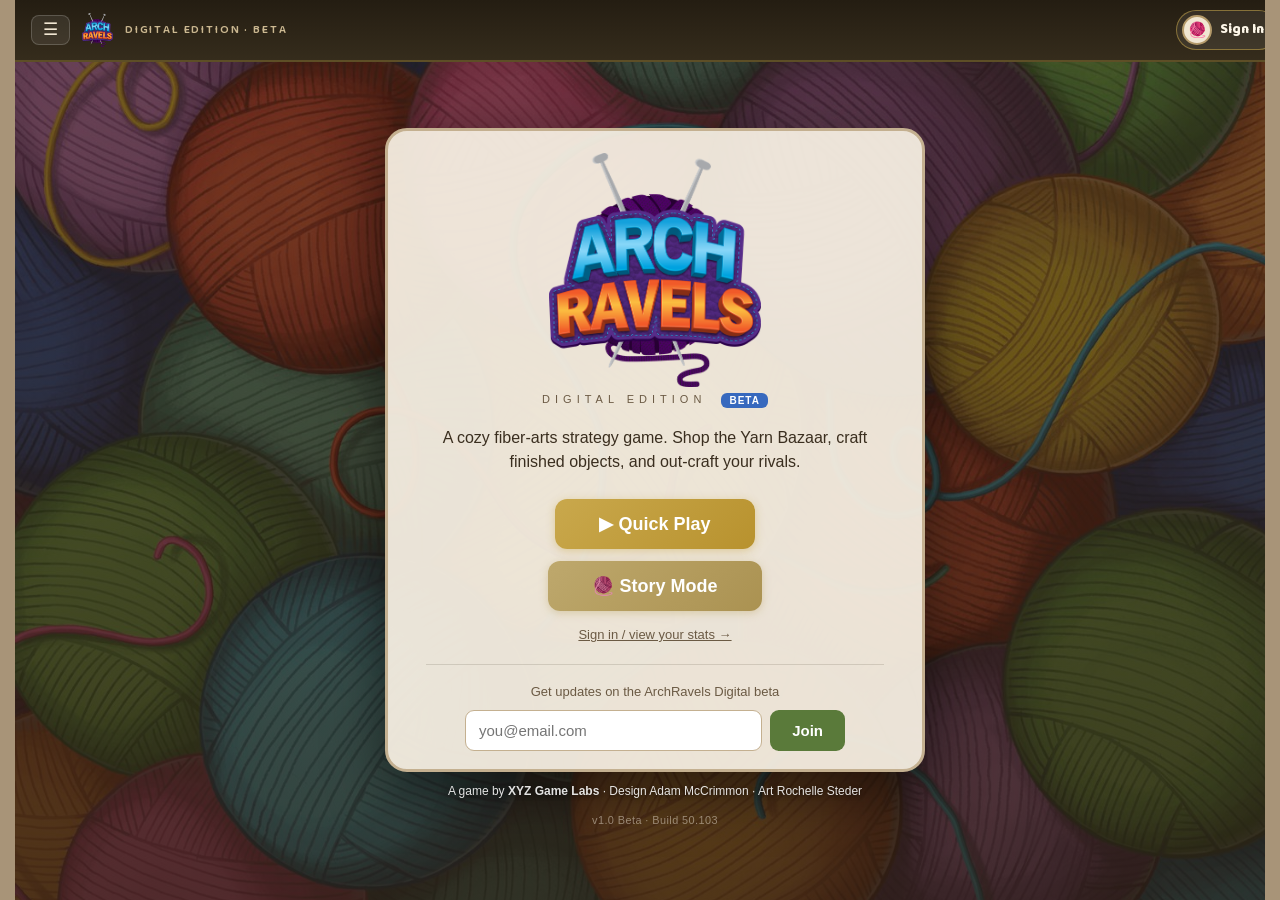
==== commit c9f99ba3: "Fix privacy/terms drawer links: use hosted URLs + open in system browser on iOS (target=_blank was d" ====
--- a/index.html
+++ b/index.html
@@ -13,7 +13,7 @@
     <!-- Game fonts loaded via @font-face in style.css -->
 
     <!-- Game stylesheet -->
-    <link rel="stylesheet" href="css/style.css?v=104">
+    <link rel="stylesheet" href="css/style.css?v=297">
 </head>
 
 <body class="ar-pregame">
@@ -633,18 +633,18 @@
  GAME SCRIPTS
  Load order matters: cards.js (data) → game.js (logic) → ui.js (rendering + boot)
  ============================================================= -->
-    <script src="js/cards.js?v=104"></script>
-    <script src="js/game.js?v=104"></script>
-    <script src="js/audio.js?v=104"></script>
-    <script src="js/ai.js?v=104"></script>
+    <script src="js/cards.js?v=200"></script>
+    <script src="js/game.js?v=260"></script>
+    <script src="js/audio.js?v=200"></script>
+    <script src="js/ai.js?v=200"></script>
     <!-- UI module split from the 6,168-line monolith). ui-core.js MUST
  load first — it declares `var UI`; the rest extend it via Object.assign. -->
-    <script src="js/ui-core.js?v=104"></script>
-    <script src="js/ui-modals1.js?v=104"></script>
-    <script src="js/ui-modals2.js?v=104"></script>
-    <script src="js/ui-panels1.js?v=104"></script>
-    <script src="js/ui-panels2.js?v=104"></script>
-    <script src="js/ui-extra.js?v=104"></script>
+    <script src="js/ui-core.js?v=237"></script>
+    <script src="js/ui-modals1.js?v=249"></script>
+    <script src="js/ui-modals2.js?v=272"></script>
+    <script src="js/ui-panels1.js?v=273"></script>
+    <script src="js/ui-panels2.js?v=273"></script>
+    <script src="js/ui-extra.js?v=262"></script>
 
     <!-- Online multiplayer — DORMANT architecture pass).
  The live game is solo + pass-and-play, with zero dependency on this layer
@@ -652,13 +652,13 @@
  online experiment (lobby.html / mcatoms-xyz/archravels-online) but NOT loaded
  here. Re-add to revive online play from this page.
  <script src="/socket.io/socket.io.js" onerror="console.log('Socket.io not available — local mode')"></script>
- <script src="js/network.js?v=104"></script>
- <script src="js/online-bridge.js?v=104"></script>
+ <script src="js/network.js?v=200"></script>
+ <script src="js/online-bridge.js?v=200"></script>
  -->
 
     <!-- Story Mode (overlay layer) + Supabase auth/save -->
     <script defer src="https://cdn.jsdelivr.net/npm/@supabase/supabase-js@2"></script>
-    <script src="js/story.js?v=104"></script>
+    <script src="js/story.js?v=202"></script>
     <script>(function(){function go(){ if(window.Story) Story.init(); } if(document.readyState==='loading') document.addEventListener('DOMContentLoaded', go); else go();})();</script>
 
     <!-- ⚙️ VERSION STAMP — single source for the footer build badge.
@@ -682,7 +682,7 @@
                 });
             }
         } catch (e) {}
-        var AR_VERSION = { v: '1.0', channel: 'Beta', build: 50, rev: 104 };
+        var AR_VERSION = { v: '1.0', channel: 'Beta', build: 50, rev: 103 };
         window.AR_VERSION = AR_VERSION;
         var label = 'v' + AR_VERSION.v + (AR_VERSION.channel ? ' ' + AR_VERSION.channel : '') + ' · Build ' + AR_VERSION.build + (AR_VERSION.rev ? '.' + AR_VERSION.rev : '');
         function stamp(){ var el = document.getElementById('footerBuild'); if (el) el.textContent = label; var el2 = document.getElementById('infoVersion'); if (el2) el2.textContent = label; var el3 = document.getElementById('navMenuVer'); if (el3) el3.textContent = label; var el4 = document.getElementById('landingBuild'); if (el4) el4.textContent = label; }
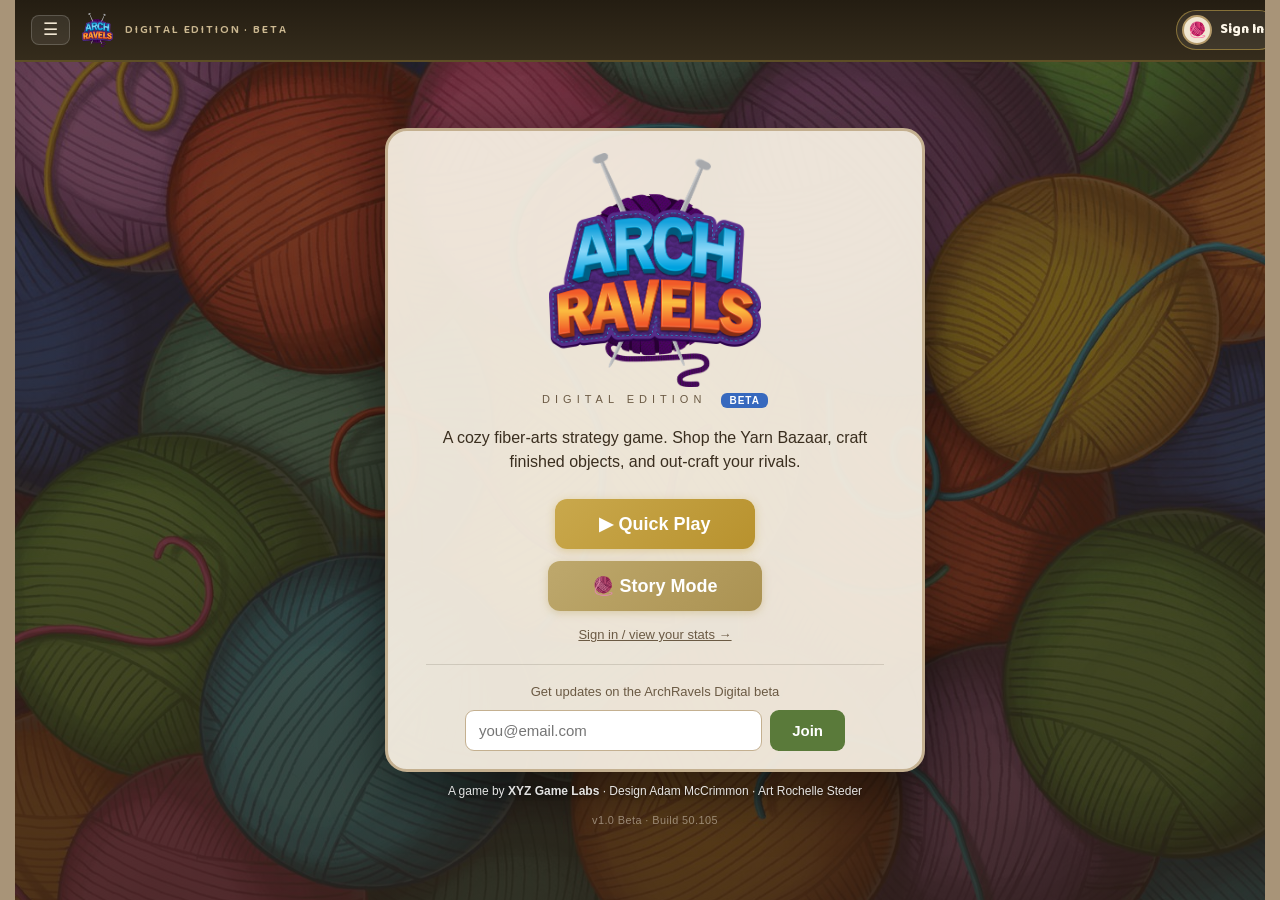
==== commit 1df6b1e8: "Restore v104 changes + fix privacy/terms links (hosted URLs, open in system browser on iOS); v50.105" ====
--- a/index.html
+++ b/index.html
@@ -13,7 +13,7 @@
     <!-- Game fonts loaded via @font-face in style.css -->
 
     <!-- Game stylesheet -->
-    <link rel="stylesheet" href="css/style.css?v=297">
+    <link rel="stylesheet" href="css/style.css?v=105">
 </head>
 
 <body class="ar-pregame">
@@ -633,18 +633,18 @@
  GAME SCRIPTS
  Load order matters: cards.js (data) → game.js (logic) → ui.js (rendering + boot)
  ============================================================= -->
-    <script src="js/cards.js?v=200"></script>
-    <script src="js/game.js?v=260"></script>
-    <script src="js/audio.js?v=200"></script>
-    <script src="js/ai.js?v=200"></script>
+    <script src="js/cards.js?v=105"></script>
+    <script src="js/game.js?v=105"></script>
+    <script src="js/audio.js?v=105"></script>
+    <script src="js/ai.js?v=105"></script>
     <!-- UI module split from the 6,168-line monolith). ui-core.js MUST
  load first — it declares `var UI`; the rest extend it via Object.assign. -->
-    <script src="js/ui-core.js?v=237"></script>
-    <script src="js/ui-modals1.js?v=249"></script>
-    <script src="js/ui-modals2.js?v=272"></script>
-    <script src="js/ui-panels1.js?v=273"></script>
-    <script src="js/ui-panels2.js?v=273"></script>
-    <script src="js/ui-extra.js?v=262"></script>
+    <script src="js/ui-core.js?v=105"></script>
+    <script src="js/ui-modals1.js?v=105"></script>
+    <script src="js/ui-modals2.js?v=105"></script>
+    <script src="js/ui-panels1.js?v=105"></script>
+    <script src="js/ui-panels2.js?v=105"></script>
+    <script src="js/ui-extra.js?v=105"></script>
 
     <!-- Online multiplayer — DORMANT architecture pass).
  The live game is solo + pass-and-play, with zero dependency on this layer
@@ -652,13 +652,13 @@
  online experiment (lobby.html / mcatoms-xyz/archravels-online) but NOT loaded
  here. Re-add to revive online play from this page.
  <script src="/socket.io/socket.io.js" onerror="console.log('Socket.io not available — local mode')"></script>
- <script src="js/network.js?v=200"></script>
- <script src="js/online-bridge.js?v=200"></script>
+ <script src="js/network.js?v=105"></script>
+ <script src="js/online-bridge.js?v=105"></script>
  -->
 
     <!-- Story Mode (overlay layer) + Supabase auth/save -->
     <script defer src="https://cdn.jsdelivr.net/npm/@supabase/supabase-js@2"></script>
-    <script src="js/story.js?v=202"></script>
+    <script src="js/story.js?v=105"></script>
     <script>(function(){function go(){ if(window.Story) Story.init(); } if(document.readyState==='loading') document.addEventListener('DOMContentLoaded', go); else go();})();</script>
 
     <!-- ⚙️ VERSION STAMP — single source for the footer build badge.
@@ -682,7 +682,7 @@
                 });
             }
         } catch (e) {}
-        var AR_VERSION = { v: '1.0', channel: 'Beta', build: 50, rev: 103 };
+        var AR_VERSION = { v: '1.0', channel: 'Beta', build: 50, rev: 105 };
         window.AR_VERSION = AR_VERSION;
         var label = 'v' + AR_VERSION.v + (AR_VERSION.channel ? ' ' + AR_VERSION.channel : '') + ' · Build ' + AR_VERSION.build + (AR_VERSION.rev ? '.' + AR_VERSION.rev : '');
         function stamp(){ var el = document.getElementById('footerBuild'); if (el) el.textContent = label; var el2 = document.getElementById('infoVersion'); if (el2) el2.textContent = label; var el3 = document.getElementById('navMenuVer'); if (el3) el3.textContent = label; var el4 = document.getElementById('landingBuild'); if (el4) el4.textContent = label; }
@@ -810,7 +810,7 @@
                     <div class="nm-ar-line"><img src="Other Images Textures Details/AR Logo Final Aug2019.png" alt="ArchRavels"><span class="nm-name">Digital<span class="nm-beta">Beta</span></span></div>
                     <div class="nm-credits">Designed by <b>Adam McCrimmon</b><br>Art by <b>Rochelle Steder</b></div>
                     <div class="nm-ver" id="navMenuVer">v0.9 Beta</div>
-                    <div class="nm-legal"><a href="privacy.html" target="_blank" rel="noopener">Privacy Policy</a><span>&middot;</span><a href="terms.html" target="_blank" rel="noopener">Terms of Use</a></div>
+                    <div class="nm-legal"><a href="https://archravels.xyzgamelabs.com/privacy.html" target="_blank" rel="noopener" onclick="if(window.Capacitor&amp;&amp;Capacitor.isNativePlatform&amp;&amp;Capacitor.isNativePlatform()){event.preventDefault();window.open(this.href,'_system');}">Privacy Policy</a><span>&middot;</span><a href="https://archravels.xyzgamelabs.com/terms.html" target="_blank" rel="noopener" onclick="if(window.Capacitor&amp;&amp;Capacitor.isNativePlatform&amp;&amp;Capacitor.isNativePlatform()){event.preventDefault();window.open(this.href,'_system');}">Terms of Use</a></div>
                 </div>
                 <a class="nm-footer-bar" href="https://xyzgamelabs.com" target="_blank" rel="noopener">
                     <img src="Other Images Textures Details/XYZ biz assets/XYZ Logo/XYZ_logo_white_nobg.png" alt="XYZ Game Labs">
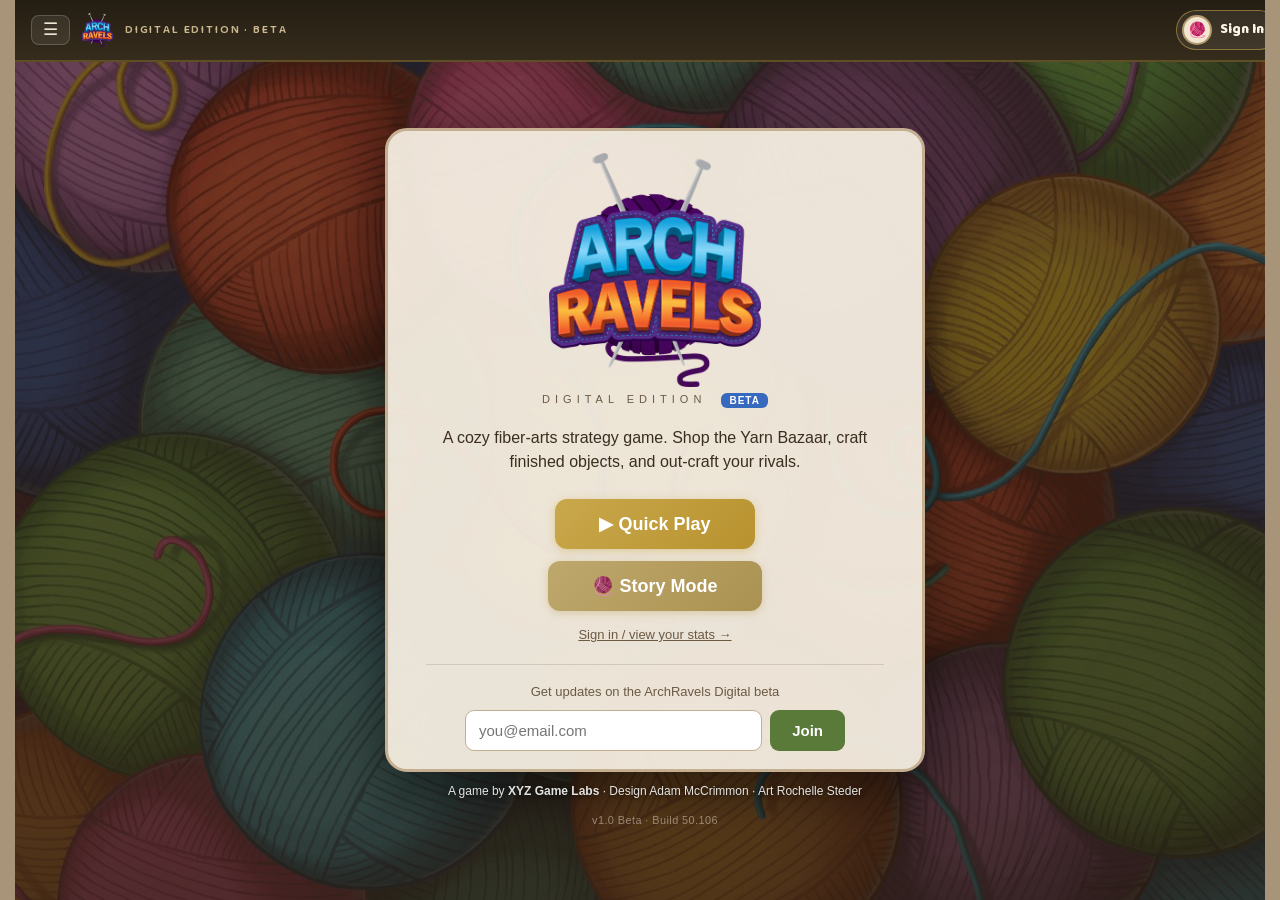
==== commit cdc97541: "v1.0 beta rev 106: What-is overlay, music-stop fix, Awards Season term, in-app legal overlay, stats " ====
--- a/index.html
+++ b/index.html
@@ -13,7 +13,7 @@
     <!-- Game fonts loaded via @font-face in style.css -->
 
     <!-- Game stylesheet -->
-    <link rel="stylesheet" href="css/style.css?v=105">
+    <link rel="stylesheet" href="css/style.css?v=106">
 </head>
 
 <body class="ar-pregame">
@@ -633,18 +633,18 @@
  GAME SCRIPTS
  Load order matters: cards.js (data) → game.js (logic) → ui.js (rendering + boot)
  ============================================================= -->
-    <script src="js/cards.js?v=105"></script>
-    <script src="js/game.js?v=105"></script>
-    <script src="js/audio.js?v=105"></script>
-    <script src="js/ai.js?v=105"></script>
+    <script src="js/cards.js?v=106"></script>
+    <script src="js/game.js?v=106"></script>
+    <script src="js/audio.js?v=106"></script>
+    <script src="js/ai.js?v=106"></script>
     <!-- UI module split from the 6,168-line monolith). ui-core.js MUST
  load first — it declares `var UI`; the rest extend it via Object.assign. -->
-    <script src="js/ui-core.js?v=105"></script>
-    <script src="js/ui-modals1.js?v=105"></script>
-    <script src="js/ui-modals2.js?v=105"></script>
-    <script src="js/ui-panels1.js?v=105"></script>
-    <script src="js/ui-panels2.js?v=105"></script>
-    <script src="js/ui-extra.js?v=105"></script>
+    <script src="js/ui-core.js?v=106"></script>
+    <script src="js/ui-modals1.js?v=106"></script>
+    <script src="js/ui-modals2.js?v=106"></script>
+    <script src="js/ui-panels1.js?v=106"></script>
+    <script src="js/ui-panels2.js?v=106"></script>
+    <script src="js/ui-extra.js?v=106"></script>
 
     <!-- Online multiplayer — DORMANT architecture pass).
  The live game is solo + pass-and-play, with zero dependency on this layer
@@ -652,13 +652,13 @@
  online experiment (lobby.html / mcatoms-xyz/archravels-online) but NOT loaded
  here. Re-add to revive online play from this page.
  <script src="/socket.io/socket.io.js" onerror="console.log('Socket.io not available — local mode')"></script>
- <script src="js/network.js?v=105"></script>
- <script src="js/online-bridge.js?v=105"></script>
+ <script src="js/network.js?v=106"></script>
+ <script src="js/online-bridge.js?v=106"></script>
  -->
 
     <!-- Story Mode (overlay layer) + Supabase auth/save -->
     <script defer src="https://cdn.jsdelivr.net/npm/@supabase/supabase-js@2"></script>
-    <script src="js/story.js?v=105"></script>
+    <script src="js/story.js?v=106"></script>
     <script>(function(){function go(){ if(window.Story) Story.init(); } if(document.readyState==='loading') document.addEventListener('DOMContentLoaded', go); else go();})();</script>
 
     <!-- ⚙️ VERSION STAMP — single source for the footer build badge.
@@ -682,7 +682,7 @@
                 });
             }
         } catch (e) {}
-        var AR_VERSION = { v: '1.0', channel: 'Beta', build: 50, rev: 105 };
+        var AR_VERSION = { v: '1.0', channel: 'Beta', build: 50, rev: 106 };
         window.AR_VERSION = AR_VERSION;
         var label = 'v' + AR_VERSION.v + (AR_VERSION.channel ? ' ' + AR_VERSION.channel : '') + ' · Build ' + AR_VERSION.build + (AR_VERSION.rev ? '.' + AR_VERSION.rev : '');
         function stamp(){ var el = document.getElementById('footerBuild'); if (el) el.textContent = label; var el2 = document.getElementById('infoVersion'); if (el2) el2.textContent = label; var el3 = document.getElementById('navMenuVer'); if (el3) el3.textContent = label; var el4 = document.getElementById('landingBuild'); if (el4) el4.textContent = label; }
@@ -774,6 +774,7 @@
                     <button class="nm-row nm-game-only" onclick="UI.onNavMenuToggle();UI.pauseGame()"><svg viewBox="0 0 24 24"><rect x="6" y="5" width="4" height="14" rx="1"/><rect x="14" y="5" width="4" height="14" rx="1"/></svg>Pause Game</button>
                     <button class="nm-row" id="navScoresBtn" style="display:none" onclick="UI.onNavMenuToggle();UI.showGameOverModal()"><svg viewBox="0 0 24 24"><path d="M8 21h8M12 17v4M6 4h12v5a6 6 0 0 1-12 0V4z"/><path d="M6 6H4v2a3 3 0 0 0 2 2.8M18 6h2v2a3 3 0 0 1-2 2.8"/></svg>View Scores</button>
                     <button class="nm-row" id="navHistoryBtn" style="display:none" onclick="UI.onNavMenuToggle();UI.showTurnHistory()"><svg viewBox="0 0 24 24"><path d="M3 12a9 9 0 1 0 3-6.7"/><path d="M3 4v4h4"/><path d="M12 8v4l3 2"/></svg>Turn History</button>
+                    <button class="nm-row" onclick="UI.onNavMenuToggle();UI.showWhatIsThis()"><svg viewBox="0 0 24 24"><circle cx="12" cy="12" r="9"/><path d="M12 16v-4"/><path d="M12 8h.01"/></svg>What is ArchRavels?</button>
                     <button class="nm-row" onclick="UI.onNavMenuToggle();UI.showHowToPlay()"><svg viewBox="0 0 24 24"><circle cx="12" cy="12" r="9"/><path d="M9.3 9.2a2.7 2.7 0 1 1 3.7 2.5c-.8.3-1 .9-1 1.8"/><path d="M12 17h.01"/></svg>How to Play</button>
                     <button class="nm-row" onclick="UI.onNavMenuToggle();UI.showStoryIntro()"><svg viewBox="0 0 24 24"><path d="M4 5a2 2 0 0 1 2-2h11v18H6a2 2 0 0 1-2-2V5z"/><path d="M9 3v18"/></svg>What is Story Mode?</button>
 
@@ -810,7 +811,7 @@
                     <div class="nm-ar-line"><img src="Other Images Textures Details/AR Logo Final Aug2019.png" alt="ArchRavels"><span class="nm-name">Digital<span class="nm-beta">Beta</span></span></div>
                     <div class="nm-credits">Designed by <b>Adam McCrimmon</b><br>Art by <b>Rochelle Steder</b></div>
                     <div class="nm-ver" id="navMenuVer">v0.9 Beta</div>
-                    <div class="nm-legal"><a href="https://archravels.xyzgamelabs.com/privacy.html" target="_blank" rel="noopener" onclick="if(window.Capacitor&amp;&amp;Capacitor.isNativePlatform&amp;&amp;Capacitor.isNativePlatform()){event.preventDefault();window.open(this.href,'_system');}">Privacy Policy</a><span>&middot;</span><a href="https://archravels.xyzgamelabs.com/terms.html" target="_blank" rel="noopener" onclick="if(window.Capacitor&amp;&amp;Capacitor.isNativePlatform&amp;&amp;Capacitor.isNativePlatform()){event.preventDefault();window.open(this.href,'_system');}">Terms of Use</a></div>
+                    <div class="nm-legal"><a href="privacy.html" rel="noopener" onclick="return openLegal('privacy','Privacy Policy')">Privacy Policy</a><span>&middot;</span><a href="terms.html" rel="noopener" onclick="return openLegal('terms','Terms of Use')">Terms of Use</a></div>
                 </div>
                 <a class="nm-footer-bar" href="https://xyzgamelabs.com" target="_blank" rel="noopener">
                     <img src="Other Images Textures Details/XYZ biz assets/XYZ Logo/XYZ_logo_white_nobg.png" alt="XYZ Game Labs">
@@ -850,5 +851,10 @@
         var ov = document.getElementById('nmExitOverlay'); if (ov) ov.addEventListener('click', function (e) { if (e.target === ov) NMExit.close(); });
     });
     </script>
+<script>
+window.openLegal=function(w,t){var n=!!(window.Capacitor&&Capacitor.isNativePlatform&&Capacitor.isNativePlatform());if(!n){window.open(w+".html","_blank","noopener");return false;}var f=document.getElementById("legalFrame");if(f)f.src=w+".html?embed=1";var e=document.getElementById("legalTitle");if(e)e.textContent=t||"";var m=document.getElementById("legalModal");if(m)m.style.display="flex";return false;};
+window.closeLegal=function(){var m=document.getElementById("legalModal");if(m)m.style.display="none";var f=document.getElementById("legalFrame");if(f)f.src="about:blank";};
+</script>
+<div id="legalModal" class="legal-modal" onclick="if(event.target===this)closeLegal()"><div class="legal-modal-card"><div class="legal-modal-head"><span id="legalTitle">Privacy Policy</span><button type="button" class="legal-modal-close" onclick="closeLegal()" aria-label="Close">&times;</button></div><iframe id="legalFrame" title="Legal document" src="about:blank"></iframe></div></div>
 </body>
 </html>
--- a/css/style.css
+++ b/css/style.css
@@ -10728,3 +10728,45 @@
         font-size: 10px;
     }
 }
+
+/* In-app legal (privacy/terms) overlay */
+.legal-modal{display:none;position:fixed;inset:0;z-index:99999;background:rgba(0,0,0,.55);align-items:center;justify-content:center;padding:10px}
+.legal-modal-card{background:#f4ead2;border-radius:14px;width:100%;max-width:760px;height:92%;max-height:92vh;display:flex;flex-direction:column;overflow:hidden;box-shadow:0 20px 60px rgba(0,0,0,.5)}
+.legal-modal-head{display:flex;align-items:center;justify-content:space-between;gap:10px;padding:calc(env(safe-area-inset-top,0px) + 10px) 14px 10px;background:linear-gradient(180deg,#241d12,#352c1c);color:#fdf6e8;font-weight:700;font-size:15px}
+.legal-modal-close{background:rgba(255,255,255,.08);border:1.5px solid rgba(201,168,76,.5);color:#fdf6e8;border-radius:999px;width:34px;height:34px;font-size:22px;line-height:1;cursor:pointer;flex:0 0 auto}
+.legal-modal iframe{flex:1;width:100%;border:0;background:#f4ead2}
+
+/* Buy-the-game (upgrade) sheet — cream card so it reads as a modal over the story bg */
+#story-root .up-sheet{max-width:540px;margin:6px auto 0;background:var(--cream,#fff8ec);border:1px solid var(--tan-d,#b89e78);border-radius:18px;padding:22px 20px 24px;box-shadow:0 22px 60px rgba(0,0,0,.55)}
+#story-root .up-sheet .crumb{color:var(--walnut,#3a2a1d);text-shadow:none}
+#story-root .up-sheet .st-h1,#story-root .up-sheet .st-sub{color:var(--walnut,#3a2a1d)}
+/* Tangled cat tappable above the app's always-open yarn bowl */
+body.cap-native .player-area .tangled-board-cat{z-index:30;pointer-events:auto}
+
+
+/* What is ArchRavels? overlay (main-nav newcomer overview) */
+.wit-back{position:fixed;inset:0;z-index:1200;display:none;align-items:flex-start;justify-content:center;padding:16px 14px;overflow-y:auto;-webkit-overflow-scrolling:touch;background:rgba(30,24,16,.72)}
+.wit-back.open{display:flex}
+.wit{width:100%;max-width:520px;margin:auto;background:linear-gradient(180deg,#fbf3df 0%,#f4ead2 100%);border:1px solid rgba(201,168,76,.5);border-radius:22px;overflow:hidden;box-shadow:0 24px 60px rgba(0,0,0,.45);position:relative;color:#3a2e1f;line-height:1.55}
+.wit-x{position:absolute;top:12px;right:14px;width:34px;height:34px;border:none;border-radius:50%;background:rgba(58,46,31,.10);color:#3a2e1f;font-size:22px;line-height:1;cursor:pointer;z-index:2}
+.wit-head{padding:26px 26px 16px;text-align:center;background:linear-gradient(180deg,rgba(55,105,190,.10),transparent)}
+.wit-logo{height:104px;width:auto;display:block;margin:2px auto 12px;filter:drop-shadow(0 4px 10px rgba(0,0,0,.18))}
+.wit-head h2{font-size:25px;margin:2px 0 8px;color:#3a2e1f}
+.wit-lead{font-size:15px;color:#2b5499;font-weight:700;max-width:420px;margin:0 auto}
+.wit-body{padding:6px 26px 8px}
+.wit-p{font-size:14.5px;color:#4a3b28;margin:14px 0}
+.wit-h{font-size:12px;font-weight:800;letter-spacing:1.6px;text-transform:uppercase;color:#2b5499;margin:22px 0 10px;display:flex;align-items:center;gap:8px}
+.wit-h::after{content:"";flex:1;height:1px;background:rgba(58,46,31,.14)}
+.wit-modes{display:grid;gap:10px}
+.wit-mode{display:flex;gap:12px;align-items:flex-start;background:#fff;border:1px solid rgba(58,46,31,.14);border-radius:14px;padding:12px 14px}
+.wit-mode .em{font-size:22px;line-height:1;margin-top:1px}
+.wit-mode .mt{font-weight:800;font-size:14.5px;color:#3a2e1f}
+.wit-mode .md{font-size:13px;color:#6b5a42;margin-top:2px}
+.wit-win{margin:20px 0 6px;background:linear-gradient(180deg,#fff,#fdf6e5);border:1px dashed rgba(201,168,76,.7);border-radius:14px;padding:14px 16px;text-align:center;font-size:13.5px;color:#4a3b28}
+.wit-win b{color:#2b5499}
+.wit-cta{display:flex;gap:10px;padding:8px 26px 6px;flex-wrap:wrap}
+.wit-btn{flex:1;min-width:150px;border:none;border-radius:999px;padding:13px 16px;font-size:14px;font-weight:800;cursor:pointer;text-align:center;display:inline-flex;align-items:center;justify-content:center;gap:7px}
+.wit-btn.primary{background:#3769BE;color:#fff}
+.wit-btn.ghost{background:rgba(58,46,31,.06);color:#3a2e1f}
+.wit-foot{padding:14px 26px 24px;text-align:center;font-size:12.5px;color:#8a7a5c}
+.wit-foot b{color:#6b5a42}
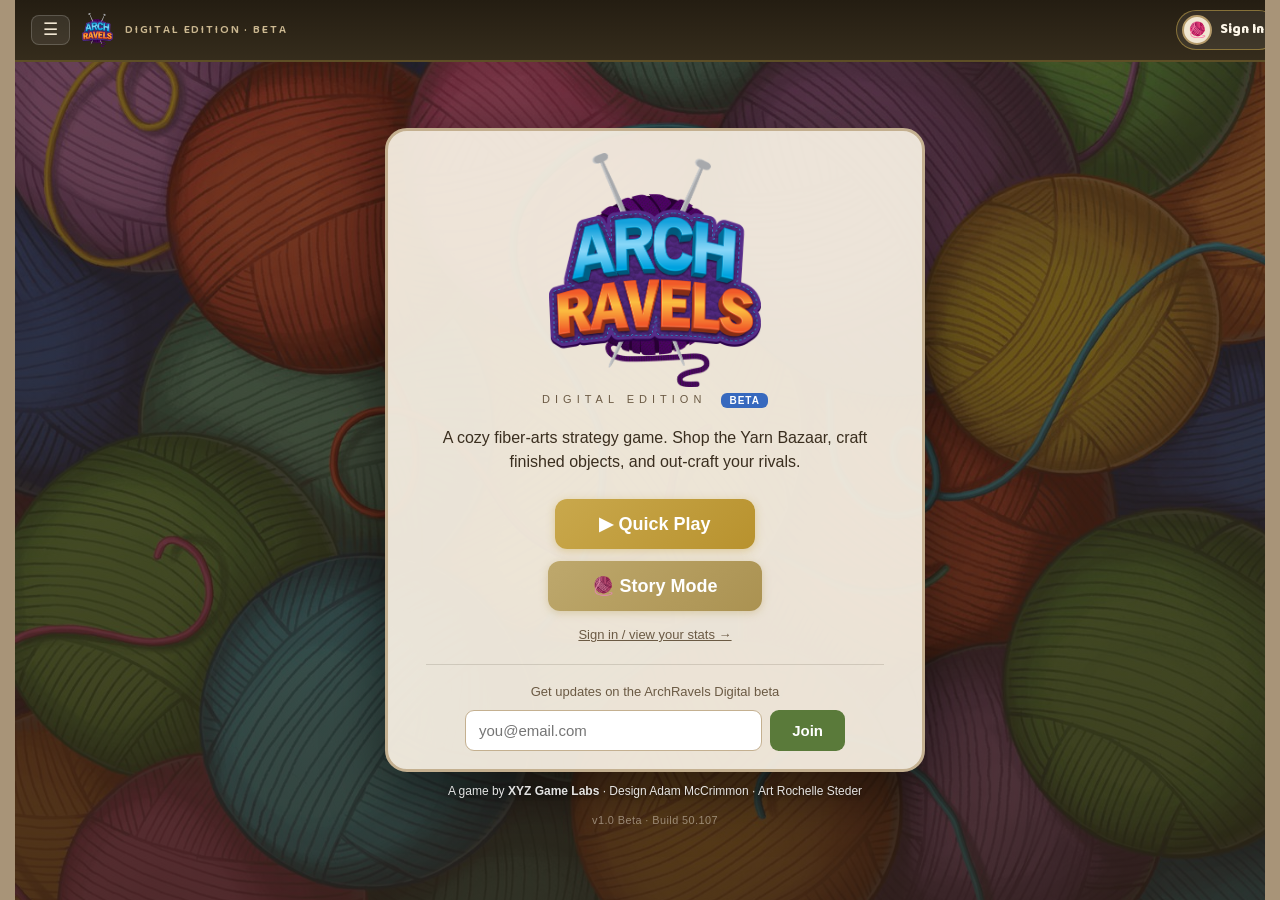
==== commit 586cae9f: "rev 107: OG/Twitter share tags + og-share.jpg social card + real page title" ====
--- a/index.html
+++ b/index.html
@@ -3,7 +3,21 @@
 <head>
     <meta charset="UTF-8">
     <meta name="viewport" content="width=device-width, initial-scale=1.0, maximum-scale=1.0, user-scalable=no, viewport-fit=cover">
-    <title>ArchRavels Digital Prototype</title>
+    <title>ArchRavels — Play the Cozy Board Game Free in Your Browser</title>
+    <meta name="description" content="ArchRavels — the cozy fiber arts board game, free in your browser. Shop the Yarn Bazaar, craft hats, scarves &amp; bears, and out-stitch your rivals. Solo &amp; pass-and-play, no download.">
+    <!-- Open Graph / social share cards -->
+    <meta property="og:type" content="website">
+    <meta property="og:site_name" content="XYZ Game Labs">
+    <meta property="og:title" content="ArchRavels — The Cozy Board Game, Free in Your Browser">
+    <meta property="og:description" content="Shop the Yarn Bazaar, craft cozy things, out-stitch your rivals. Solo &amp; pass-and-play. No download, no signup.">
+    <meta property="og:url" content="https://archravels.xyzgamelabs.com/">
+    <meta property="og:image" content="https://archravels.xyzgamelabs.com/og-share.jpg">
+    <meta property="og:image:width" content="1200">
+    <meta property="og:image:height" content="630">
+    <meta name="twitter:card" content="summary_large_image">
+    <meta name="twitter:title" content="ArchRavels — The Cozy Board Game, Free in Your Browser">
+    <meta name="twitter:description" content="Shop the Yarn Bazaar, craft cozy things, out-stitch your rivals. Free in your browser — no download.">
+    <meta name="twitter:image" content="https://archravels.xyzgamelabs.com/og-share.jpg">
     <!-- GoatCounter traffic analytics -->
     <script data-goatcounter="https://ardigital.goatcounter.com/count" async src="//gc.zgo.at/count.js"></script>
     <link rel="icon" type="image/x-icon" href="favicon.ico">
@@ -682,7 +696,7 @@
                 });
             }
         } catch (e) {}
-        var AR_VERSION = { v: '1.0', channel: 'Beta', build: 50, rev: 106 };
+        var AR_VERSION = { v: '1.0', channel: 'Beta', build: 50, rev: 107 };
         window.AR_VERSION = AR_VERSION;
         var label = 'v' + AR_VERSION.v + (AR_VERSION.channel ? ' ' + AR_VERSION.channel : '') + ' · Build ' + AR_VERSION.build + (AR_VERSION.rev ? '.' + AR_VERSION.rev : '');
         function stamp(){ var el = document.getElementById('footerBuild'); if (el) el.textContent = label; var el2 = document.getElementById('infoVersion'); if (el2) el2.textContent = label; var el3 = document.getElementById('navMenuVer'); if (el3) el3.textContent = label; var el4 = document.getElementById('landingBuild'); if (el4) el4.textContent = label; }
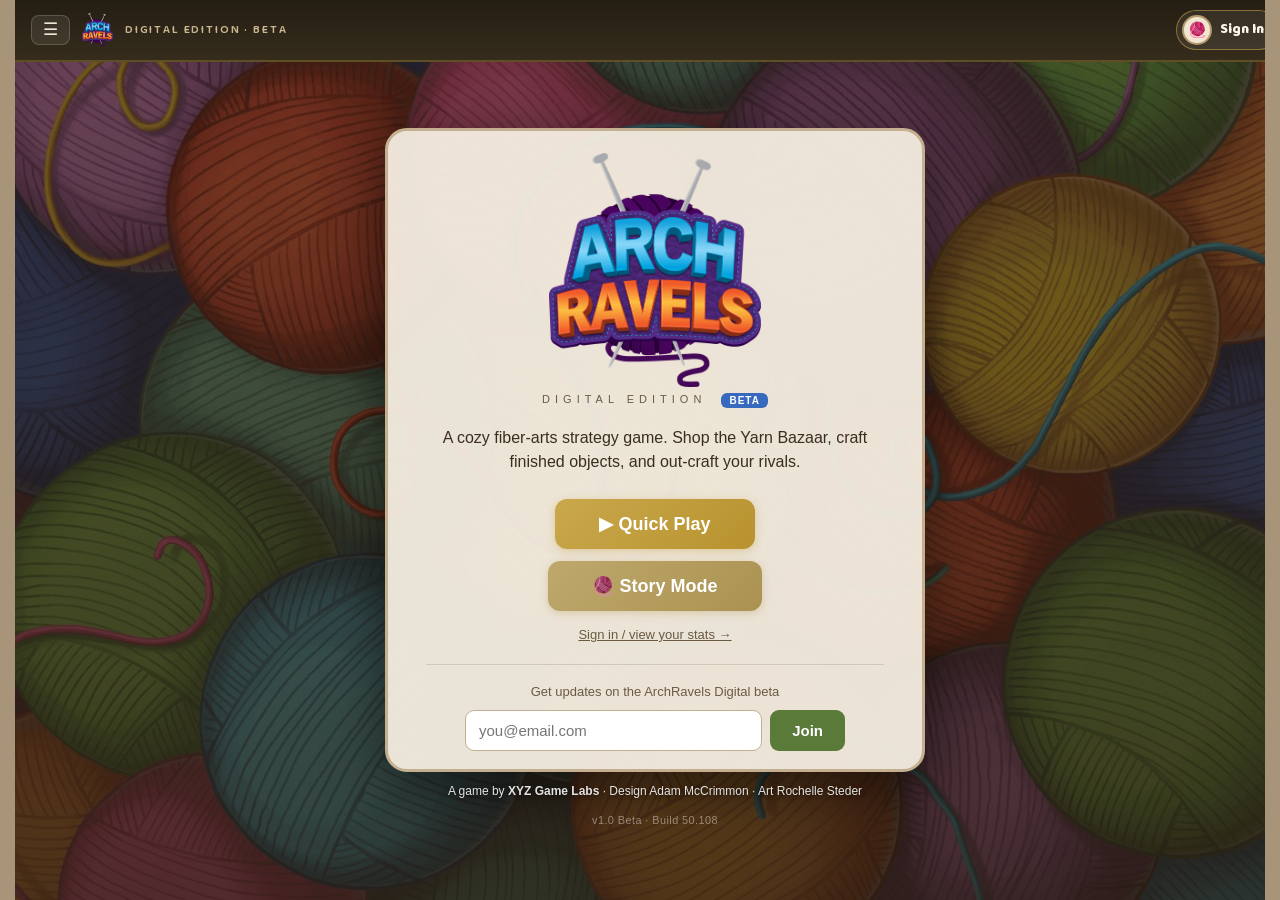
==== commit 3825598d: "rev 108: SR grid-up (rows of 3, play-blocking fix) + desktop QA batch (FO drawer, SR preview clamp, " ====
--- a/index.html
+++ b/index.html
@@ -27,7 +27,7 @@
     <!-- Game fonts loaded via @font-face in style.css -->
 
     <!-- Game stylesheet -->
-    <link rel="stylesheet" href="css/style.css?v=106">
+    <link rel="stylesheet" href="css/style.css?v=108">
 </head>
 
 <body class="ar-pregame">
@@ -647,18 +647,18 @@
  GAME SCRIPTS
  Load order matters: cards.js (data) → game.js (logic) → ui.js (rendering + boot)
  ============================================================= -->
-    <script src="js/cards.js?v=106"></script>
-    <script src="js/game.js?v=106"></script>
-    <script src="js/audio.js?v=106"></script>
-    <script src="js/ai.js?v=106"></script>
+    <script src="js/cards.js?v=108"></script>
+    <script src="js/game.js?v=108"></script>
+    <script src="js/audio.js?v=108"></script>
+    <script src="js/ai.js?v=108"></script>
     <!-- UI module split from the 6,168-line monolith). ui-core.js MUST
  load first — it declares `var UI`; the rest extend it via Object.assign. -->
-    <script src="js/ui-core.js?v=106"></script>
-    <script src="js/ui-modals1.js?v=106"></script>
-    <script src="js/ui-modals2.js?v=106"></script>
-    <script src="js/ui-panels1.js?v=106"></script>
-    <script src="js/ui-panels2.js?v=106"></script>
-    <script src="js/ui-extra.js?v=106"></script>
+    <script src="js/ui-core.js?v=108"></script>
+    <script src="js/ui-modals1.js?v=108"></script>
+    <script src="js/ui-modals2.js?v=108"></script>
+    <script src="js/ui-panels1.js?v=108"></script>
+    <script src="js/ui-panels2.js?v=108"></script>
+    <script src="js/ui-extra.js?v=108"></script>
 
     <!-- Online multiplayer — DORMANT architecture pass).
  The live game is solo + pass-and-play, with zero dependency on this layer
@@ -666,13 +666,13 @@
  online experiment (lobby.html / mcatoms-xyz/archravels-online) but NOT loaded
  here. Re-add to revive online play from this page.
  <script src="/socket.io/socket.io.js" onerror="console.log('Socket.io not available — local mode')"></script>
- <script src="js/network.js?v=106"></script>
- <script src="js/online-bridge.js?v=106"></script>
+ <script src="js/network.js?v=108"></script>
+ <script src="js/online-bridge.js?v=108"></script>
  -->
 
     <!-- Story Mode (overlay layer) + Supabase auth/save -->
     <script defer src="https://cdn.jsdelivr.net/npm/@supabase/supabase-js@2"></script>
-    <script src="js/story.js?v=106"></script>
+    <script src="js/story.js?v=108"></script>
     <script>(function(){function go(){ if(window.Story) Story.init(); } if(document.readyState==='loading') document.addEventListener('DOMContentLoaded', go); else go();})();</script>
 
     <!-- ⚙️ VERSION STAMP — single source for the footer build badge.
@@ -696,7 +696,7 @@
                 });
             }
         } catch (e) {}
-        var AR_VERSION = { v: '1.0', channel: 'Beta', build: 50, rev: 107 };
+        var AR_VERSION = { v: '1.0', channel: 'Beta', build: 50, rev: 108 };
         window.AR_VERSION = AR_VERSION;
         var label = 'v' + AR_VERSION.v + (AR_VERSION.channel ? ' ' + AR_VERSION.channel : '') + ' · Build ' + AR_VERSION.build + (AR_VERSION.rev ? '.' + AR_VERSION.rev : '');
         function stamp(){ var el = document.getElementById('footerBuild'); if (el) el.textContent = label; var el2 = document.getElementById('infoVersion'); if (el2) el2.textContent = label; var el3 = document.getElementById('navMenuVer'); if (el3) el3.textContent = label; var el4 = document.getElementById('landingBuild'); if (el4) el4.textContent = label; }
--- a/css/style.css
+++ b/css/style.css
@@ -1006,9 +1006,18 @@
     left: 10%;
     z-index: 4;
     display: none;           /* shown by JS when player holds SRs */
-    flex-direction: row;
+    /* 7/12 (Adam, backlog I): JS builds .sr-reminder-row wrappers (3 cards
+ max each); column-reverse stacks rows UPWARD from the bottom-left. */
+    flex-direction: column-reverse;
+    max-width: calc(3 * clamp(44px, 5.5vw, 66px) + 12px);
     gap: 6px;
     pointer-events: auto;
+}
+.sr-reminder-row { display: flex; gap: 6px; justify-content: flex-start; }
+/* every card = exactly 1/3 of the row (minus the two gaps), all platforms */
+.sr-board-reminder .sr-reminder-row .sr-reminder-card {
+    width: calc((100% - 12px) / 3);
+    flex: 0 0 auto;
 }
 .sr-reminder-card {
     width: clamp(44px, 5.5vw, 66px);   /* ~10% bigger than before */
@@ -7230,12 +7239,12 @@
  ================================================================= */
 body.cap-native .nav-bar {
     height: auto;
-    padding-top: calc(var(--sat) - 6px);   /* sit closer under the notch — reclaim the dead band */
+    padding-top: calc(var(--sat) + 4px);   /* +10px menu-bar headroom (Adam 7/12) */
     padding-bottom: 3px;
     box-sizing: border-box;
 }
 body.cap-native .game-layout {
-    padding-top: calc(52px + var(--sat));
+    padding-top: calc(62px + var(--sat));  /* +10 to match the taller nav (Adam 7/12) */
     padding-bottom: calc(var(--ab-h, 132px) + 16px);
 }
 body.cap-native .action-bar-wrapper {
@@ -7475,18 +7484,18 @@
  slide it up UNDER the feed. Page never scrolls; bazaar may clip
  behind the action-bar band deliberately. NO transform zoom - unit
  scale is layout-true (board share absorbed old zoom: 64% x 1.15). */
-    /* ⭐ BLESSED: iPad 11" targets */
+    /* ⭐ BLESSED: iPad 11" targets — FINAL, Adam tuner v3 7/12 */
     --tpz-unit-scale: 103%;
-    --tpz-space-top: 18px;     /* unit Y: gap under the nav, >= 0 */
+    --tpz-space-top: 12px;     /* unit Y: gap under the nav, >= 0 (Adam tuner v3 7/12) */
     --tpz-unit-x: -30px;
     --tpz-board: 67.5%;        /* board share within the unit */
     --tpz-bowl-sz: 49%;
     --tpz-bowl-x: -80%;
     --tpz-bowl-y: 49.5%;
-    --tpz-gap-mid: 60px;       /* the ONE gap: unit -> bazaar */
+    --tpz-gap-mid: 60px;       /* the ONE gap: unit -> bazaar (Adam tuner v3 7/12) */
     --tpz-feed-w: 99%;
     --tpz-feed-x: 0%;
-    --tpz-feed-dy: 55px;      /* feed hover: 0 = bazaar top edge; - up into the gap, + down the whole board */
+    --tpz-feed-dy: 55px;      /* feed hover: 0 = bazaar top edge; - up into the gap, + down the whole board (Adam tuner v3 7/12) */
     --tpz-bazaar-w: 100%;
     --tpz-pad: 0px;
     --tpz-bar-h: 80px;        /* action-bar band: constant, sized to the tallest (restock) state */
@@ -9692,9 +9701,9 @@
     body:is(.cap-native, .web-rich) .color-pick-progress { padding: 10px 12px; gap: 8px; }
     body:is(.cap-native, .web-rich) .color-pick-progress .cpp-label { font-size: 17px; }
     body:is(.cap-native, .web-rich) .color-pick-progress .cpp-empty { font-size: 16px; padding: 4px 16px; }
-    body:is(.cap-native, .web-rich) #colorPickerModal .otc-need-card img { width: 52px; height: 52px; }
-    body:is(.cap-native, .web-rich) #colorPickerModal .otc-need-card-name,
-    body:is(.cap-native, .web-rich) #colorPickerModal .otc-chip { font-size: 17px; }
+    body:is(.cap-native, .web-rich) :is(#colorPickerModal, #yarnSaleModal) .otc-need-card img { width: 52px; height: 52px; }
+    body:is(.cap-native, .web-rich) :is(#colorPickerModal, #yarnSaleModal) .otc-need-card-name,
+    body:is(.cap-native, .web-rich) :is(#colorPickerModal, #yarnSaleModal) .otc-chip { font-size: 17px; }
 }
 
 /* =================================================================
@@ -9737,16 +9746,16 @@
         height: 24px;
         font-size: 13px;
     }
-    body:is(.cap-native, .web-rich) #colorPickerModal .otc-pattern-grid .otc-need-card .craft-cost-dot {
+    body:is(.cap-native, .web-rich) :is(#colorPickerModal, #yarnSaleModal) .otc-pattern-grid .otc-need-card .craft-cost-dot {
         width: 24px;
         height: 24px;
     }
-    body:is(.cap-native, .web-rich) #colorPickerModal .otc-dot { width: 24px; height: 24px; }
+    body:is(.cap-native, .web-rich) :is(#colorPickerModal, #yarnSaleModal) .otc-dot { width: 24px; height: 24px; }
     body:is(.cap-native, .web-rich) #colorPickerModal .craft-cost-dot::after,
-    body:is(.cap-native, .web-rich) #colorPickerModal .otc-dot::after { font-size: 13px; }
-    body:is(.cap-native, .web-rich) #colorPickerModal .otc-need-card { padding: 12px 12px; gap: 10px; }
-    body:is(.cap-native, .web-rich) #colorPickerModal .otc-need-card img { width: 58px; height: 58px; }
-    body:is(.cap-native, .web-rich) #colorPickerModal .otc-need-card-name { font-size: 19px; }
+    body:is(.cap-native, .web-rich) :is(#colorPickerModal, #yarnSaleModal) .otc-dot::after { font-size: 13px; }
+    body:is(.cap-native, .web-rich) :is(#colorPickerModal, #yarnSaleModal) .otc-need-card { padding: 12px 12px; gap: 10px; }
+    body:is(.cap-native, .web-rich) :is(#colorPickerModal, #yarnSaleModal) .otc-need-card img { width: 58px; height: 58px; }
+    body:is(.cap-native, .web-rich) :is(#colorPickerModal, #yarnSaleModal) .otc-need-card-name { font-size: 19px; }
 }
 
 /* =================================================================
@@ -10295,6 +10304,7 @@
     body:is(.cap-native, .web-rich) .sr-detail-req { font-size: 16.5px; }
     body:is(.cap-native, .web-rich) .sr-detail-note { font-size: 15.5px; font-family: 'Baloo2', var(--font-system); }
     body:is(.cap-native, .web-rich) .sr-reminder-card { width: clamp(70px, 8.8vw, 108px); }
+    body:is(.cap-native, .web-rich) .sr-board-reminder { max-width: calc(3 * clamp(70px, 8.8vw, 108px) + 12px); }
 }
 
 /* Learn-card detail lines = Baloo (data, not storybook);
@@ -10564,19 +10574,19 @@
         max-width: min(100%, calc(73vh * 1.479));  /* +10% */
     }
     /* context scaled ~25% down */
-    body.web-rich:not(.cap-native) #colorPickerModal .otc-peek-bowl,
+    body.web-rich:not(.cap-native) :is(#colorPickerModal, #yarnSaleModal) .otc-peek-bowl,
     body.web-rich:not(.cap-native) .yarn-sale-content .otc-peek-bowl {
         max-width: min(100%, calc(16vh * 2.19));
     }
-    body.web-rich:not(.cap-native) #colorPickerModal .otc-need-card img,
+    body.web-rich:not(.cap-native) :is(#colorPickerModal, #yarnSaleModal) .otc-need-card img,
     body.web-rich:not(.cap-native) .yarn-sale-content .otc-need-card img {
         width: 38px; height: 38px;
     }
-    body.web-rich:not(.cap-native) #colorPickerModal .otc-need-card-name,
+    body.web-rich:not(.cap-native) :is(#colorPickerModal, #yarnSaleModal) .otc-need-card-name,
     body.web-rich:not(.cap-native) .yarn-sale-content .otc-need-card-name {
         font-size: 14px;
     }
-    body.web-rich:not(.cap-native) #colorPickerModal .otc-need-card,
+    body.web-rich:not(.cap-native) :is(#colorPickerModal, #yarnSaleModal) .otc-need-card,
     body.web-rich:not(.cap-native) .yarn-sale-content .otc-need-card {
         padding: 6px 8px; gap: 6px;
     }
@@ -10701,28 +10711,28 @@
 /* Side-by-side pickers: pattern cards sized so COST DOTS always fit inside
  the card — smaller dots/img/name in the left column. */
 @media (min-width: 1000px) and (pointer: fine) {
-    body.web-rich:not(.cap-native) #colorPickerModal .otc-need-card,
+    body.web-rich:not(.cap-native) :is(#colorPickerModal, #yarnSaleModal) .otc-need-card,
     body.web-rich:not(.cap-native) .yarn-sale-content .otc-need-card {
         min-width: 0;
         padding: 6px 8px;
         gap: 6px;
     }
-    body.web-rich:not(.cap-native) #colorPickerModal .otc-need-card img,
+    body.web-rich:not(.cap-native) :is(#colorPickerModal, #yarnSaleModal) .otc-need-card img,
     body.web-rich:not(.cap-native) .yarn-sale-content .otc-need-card img {
         width: 32px; height: 32px;
     }
-    body.web-rich:not(.cap-native) #colorPickerModal .otc-need-card-name,
+    body.web-rich:not(.cap-native) :is(#colorPickerModal, #yarnSaleModal) .otc-need-card-name,
     body.web-rich:not(.cap-native) .yarn-sale-content .otc-need-card-name {
         font-size: 13px;
     }
-    body.web-rich:not(.cap-native) #colorPickerModal .otc-need-card .craft-cost-dot,
-    body.web-rich:not(.cap-native) #colorPickerModal .otc-need-card .otc-dot,
+    body.web-rich:not(.cap-native) :is(#colorPickerModal, #yarnSaleModal) .otc-need-card .craft-cost-dot,
+    body.web-rich:not(.cap-native) :is(#colorPickerModal, #yarnSaleModal) .otc-need-card .otc-dot,
     body.web-rich:not(.cap-native) .yarn-sale-content .otc-need-card .craft-cost-dot,
     body.web-rich:not(.cap-native) .yarn-sale-content .otc-need-card .otc-dot {
         width: 18px; height: 18px;
     }
-    body.web-rich:not(.cap-native) #colorPickerModal .otc-need-card .craft-cost-dot::after,
-    body.web-rich:not(.cap-native) #colorPickerModal .otc-need-card .otc-dot::after,
+    body.web-rich:not(.cap-native) :is(#colorPickerModal, #yarnSaleModal) .otc-need-card .craft-cost-dot::after,
+    body.web-rich:not(.cap-native) :is(#colorPickerModal, #yarnSaleModal) .otc-need-card .otc-dot::after,
     body.web-rich:not(.cap-native) .yarn-sale-content .otc-need-card .craft-cost-dot::after,
     body.web-rich:not(.cap-native) .yarn-sale-content .otc-need-card .otc-dot::after {
         font-size: 10px;
@@ -10770,3 +10780,311 @@
 .wit-btn.ghost{background:rgba(58,46,31,.06);color:#3a2e1f}
 .wit-foot{padding:14px 26px 24px;text-align:center;font-size:12.5px;color:#8a7a5c}
 .wit-foot b{color:#6b5a42}
+
+/* ===== unlock-code entry (upgrade screen) ===== */
+.up-code{ margin-top:10px; text-align:center; }
+.up-code-link{ background:none; border:none; color:inherit; opacity:.75; text-decoration:underline; cursor:pointer; font-size:14px; padding:6px; }
+.up-code-link:hover{ opacity:1; }
+#upCodeRow{ display:none; gap:8px; justify-content:center; align-items:center; margin-top:8px; }
+#upCodeRow input{ flex:0 1 220px; min-width:0; text-transform:uppercase; letter-spacing:2px; text-align:center; padding:10px 12px; border-radius:10px; border:2px solid rgba(0,0,0,.35); font-weight:700; font-size:15px; }
+
+
+/* =================================================================
+ 7/12 (Adam feedback H): bowl+picker modal TOO BIG on tablet
+ portrait — same layout, rendered smaller with real margin around it.
+ zoom shrinks the whole modal proportionally (WebKit + Chrome OK).
+ Tune the 0.82 if Adam wants tighter/looser.
+ ================================================================= */
+@media (min-width: 600px) and (orientation: portrait) {
+    body:is(.cap-native, .web-rich) #colorPickerModal .modal-content {
+        zoom: 0.86;
+        width: min(94vw, 820px);
+        max-width: 820px;
+        max-height: 92vh;
+        overflow-y: auto;
+        border-radius: 18px;
+    }
+}
+
+/* =================================================================
+ 7/12 (Adam spec H, v2): picker modal RESTRUCTURE — tablet portrait.
+ Top: bowl LEFT + pattern STACK right · SRs = full-width row under ·
+ then a one-row "mini action bar": title/instructions LEFT + picks
+ progress RIGHT · tray below. Pure CSS grid, DOM untouched.
+ ================================================================= */
+@media (min-width: 600px) and (orientation: portrait) {
+    body:is(.cap-native, .web-rich) #colorPickerModal .modal-content {
+        display: grid;
+        grid-template-columns: auto 1fr;
+        column-gap: 14px;
+        align-items: center;
+    }
+    body:is(.cap-native, .web-rich) :is(#colorPickerModal, #yarnSaleModal) .otc-container { grid-column: 1 / -1; grid-row: 1; }
+    body:is(.cap-native, .web-rich) #colorPickerModal .modal-title {
+        grid-column: 1; grid-row: 2;
+        margin: 6px 0; font-size: 19px; text-align: left; white-space: nowrap;
+    }
+    body:is(.cap-native, .web-rich) #colorPickerModal .color-pick-progress { grid-column: 2; grid-row: 2; margin: 6px 0; }
+    body:is(.cap-native, .web-rich) #colorPickerModal .color-picker-grid { grid-column: 1 / -1; grid-row: 3; }
+
+    /* context block: bowl left, patterns stacked right, SRs full row */
+    body:is(.cap-native, .web-rich) :is(#colorPickerModal, #yarnSaleModal) .otc-wrap {
+        display: grid;
+        grid-template-columns: minmax(0, 1fr) 176px;
+        column-gap: 14px; row-gap: 6px;
+        align-items: start;
+    }
+    body:is(.cap-native, .web-rich) :is(#colorPickerModal, #yarnSaleModal) .otc-player-name { grid-column: 1 / -1; }
+    body:is(.cap-native, .web-rich) :is(#colorPickerModal, #yarnSaleModal) .otc-bowl { grid-column: 1; grid-row: 2 / span 2; }
+    body:is(.cap-native, .web-rich) :is(#colorPickerModal, #yarnSaleModal) .otc-wrap .otc-section-label { grid-column: 2; margin: 0; }
+    body:is(.cap-native, .web-rich) :is(#colorPickerModal, #yarnSaleModal) .otc-pattern-grid {
+        grid-column: 2;
+        grid-template-columns: 1fr;   /* the STACK */
+        gap: 8px;
+    }
+    body:is(.cap-native, .web-rich) :is(#colorPickerModal, #yarnSaleModal) .otc-pattern-grid ~ .otc-section-label { grid-column: 1 / -1; }
+    body:is(.cap-native, .web-rich) :is(#colorPickerModal, #yarnSaleModal) .otc-sr-grid { grid-column: 1 / -1; }
+    /* compact stacked pattern cards */
+    body:is(.cap-native, .web-rich) :is(#colorPickerModal, #yarnSaleModal) .otc-pattern-grid .otc-need-card { padding: 14px 10px; gap: 8px; min-height: 78px; }
+    body:is(.cap-native, .web-rich) :is(#colorPickerModal, #yarnSaleModal) .otc-pattern-grid .otc-need-card img { width: 48px; height: 48px; }
+}
+
+/* 7/12: bowl art fills its (wider) panel; SR spend modal was TINY — scale up */
+@media (min-width: 600px) and (orientation: portrait) {
+    body:is(.cap-native, .web-rich) :is(#colorPickerModal, #yarnSaleModal) .otc-peek-bowl { width: 100%; }
+    body:is(.cap-native, .web-rich) #craftColorModal .craft-color-content {
+        zoom: 1.2;
+        width: min(74vw, 560px);
+        max-width: 560px;
+    }
+}
+
+/* 7/12: Yarn Sale modal gets the same footprint treatment */
+@media (min-width: 600px) and (orientation: portrait) {
+    body:is(.cap-native, .web-rich) #yarnSaleModal .modal-content {
+        zoom: 0.82;
+        width: min(94vw, 820px);
+        max-width: 820px;
+        max-height: 97vh;
+        overflow-y: auto;
+        border-radius: 18px;
+    }
+}
+
+/* 7/12 (Adam): "What you can make" — NO sideways scroll on tablet portrait.
+ All pattern cards compress into one visible row; SR list stays below. */
+@media (min-width: 600px) and (orientation: portrait) {
+    body:is(.cap-native, .web-rich) #craftOptionsModal .modal-content {
+        min-width: min(94vw, 880px);
+        max-width: 880px;
+    }
+    body:is(.cap-native, .web-rich) #craftOptionsModal .craft-options-grid {
+        overflow-x: visible;
+        justify-content: center;
+    }
+    body:is(.cap-native, .web-rich) #craftOptionsModal .craft-option-card {
+        flex: 1 1 0;
+        min-width: 0;
+        max-width: 170px;
+        padding: 10px 6px;
+    }
+    body:is(.cap-native, .web-rich) #craftOptionsModal .craft-option-card img { max-width: 74px; height: auto; }
+    body:is(.cap-native, .web-rich) #craftOptionsModal .co-name { font-size: 14px; }
+    body:is(.cap-native, .web-rich) #craftOptionsModal .co-pts { font-size: 12.5px; }
+}
+
+/* 7/12 (Adam): SR-focused modals show the SR card BIG on tablet portrait */
+@media (min-width: 600px) and (orientation: portrait) {
+    /* spend-colors modal (craftColorModal) — the SR/item being made */
+    body:is(.cap-native, .web-rich) #craftColorModal .craft-color-img { width: clamp(150px, 24vw, 220px); height: auto; border-radius: 12px; }
+    /* SR take/choose modal */
+    body:is(.cap-native, .web-rich) .sr-take-card-img { width: clamp(220px, 42vw, 360px); max-height: 48vh; }
+    /* SR detail/zoom + give picker cards */
+    body:is(.cap-native, .web-rich) .sr-give-picker img { width: clamp(120px, 20vw, 180px); height: auto; }
+}
+
+/* 7/12: picker mini action bar — instruction LEFT, picks+confirm right;
+ standalone title hides when the bar is showing. + Craft Circle dot rows never wrap. */
+@media (min-width: 600px) and (orientation: portrait) {
+    body:is(.cap-native, .web-rich) #colorPickerModal .color-pick-progress { justify-content: flex-start; }
+    body:is(.cap-native, .web-rich) #colorPickerModal .cpp-instr {
+        font-weight: 800; font-size: 17px; margin-right: auto; white-space: nowrap;
+    }
+    body:is(.cap-native, .web-rich) #colorPickerModal .modal-content:has(#colorPickerProgress[style*="display: flex"]) > .modal-title { display: none; }
+    body:is(.cap-native, .web-rich) #craftCircleModal [class*="dots"] { flex-wrap: nowrap; white-space: nowrap; }
+    body:is(.cap-native, .web-rich) #craftCircleModal .otc-dot { width: 19px; height: 19px; }
+}
+
+/* 7/12: picker headers match — "YOUR PATTERNS" gets the same dark header
+ bar treatment as "YOUR YARN BOWL", aligned along the same top line. */
+@media (min-width: 600px) and (orientation: portrait) {
+    body:is(.cap-native, .web-rich) :is(#colorPickerModal, #yarnSaleModal) .otc-wrap .otc-section-label {
+        background: none;
+        color: #7a6a52;
+        font-size: 14px;
+        font-family: 'Baloo2', var(--font-system);
+        font-weight: 600;
+        text-transform: uppercase;
+        letter-spacing: 0.8px;
+        padding: 9px 0 0 2px;
+        align-self: start;
+        text-align: left;
+    }
+}
+
+/* 7/12: picker pattern stack — dot rows never wrap (Blanket = 5 dots worst case) */
+@media (min-width: 600px) and (orientation: portrait) {
+    body:is(.cap-native, .web-rich) :is(#colorPickerModal, #yarnSaleModal) .otc-need-card-dots { flex-wrap: nowrap; white-space: nowrap; }
+    body:is(.cap-native, .web-rich) :is(#colorPickerModal, #yarnSaleModal) .otc-need-card .otc-dot { width: 18px; height: 18px; }
+}
+
+/* 7/12: the picks bar carries the instruction — hide the context's duplicate line */
+@media (min-width: 600px) and (orientation: portrait) {
+    body:is(.cap-native, .web-rich) :is(#colorPickerModal, #yarnSaleModal) .otc-pick-instruction { display: none; }
+}
+
+/* 7/12: Yarn Sale mini action bar — instruction LEFT, count + Take Yarn right, one row */
+@media (min-width: 600px) and (orientation: portrait) {
+    body:is(.cap-native, .web-rich) #yarnSaleModal .ys-controls-row { display: flex; align-items: center; gap: 12px; }
+    body:is(.cap-native, .web-rich) #yarnSaleModal .ys-controls-row .cpp-instr { font-weight: 800; font-size: 17px; margin-right: auto; white-space: nowrap; }
+    body:is(.cap-native, .web-rich) #yarnSaleModal .xc-balance { display: flex; align-items: center; gap: 8px; white-space: nowrap; }
+}
+
+/* 7/12: yarn tokens ride a touch high-center in the bowl art; SR row compact */
+@media (min-width: 600px) and (orientation: portrait) {
+    body:is(.cap-native, .web-rich) :is(#colorPickerModal, #yarnSaleModal) .otc-peek-bowl .opp-yarn-grid { transform: translateY(-5%); }
+    body:is(.cap-native, .web-rich) #yarnSaleModal .otc-sr-grid { margin: 2px 0 4px; }
+}
+
+/* 7/12 (Adam): picker modal bottom edge ANGLES to match the supply tray's V,
+ with tray-like margins. 45-degree diagonals meet at bottom-center; top corners
+ get matching 20px chamfers (clip-path can't mix curves + angles cheaply). */
+@media (min-width: 600px) and (orientation: portrait) {
+    body:is(.cap-native, .web-rich) :is(#colorPickerModal, #yarnSaleModal) .modal-content {
+        --chv-depth: 350px;   /* where the diagonals begin (from bottom) */
+        --chv-tip: 50px;       /* width of the flat tip */
+        --chv-shift: 4px;      /* + moves tip right, - left */
+        clip-path: polygon(
+            0 20px, 20px 0,
+            calc(100% - 20px) 0, 100% 20px,
+            100% calc(100% - var(--chv-depth)),
+            calc(50% + var(--chv-shift) + var(--chv-tip) / 2) 100%,
+            calc(50% + var(--chv-shift) - var(--chv-tip) / 2) 100%,
+            0 calc(100% - var(--chv-depth))
+        );
+        padding-bottom: 18px;
+    }
+}
+
+/* 7/12: chevron v2 — ROUNDED corners via CSS shape() (iOS 18.4+/Chrome 135+;
+ older browsers keep the chamfered polygon above). Same dials apply. */
+@supports (clip-path: shape(from 0 0, line to 100% 100%)) {
+    @media (min-width: 600px) and (orientation: portrait) {
+        body:is(.cap-native, .web-rich) :is(#colorPickerModal, #yarnSaleModal) .modal-content {
+            clip-path: shape(
+                from 20px 0%,
+                line to calc(100% - 20px) 0%,
+                curve to 100% 20px with 100% 0%,
+                line to 100% calc(100% - var(--chv-depth) - 12px),
+                curve to calc(100% - 9px) calc(100% - var(--chv-depth) + 8px) with 100% calc(100% - var(--chv-depth)),
+                line to calc(50% + var(--chv-shift) + 34px) calc(100% - 8px),
+                curve to calc(50% + var(--chv-shift) + 17px) 100% with calc(50% + var(--chv-shift) + 25px) 100%,
+                line to calc(50% + var(--chv-shift) - 17px) 100%,
+                curve to calc(50% + var(--chv-shift) - 34px) calc(100% - 8px) with calc(50% + var(--chv-shift) - 25px) 100%,
+                line to 9px calc(100% - var(--chv-depth) + 8px),
+                curve to 0% calc(100% - var(--chv-depth) - 12px) with 0% calc(100% - var(--chv-depth)),
+                line to 0% 20px,
+                curve to 20px 0% with 0% 0%
+            );
+        }
+    }
+}
+
+/* 7/12: SR card outline radius matches the card art's own corner radius */
+@media (min-width: 600px) and (orientation: portrait) {
+    body:is(.cap-native, .web-rich) .sr-take-card-img { border-radius: 18px; }
+}
+
+/* 7/12: picker bowl — tighter row spacing between the two token rows */
+@media (min-width: 600px) and (orientation: portrait) {
+    body:is(.cap-native, .web-rich) :is(#colorPickerModal, #yarnSaleModal) .otc-peek-bowl .opp-yarn-arc { gap: 14px 0; }
+}
+
+/* 7/12: pattern stack — names hug LEFT (icon pinned left, text column left-aligned) */
+@media (min-width: 600px) and (orientation: portrait) {
+    body:is(.cap-native, .web-rich) :is(#colorPickerModal, #yarnSaleModal) .otc-pattern-grid .otc-need-card { justify-content: flex-start; }
+    body:is(.cap-native, .web-rich) :is(#colorPickerModal, #yarnSaleModal) .otc-pattern-grid .otc-need-card-info { flex: 1 1 auto; align-items: flex-start; text-align: left; }
+    body:is(.cap-native, .web-rich) :is(#colorPickerModal, #yarnSaleModal) .otc-pattern-grid .otc-need-card-name { text-align: left; }
+}
+
+/* 7/12: desktop picker port ATTEMPTED then ROLLED BACK (Adam: desktop
+ uses a different modal layout — see FEEDBACK_BACKLOG 2026-07-06 §0a:
+ desktop keeps its classic layout, only the S50 tray/bowl visuals port). */
+
+/* =================================================================
+ 7/12 DESKTOP QA BATCH (Adam's screenshots in feedback/2026-07-12/)
+ B: FO drawer taller · C: SR preview viewport clamp ·
+ D: yarn bowl panel hugs its art · E: nav headroom
+ ================================================================= */
+
+/* C: SR hover preview flips BELOW its card when there's no room above
+ (was clipping off the top of the viewport under the header).
+ Partner JS: ui-panels1.js mouseenter toggles .sr-flip-below. */
+.sr-hover-preview.sr-flip-below { bottom: auto; top: 105%; }
+.sr-hover-preview.sr-flip-below::after {
+    top: auto; bottom: 100%;
+    border-top-color: transparent;
+    border-bottom-color: rgb(35, 30, 25);
+}
+
+/* D: Craft Circle / picker "Your Yarn Bowl" — the bowl ART is width-capped
+ for vertical fit (~20vh·2.19), but the dark panel behind it spanned full
+ width → dead margins. The panel now shrinks to hug the art. */
+@media (pointer: fine) {
+    body.web-rich:not(.cap-native) .modal-overlay .otc-bowl {
+        max-width: min(100%, calc(20vh * 2.19));
+        margin-left: auto; margin-right: auto;
+    }
+}
+
+/* E: more headroom between the nav bar and the game content (was 64px vs
+ the 60px nav = 4px of air; now ~20px). */
+@media (min-width: 1000px) {
+    body.web-rich:not(.cap-native) .game-layout { padding-top: 80px; }
+}
+
+/* B: Finished Objects drawer — was absolute INSIDE the player panel, capped
+ to its height (cramped). Desktop: full-height fixed drawer off the right
+ edge, tablet-style. Slide-in transition (translateX) still applies. */
+@media (min-width: 1000px) {
+    body.web-rich:not(.cap-native) .fo-drawer {
+        position: fixed;
+        top: 76px;
+        bottom: 14px;
+        right: 0;
+        height: auto;
+        width: min(440px, 34vw);
+        border-radius: 16px 0 0 16px;
+        z-index: 900;
+    }
+}
+
+/* 7/12 (Adam QA v2): desktop SR reminder row FITS THE ART AREA of the player
+ board — container = % of the board wrapper (left:10% + 56% ≈ spans the shop
+ scene, ends at the cream stats panel), each card = exactly 1/3 of it.
+ Scales with the board at any window size. */
+@media (min-width: 1000px) {
+    /* ends where the action-space area begins (board grid starts ~52%;
+ container is inset left 10% → 10% + 42% = 52%) */
+    body.web-rich:not(.cap-native) .sr-board-reminder { width: 42%; max-width: none; }
+}
+
+/* C fix 2 (Adam QA): the flipped-below preview sank BEHIND the feed —
+ while a reminder card is hovered, lift the whole ancestor chain
+ (reminder overlay + player board + player area) above sibling sections. */
+.sr-board-reminder:has(.sr-reminder-card:hover) { z-index: 700; }
+.player-board-wrapper:has(.sr-reminder-card:hover),
+.player-area:has(.sr-reminder-card:hover) {
+    position: relative;
+    z-index: 700;
+}
